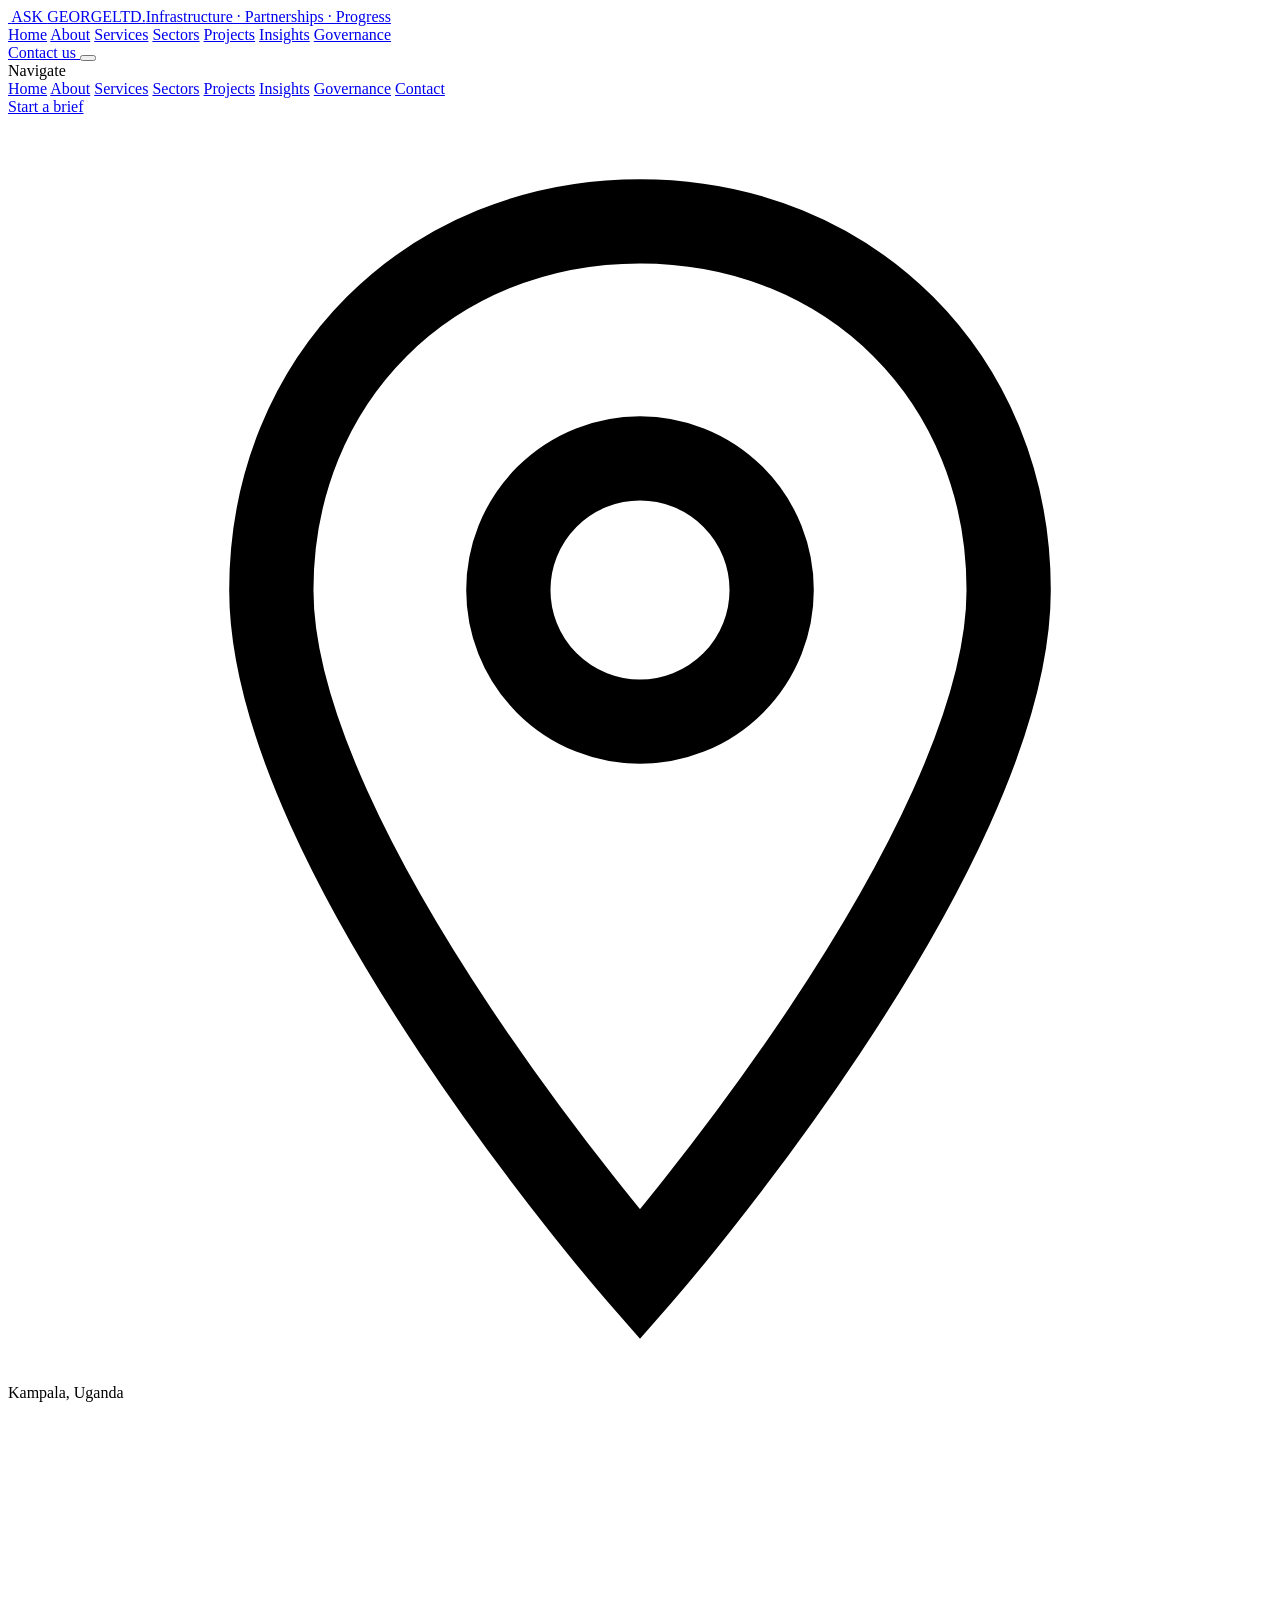
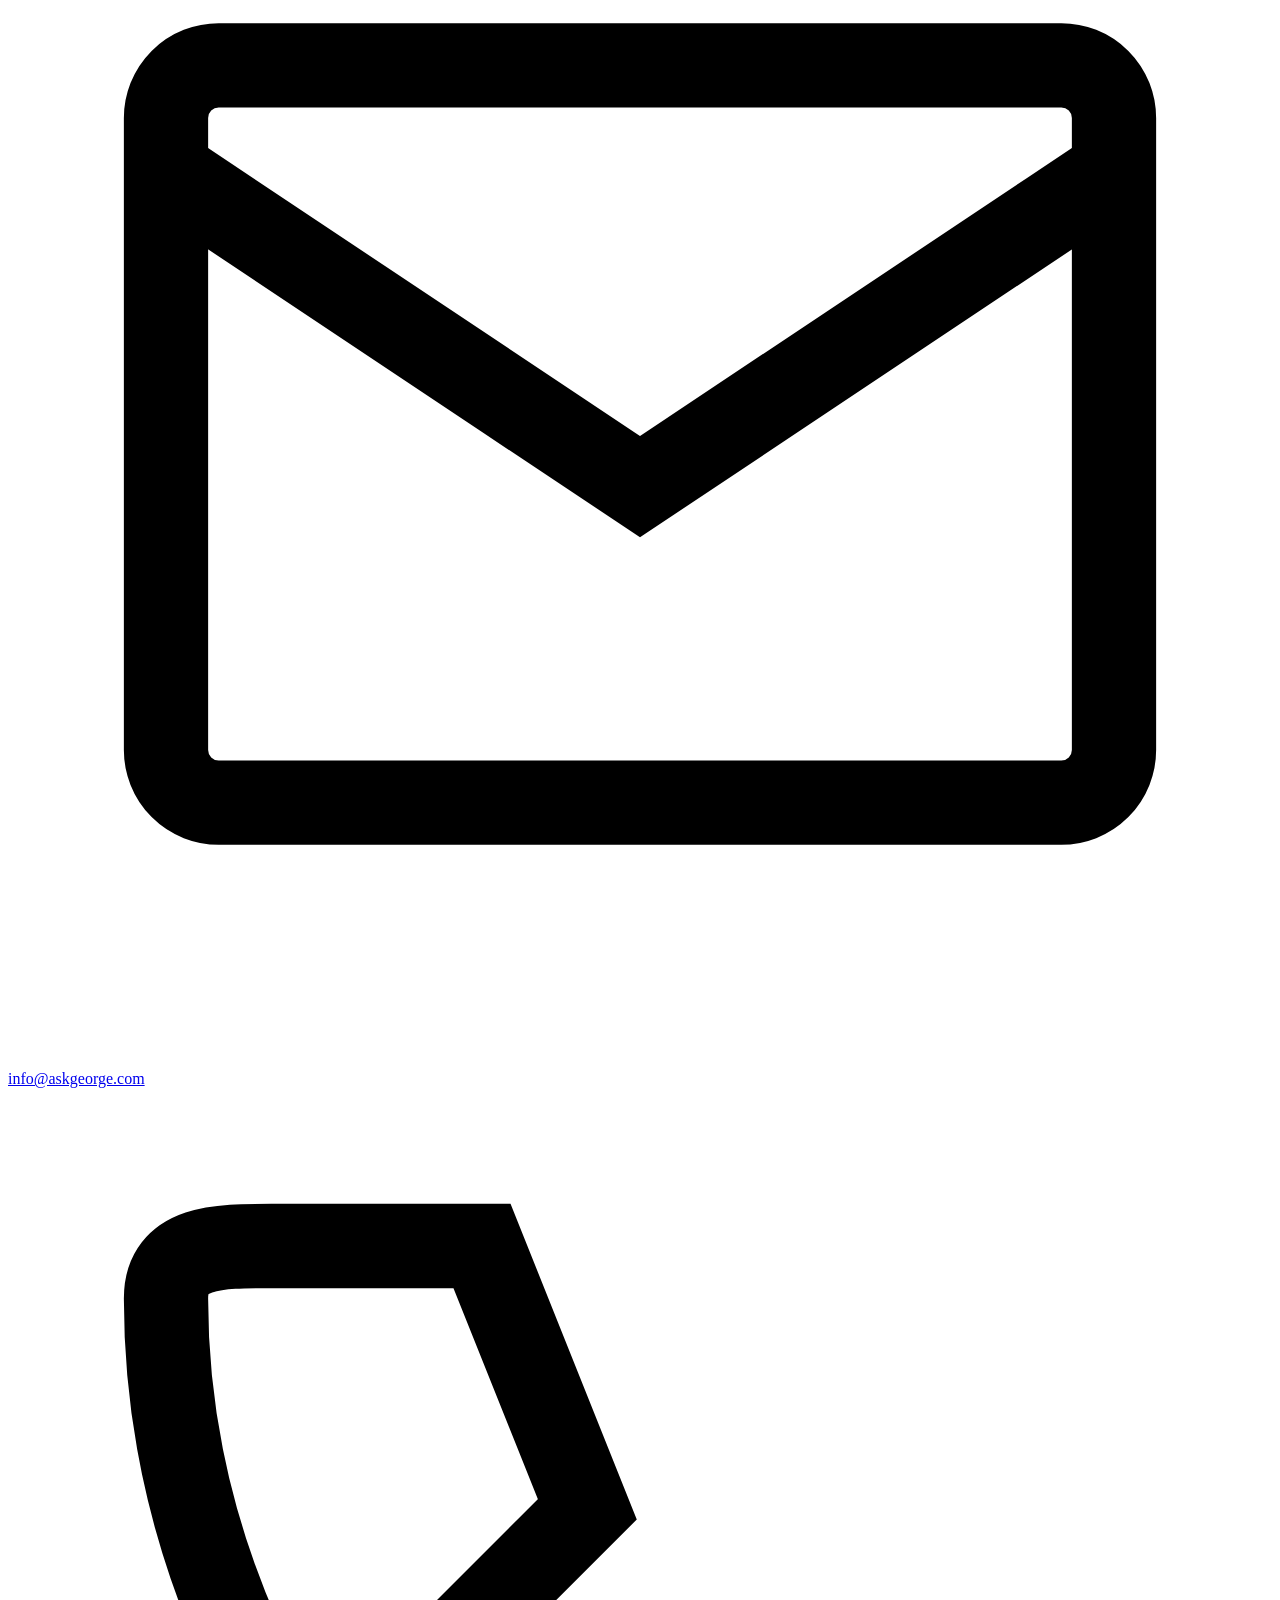
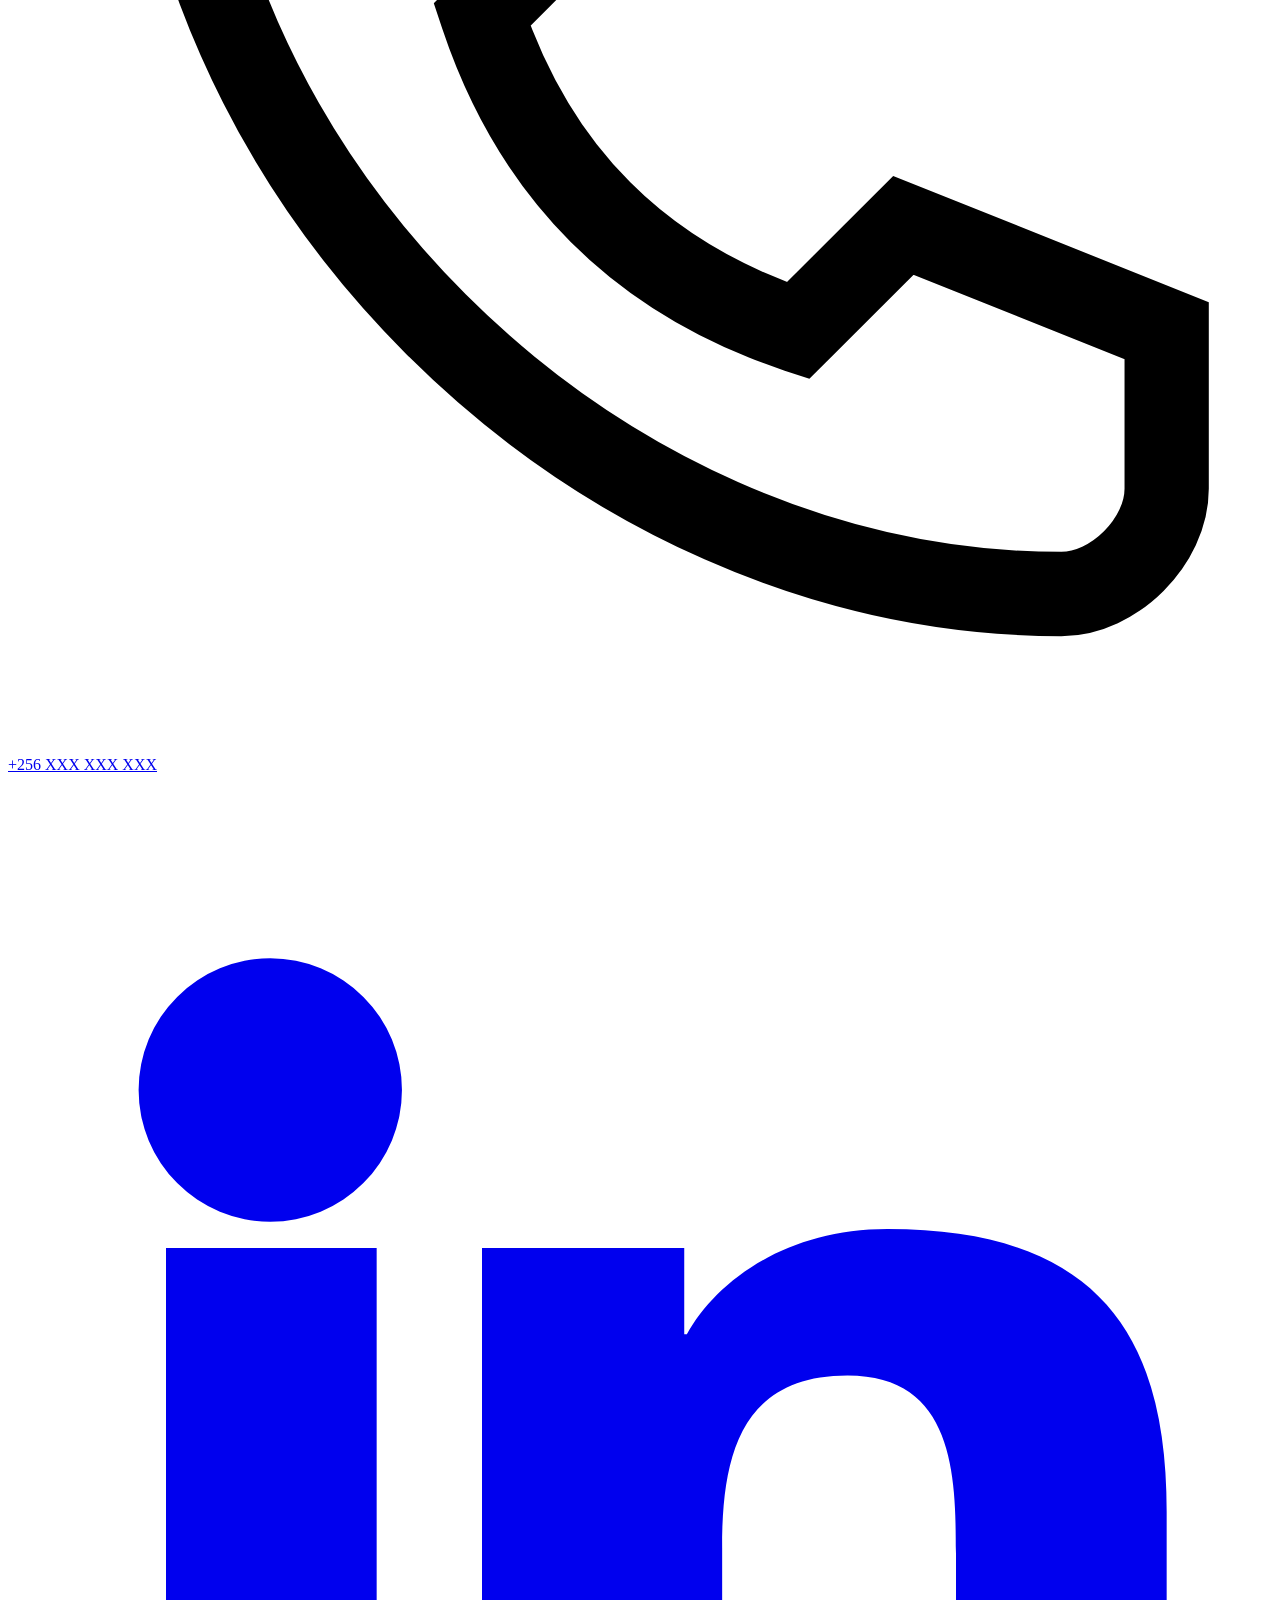
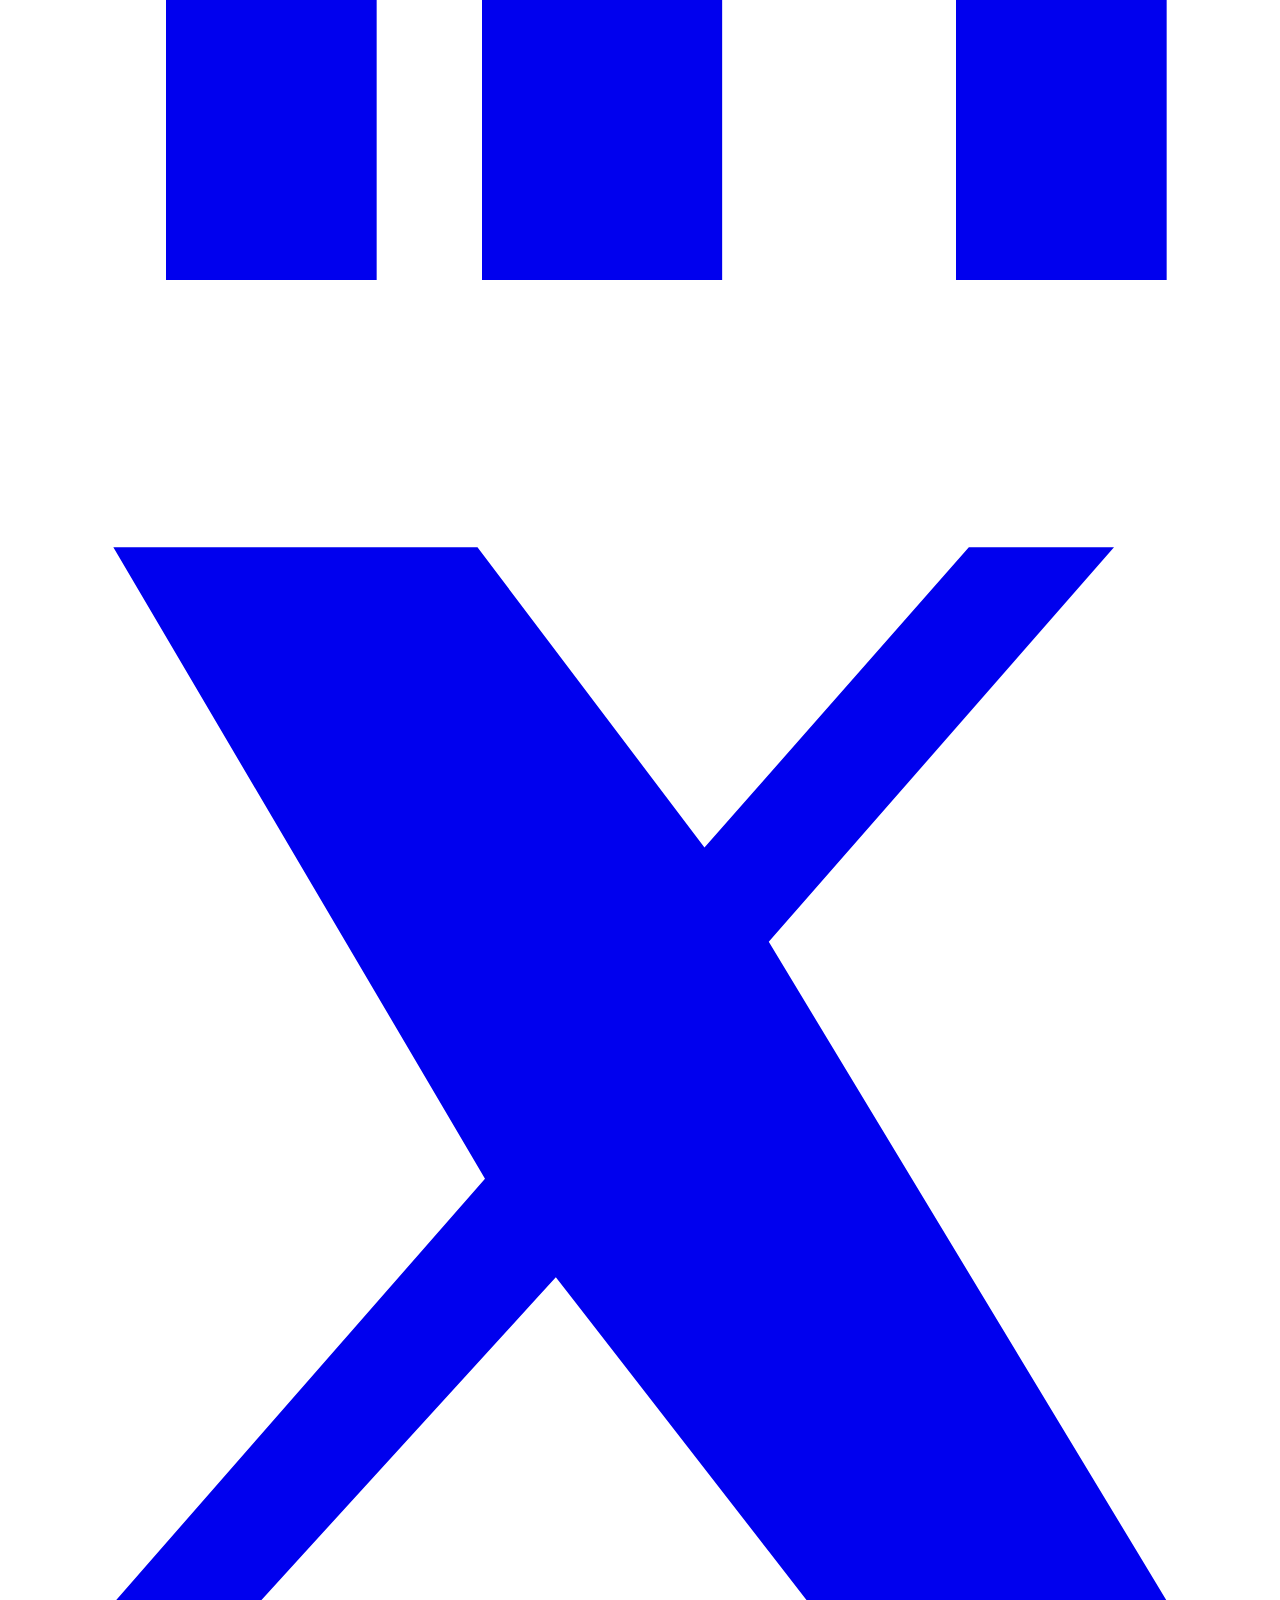
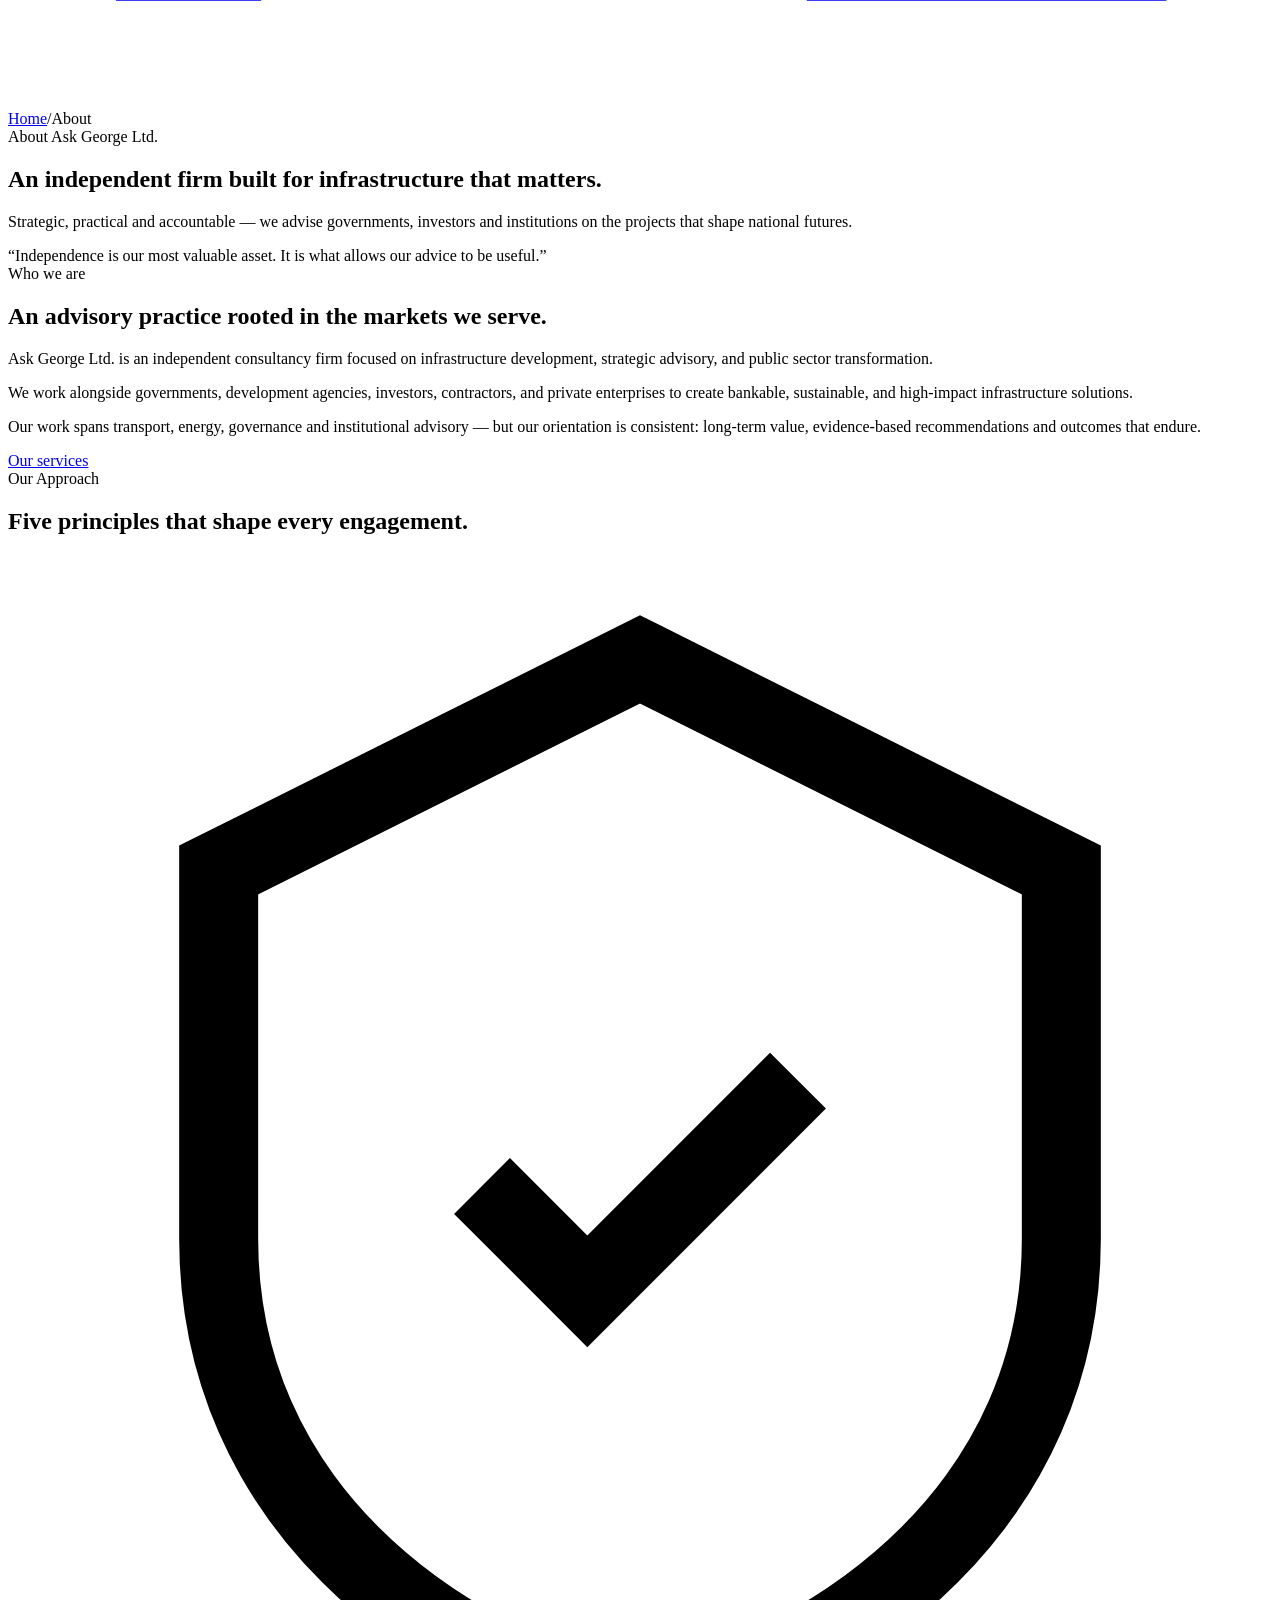
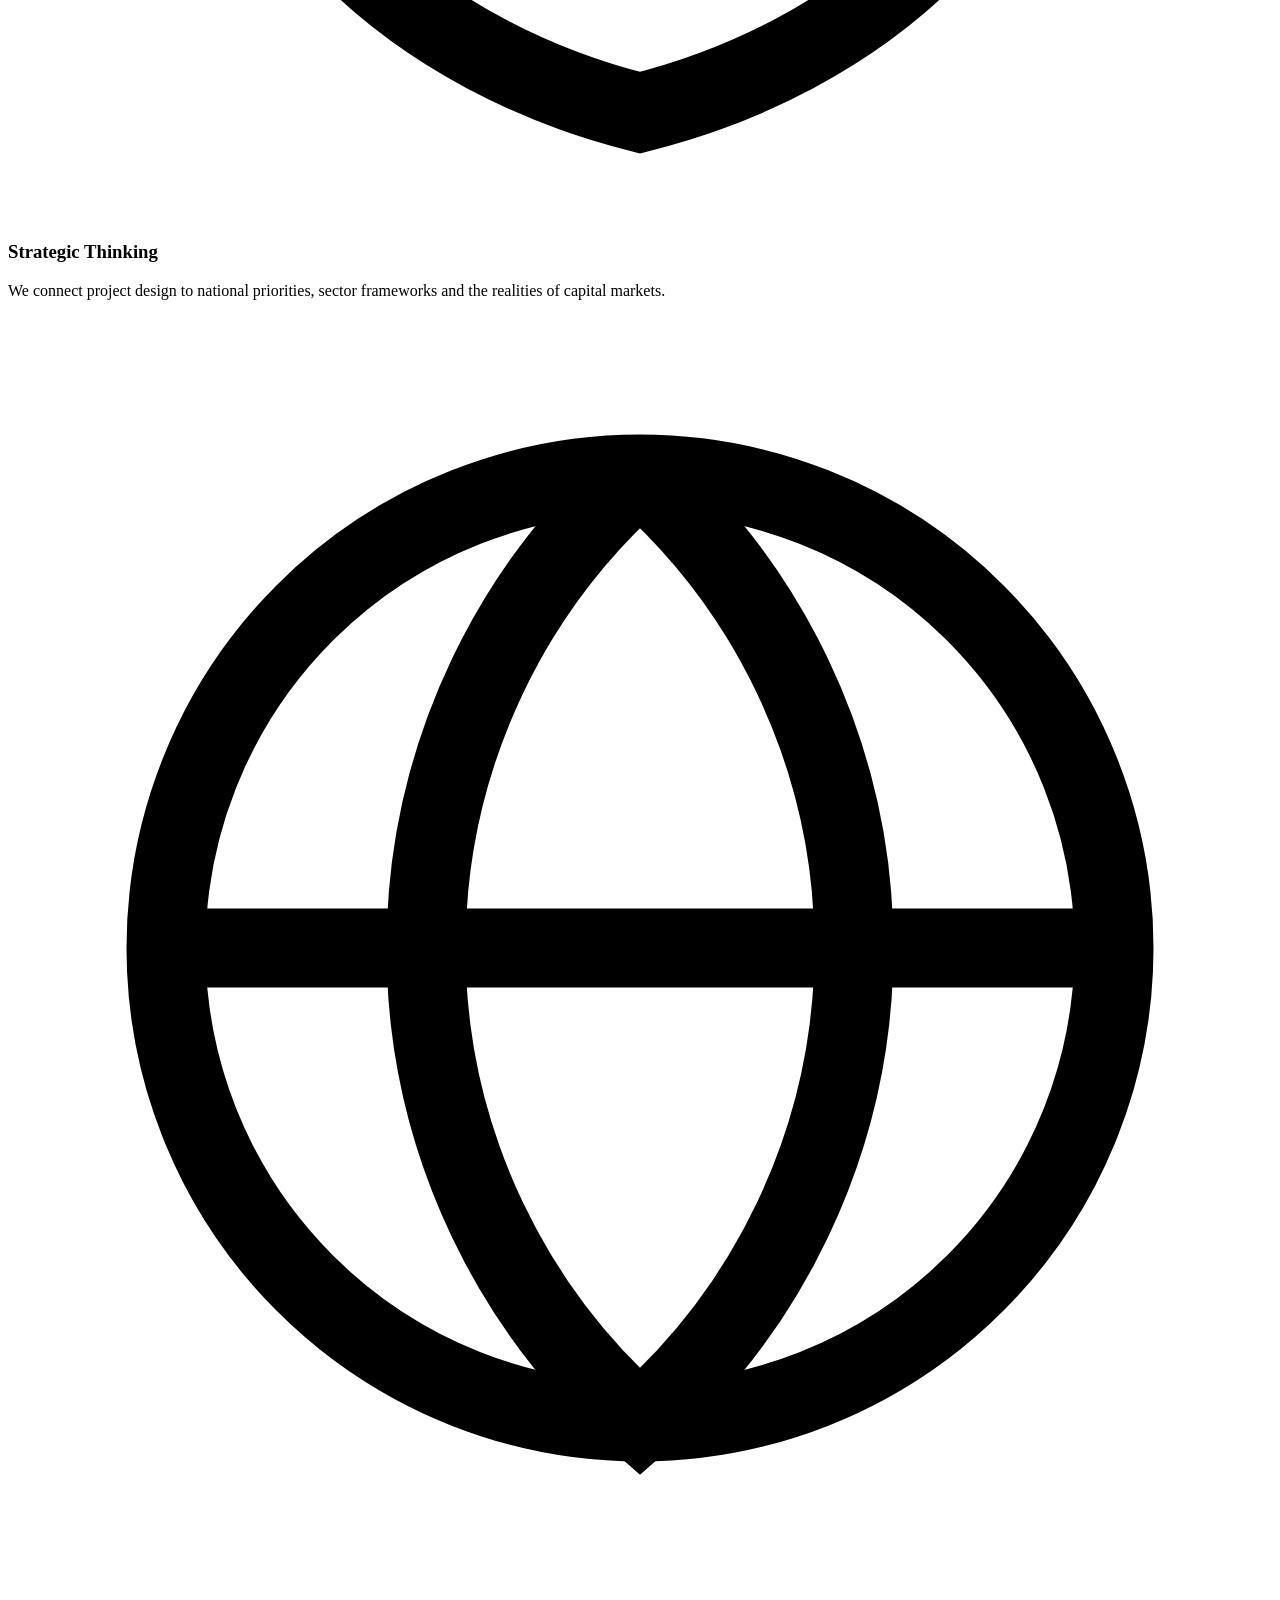
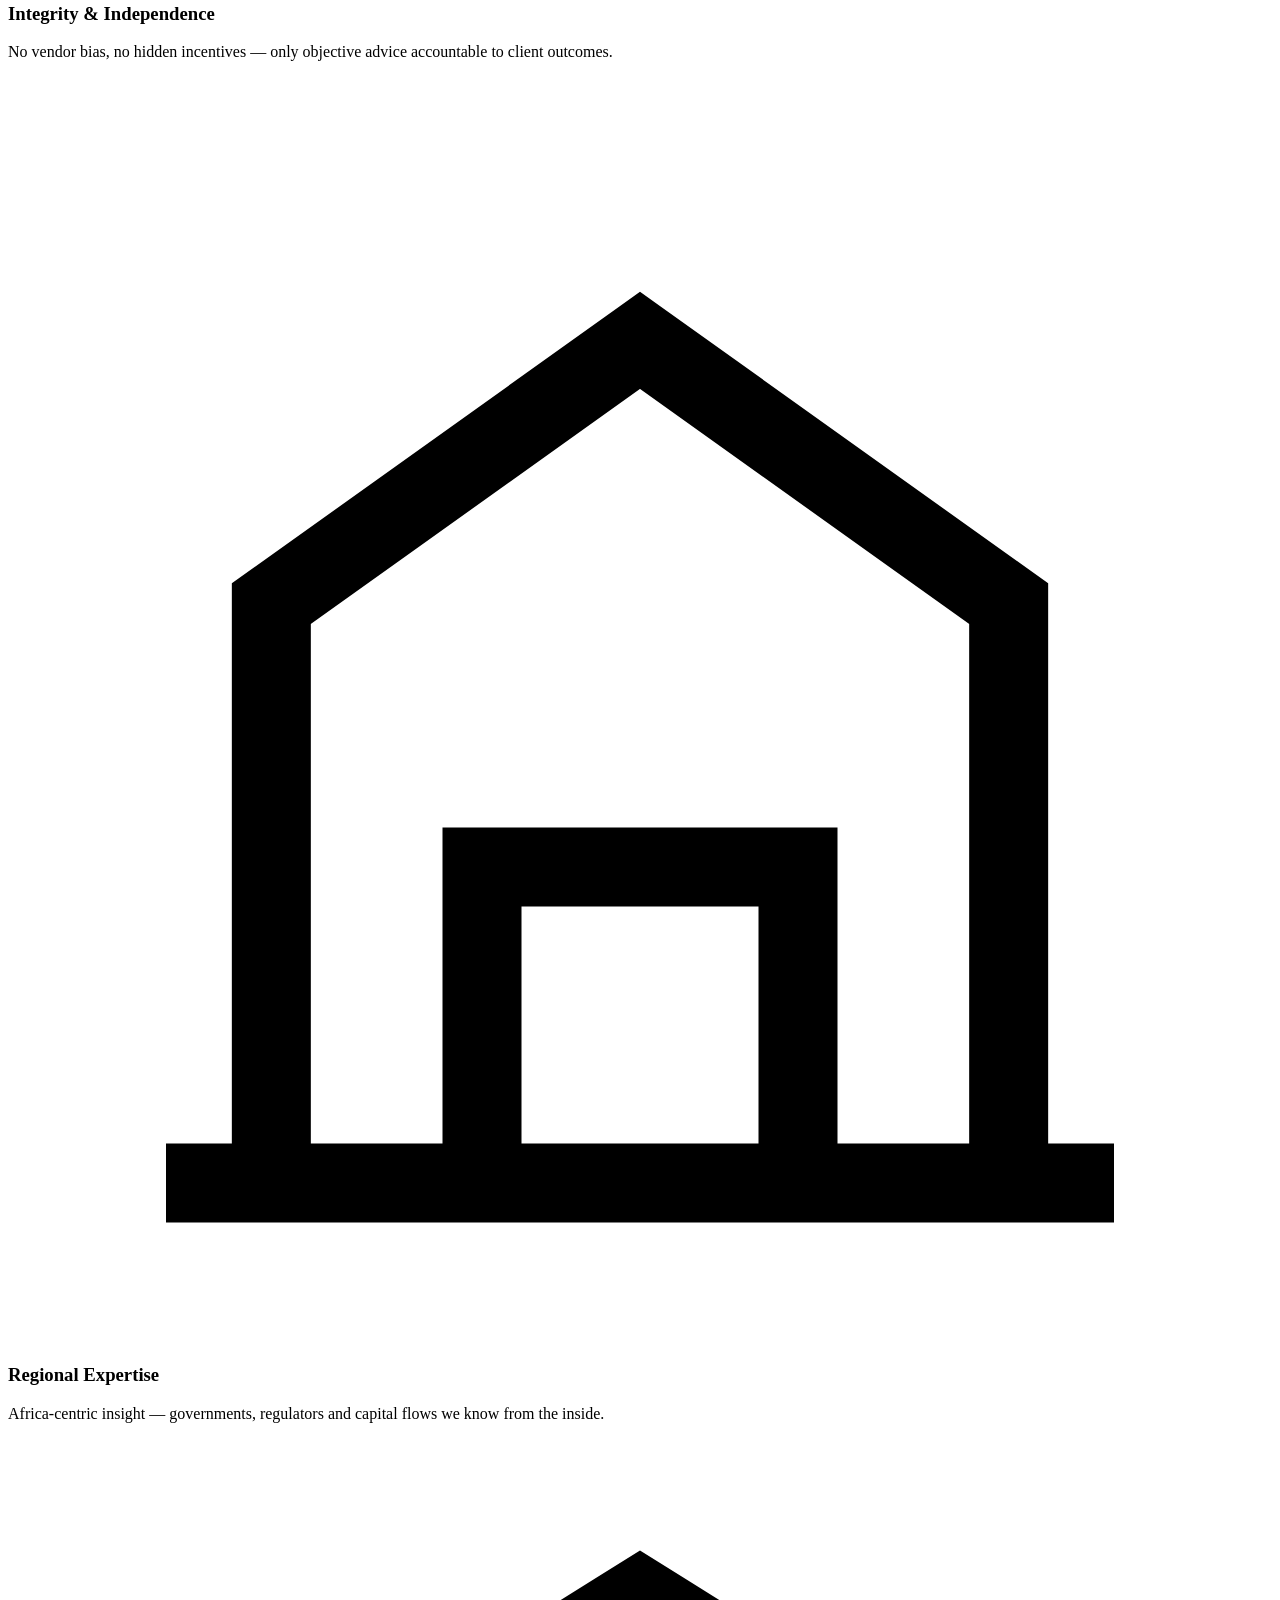
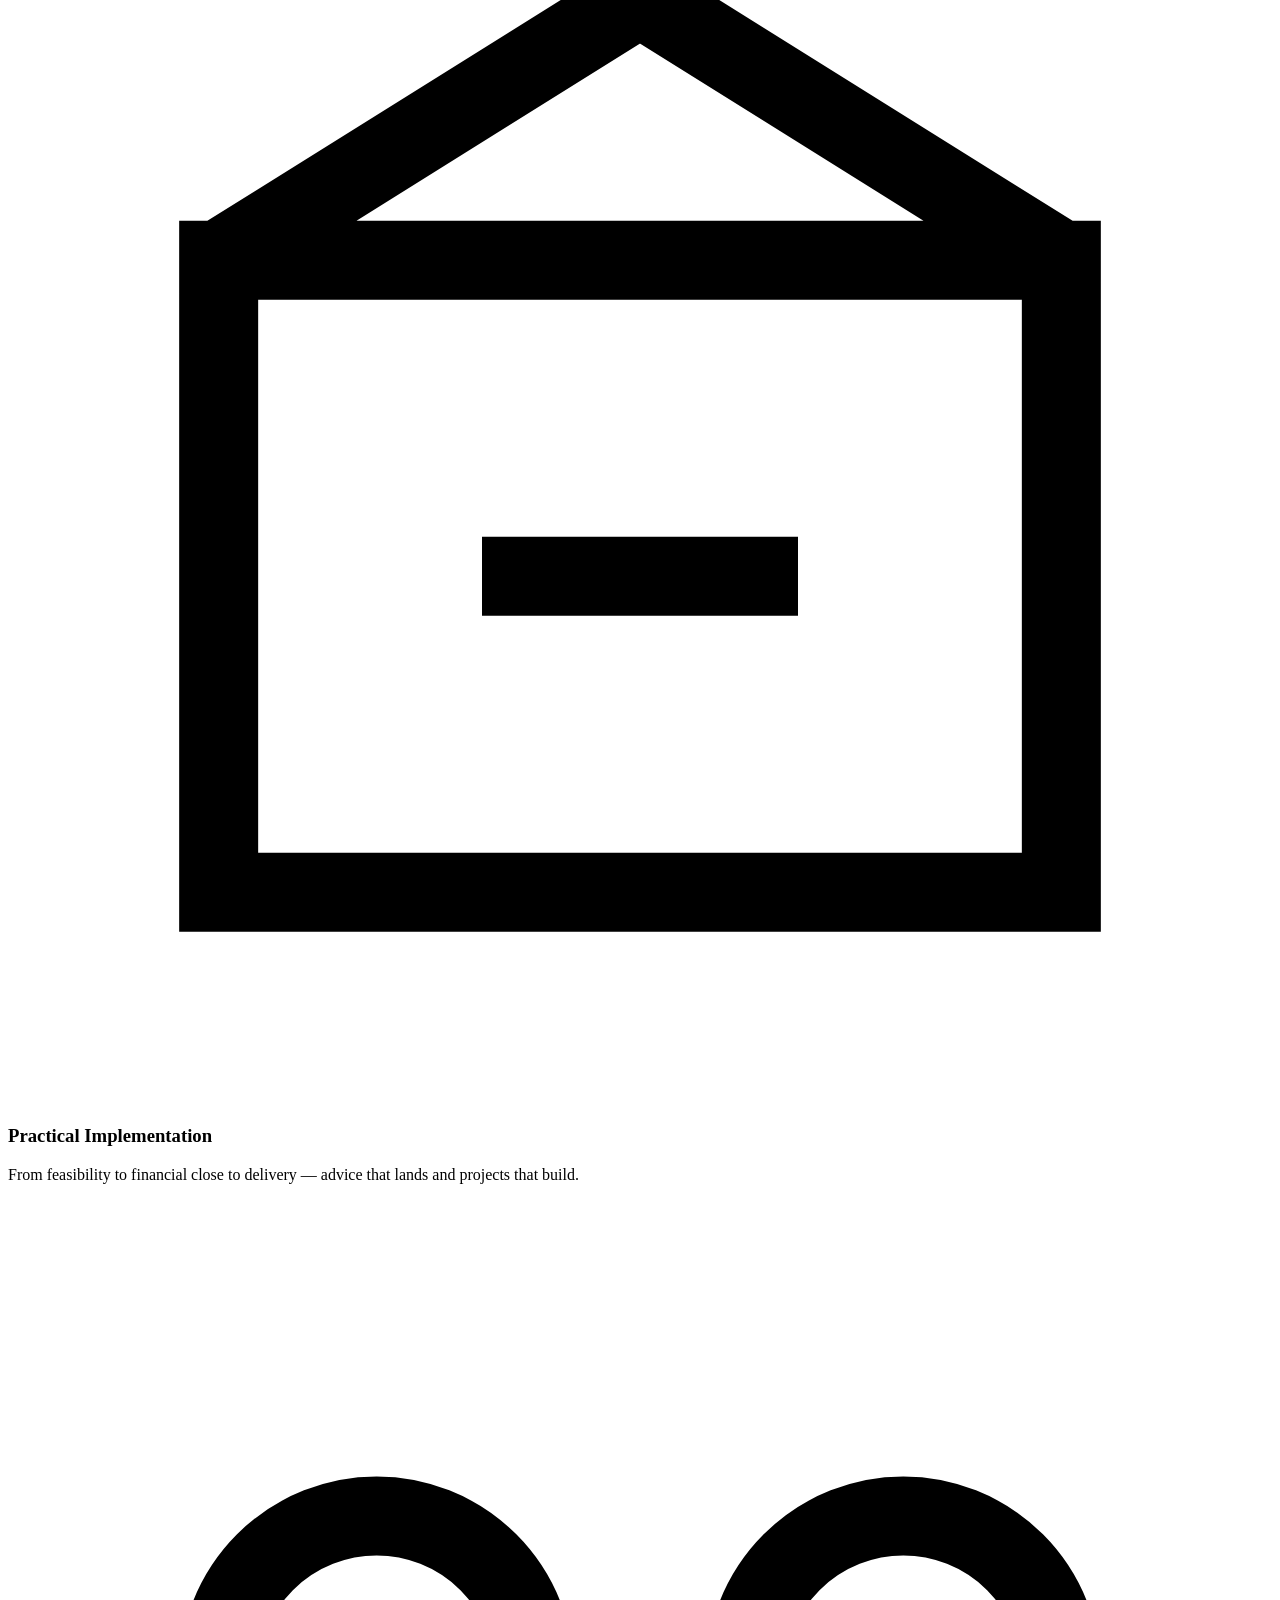
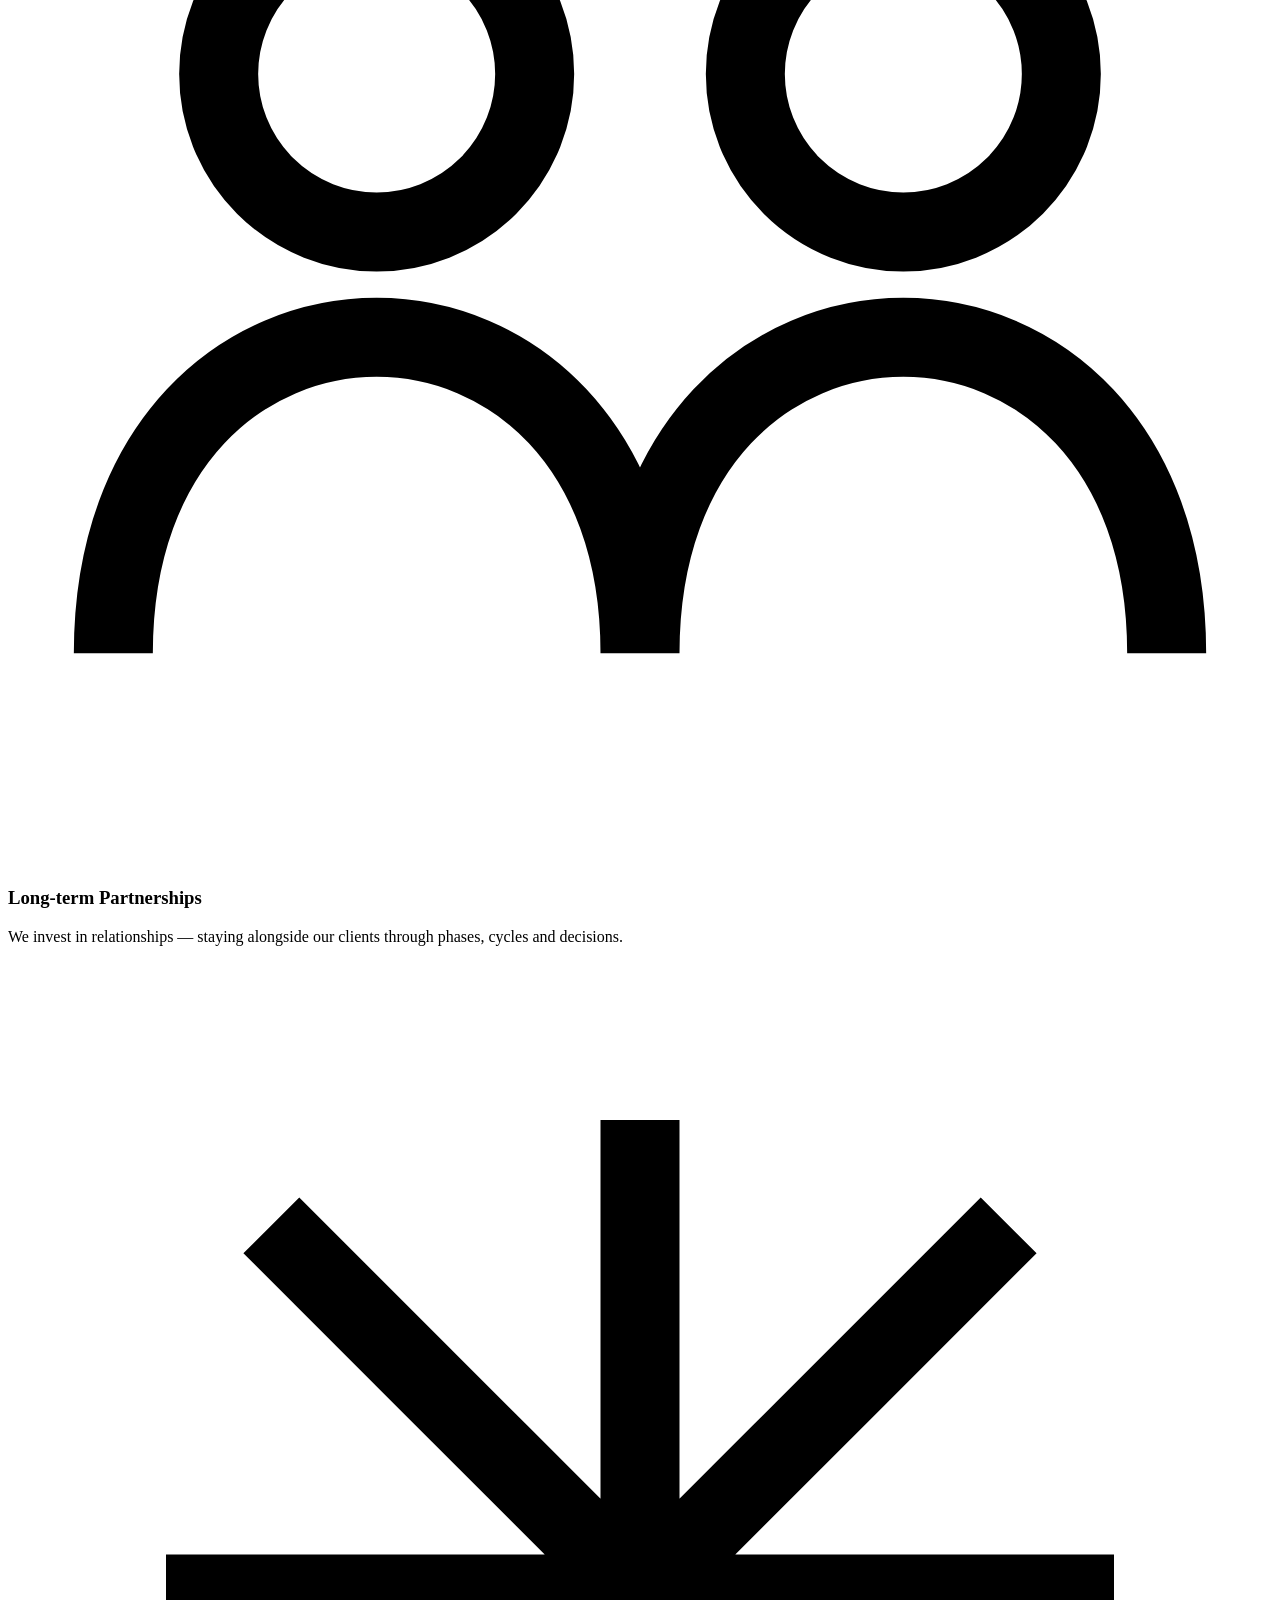
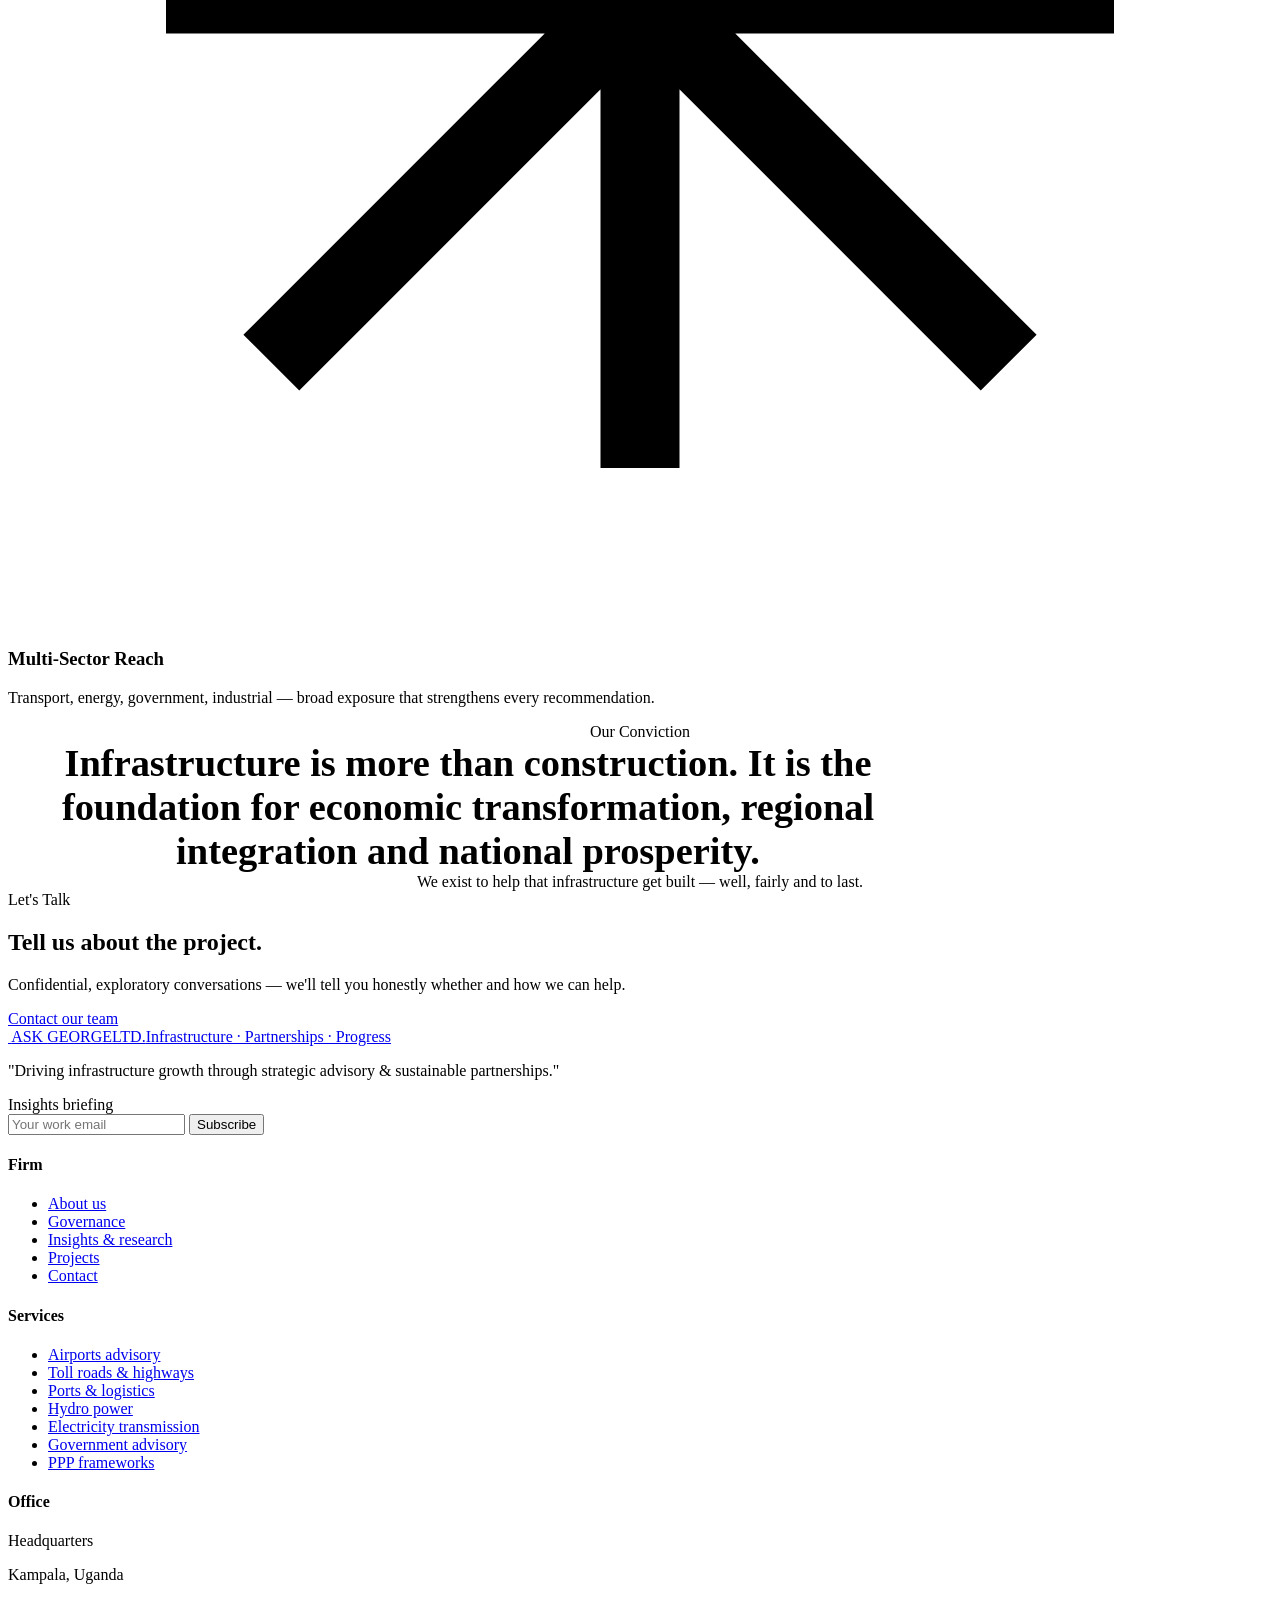
==== about.html @ e3bd8a7b "Add files via upload" ====
<!doctype html>
<html lang="en">
<head>
  <meta charset="utf-8" />
  <meta name="viewport" content="width=device-width, initial-scale=1, viewport-fit=cover" />
  <meta name="theme-color" content="#061226" />
  <title>About Ask George Ltd. — Independent Infrastructure & Government Advisory</title>
  <meta name="description" content="Ask George Ltd. is an independent consultancy firm focused on infrastructure development, strategic advisory, and public sector transformation across Africa and emerging markets." />

  <meta property="og:type" content="website" />
  <meta property="og:title" content="About Ask George Ltd." />
  <meta property="og:description" content="An independent advisory partner for transformative infrastructure." />

  <link rel="preconnect" href="https://fonts.googleapis.com" />
  <link rel="preconnect" href="https://fonts.gstatic.com" crossorigin />
  <link rel="stylesheet" href="https://fonts.googleapis.com/css2?family=Inter:wght@300;400;500;600;700&family=Manrope:wght@300;400;500;600;700&display=swap" />
  <link rel="stylesheet" href="assets/css/main.css" />
  <link rel="stylesheet" href="assets/css/responsive.css" />
  <link rel="stylesheet" href="assets/css/animations.css" />
  <link rel="stylesheet" href="assets/css/utilities.css" />
  <link rel="icon" type="image/svg+xml" href="data:image/svg+xml,%3Csvg xmlns='http://www.w3.org/2000/svg' viewBox='0 0 32 32'%3E%3Crect width='32' height='32' fill='%230b1b34'/%3E%3Cpath d='M5 22 L16 8 L27 22 M5 25 H27' stroke='%23d8c39a' stroke-width='1.6' fill='none' stroke-linecap='round'/%3E%3C/svg%3E" />
</head>
<body>

<!-- WP: header.php -->
<header class="site-header is-dark" data-header>
  <div class="container">
    <div class="nav-bar">
      <a href="index.html" class="brand">
        <span class="brand-mark" aria-hidden="true"><img src="assets/images/logos/ask-george-mark.png" alt="" /></span>
        <span class="brand-text"><span class="ag-name">ASK <span class="ag-george">GEORGE</span><span class="ag-ltd">LTD.</span></span><span class="ag-tag">Infrastructure · Partnerships · Progress</span></span>
      </a>
      <nav class="nav-primary" aria-label="Primary">
        <a class="nav-link" data-nav-link href="index.html">Home</a>
        <a class="nav-link" data-nav-link href="about.html">About</a>
        <a class="nav-link" data-nav-link href="services.html">Services</a>
        <a class="nav-link" data-nav-link href="sectors.html">Sectors</a>
        <a class="nav-link" data-nav-link href="projects.html">Projects</a>
        <a class="nav-link" data-nav-link href="insights.html">Insights</a>
        <a class="nav-link" data-nav-link href="governance.html">Governance</a>
      </nav>
      <div class="nav-cta">
        <a href="contact.html" class="btn btn-gold">Contact us <span class="arrow"></span></a>
        <button class="menu-toggle" type="button" aria-label="Toggle menu" aria-expanded="false"><span></span><span></span><span></span></button>
      </div>
    </div>
  </div>
</header>
<aside class="mobile-drawer" aria-label="Mobile menu">
  <span class="drawer-eyebrow">Navigate</span>
  <nav>
    <a class="nav-link" data-num="01" href="index.html">Home</a>
    <a class="nav-link" data-num="02" href="about.html">About</a>
    <a class="nav-link" data-num="03" href="services.html">Services</a>
    <a class="nav-link" data-num="04" href="sectors.html">Sectors</a>
    <a class="nav-link" data-num="05" href="projects.html">Projects</a>
    <a class="nav-link" data-num="06" href="insights.html">Insights</a>
    <a class="nav-link" data-num="07" href="governance.html">Governance</a>
    <a class="nav-link" data-num="08" href="contact.html">Contact</a>
  </nav>
  <div class="drawer-cta">
    <a href="contact.html" class="btn btn-gold">Start a brief <span class="arrow" aria-hidden="true"></span></a>
  </div>
  <div class="drawer-footer">
    <div class="row"><svg viewBox="0 0 24 24" fill="none" stroke="currentColor" stroke-width="1.6"><path d="M12 2 C8 2 5 5 5 9 C5 14 12 22 12 22 S19 14 19 9 C19 5 16 2 12 2 Z"/><circle cx="12" cy="9" r="2.5"/></svg><span>Kampala, Uganda</span></div>
    <div class="row"><svg viewBox="0 0 24 24" fill="none" stroke="currentColor" stroke-width="1.6"><rect x="3" y="5" width="18" height="14" rx="1"/><path d="M3 7 L12 13 L21 7"/></svg><a href="mailto:info@askgeorge.com">info@askgeorge.com</a></div>
    <div class="row"><svg viewBox="0 0 24 24" fill="none" stroke="currentColor" stroke-width="1.6"><path d="M6 3 H9 L11 8 L9 10 C10 13 12 15 15 16 L17 14 L22 16 V19 C22 20 21 21 20 21 C11 21 3 13 3 4 C3 3 4 3 5 3 Z"/></svg><a href="tel:+256000000000">+256 XXX XXX XXX</a></div>
    <div class="socials">
      <a href="#" aria-label="LinkedIn"><svg viewBox="0 0 24 24" fill="currentColor"><path d="M4.98 3.5a2.5 2.5 0 1 1 0 5 2.5 2.5 0 0 1 0-5ZM3 9h4v12H3V9Zm6 0h3.84v1.64h.05c.54-.98 1.85-2 3.81-2C20.74 8.64 22 10.7 22 14v7h-4v-6.2c0-1.48-.03-3.38-2.06-3.38-2.07 0-2.38 1.6-2.38 3.27V21H9V9Z"/></svg></a>
      <a href="#" aria-label="X"><svg viewBox="0 0 24 24" fill="currentColor"><path d="M18.244 2H21l-6.555 7.49L22 22h-6.828l-4.77-6.142L4.8 22H2.043l7.014-8.013L2 2h6.914l4.31 5.7L18.244 2Z"/></svg></a>
    </div>
  </div>
</aside>

<!-- WP: template-parts/page-hero.php -->
<section class="page-hero">
  <div class="container">
    <nav class="breadcrumb" aria-label="Breadcrumb">
      <a href="index.html">Home</a><span class="sep">/</span><span>About</span>
    </nav>
    <span class="eyebrow">About Ask George Ltd.</span>
    <h1>An independent firm built for infrastructure that matters.</h1>
    <p class="lead">Strategic, practical and accountable — we advise governments, investors and institutions on the projects that shape national futures.</p>
  </div>
</section>

<!-- Intro band -->
<section class="section">
  <div class="container">
    <div class="about-band">
      <div class="about-visual" data-reveal="left" aria-hidden="true">
        <div class="geo-circle"></div>
        <div class="geo-pin"></div>
        <div class="quote">“Independence is our most valuable asset. It is what allows our advice to be useful.”</div>
      </div>
      <div data-reveal="right">
        <span class="eyebrow">Who we are</span>
        <h2>An advisory practice rooted in the markets we serve.</h2>
        <p class="lead">Ask George Ltd. is an independent consultancy firm focused on infrastructure development, strategic advisory, and public sector transformation.</p>
        <p>We work alongside governments, development agencies, investors, contractors, and private enterprises to create bankable, sustainable, and high-impact infrastructure solutions.</p>
        <p>Our work spans transport, energy, governance and institutional advisory — but our orientation is consistent: long-term value, evidence-based recommendations and outcomes that endure.</p>
        <div style="margin-top: var(--sp-6);">
          <a href="services.html" class="btn btn-primary">Our services <span class="arrow"></span></a>
        </div>
      </div>
    </div>
  </div>
</section>

<!-- Approach principles -->
<section class="section section--mist">
  <div class="container">
    <div class="section-head" data-reveal>
      <span class="eyebrow">Our Approach</span>
      <h2>Five principles that shape every engagement.</h2>
    </div>
    <div class="gov-pillars" data-stagger>
      <div class="gov-pillar">
        <div class="icon"><svg viewBox="0 0 24 24" fill="none" stroke="currentColor" stroke-width="1.5"><path d="M12 2 L20 6 V13 C20 18 16 21 12 22 C8 21 4 18 4 13 V6 Z"/><path d="M9 12 L11 14 L15 10"/></svg></div>
        <h3>Strategic Thinking</h3>
        <p>We connect project design to national priorities, sector frameworks and the realities of capital markets.</p>
      </div>
      <div class="gov-pillar">
        <div class="icon"><svg viewBox="0 0 24 24" fill="none" stroke="currentColor" stroke-width="1.5"><circle cx="12" cy="12" r="9"/><path d="M3 12 H21 M12 3 A12 12 0 0 1 12 21 A12 12 0 0 1 12 3"/></svg></div>
        <h3>Integrity &amp; Independence</h3>
        <p>No vendor bias, no hidden incentives — only objective advice accountable to client outcomes.</p>
      </div>
      <div class="gov-pillar">
        <div class="icon"><svg viewBox="0 0 24 24" fill="none" stroke="currentColor" stroke-width="1.5"><path d="M3 21 L21 21 M5 21 V10 L12 5 L19 10 V21 M9 21 V15 H15 V21"/></svg></div>
        <h3>Regional Expertise</h3>
        <p>Africa-centric insight — governments, regulators and capital flows we know from the inside.</p>
      </div>
      <div class="gov-pillar">
        <div class="icon"><svg viewBox="0 0 24 24" fill="none" stroke="currentColor" stroke-width="1.5"><path d="M4 8 H20 V20 H4 Z M4 8 L12 3 L20 8 M9 14 H15"/></svg></div>
        <h3>Practical Implementation</h3>
        <p>From feasibility to financial close to delivery — advice that lands and projects that build.</p>
      </div>
      <div class="gov-pillar">
        <div class="icon"><svg viewBox="0 0 24 24" fill="none" stroke="currentColor" stroke-width="1.5"><circle cx="7" cy="9" r="3"/><circle cx="17" cy="9" r="3"/><path d="M2 20 C2 16 4.5 14 7 14 C9.5 14 12 16 12 20 M12 20 C12 16 14.5 14 17 14 C19.5 14 22 16 22 20"/></svg></div>
        <h3>Long-term Partnerships</h3>
        <p>We invest in relationships — staying alongside our clients through phases, cycles and decisions.</p>
      </div>
      <div class="gov-pillar">
        <div class="icon"><svg viewBox="0 0 24 24" fill="none" stroke="currentColor" stroke-width="1.5"><path d="M12 3 V21 M3 12 H21 M5 5 L19 19 M19 5 L5 19"/></svg></div>
        <h3>Multi-Sector Reach</h3>
        <p>Transport, energy, government, industrial — broad exposure that strengthens every recommendation.</p>
      </div>
    </div>
  </div>
</section>

<!-- Mission band (dark) -->
<section class="section section--dark">
  <div class="container container--tight" data-reveal>
    <div style="text-align:center;">
      <span class="eyebrow light">Our Conviction</span>
      <h2 style="font-size: clamp(1.8rem, 3vw, 2.6rem); max-width: 920px; margin: 0 auto var(--sp-5);">Infrastructure is more than construction. It is the foundation for economic transformation, regional integration and national prosperity.</h2>
      <p class="lead" style="max-width: 720px; margin: 0 auto;">We exist to help that infrastructure get built — well, fairly and to last.</p>
    </div>
  </div>
</section>

<!-- CTA -->
<section class="cta-block">
  <div class="container">
    <div class="cta-inner" data-reveal>
      <div>
        <span class="eyebrow light">Let's Talk</span>
        <h2>Tell us about the project.</h2>
        <p>Confidential, exploratory conversations — we'll tell you honestly whether and how we can help.</p>
      </div>
      <div class="cta-actions">
        <a href="contact.html" class="btn btn-gold">Contact our team <span class="arrow"></span></a>
      </div>
    </div>
  </div>
</section>

<!-- WP: footer.php -->
<footer class="site-footer">
  <div class="container">
    <div class="footer-grid">
      <div class="footer-brand">
        <a href="index.html" class="brand">
          <span class="brand-mark" aria-hidden="true"><img src="assets/images/logos/ask-george-mark.png" alt="" /></span>
          <span class="brand-text"><span class="ag-name">ASK <span class="ag-george">GEORGE</span><span class="ag-ltd">LTD.</span></span><span class="ag-tag">Infrastructure · Partnerships · Progress</span></span>
        </a>
        <p class="footer-tagline">"Driving infrastructure growth through strategic advisory &amp; sustainable partnerships."</p>
        <form class="footer-newsletter" data-newsletter>
          <label for="footer-email">Insights briefing</label>
          <div class="nl-form">
            <input id="footer-email" type="email" required placeholder="Your work email" />
            <button type="submit">Subscribe</button>
          </div>
        </form>
      </div>
      <div class="footer-col">
        <h4>Firm</h4>
        <ul>
          <li><a href="about.html">About us</a></li>
          <li><a href="governance.html">Governance</a></li>
          <li><a href="insights.html">Insights &amp; research</a></li>
          <li><a href="projects.html">Projects</a></li>
          <li><a href="contact.html">Contact</a></li>
        </ul>
      </div>
      <div class="footer-col">
        <h4>Services</h4>
        <ul>
          <li><a href="services.html#airports">Airports advisory</a></li>
          <li><a href="services.html#roads">Toll roads &amp; highways</a></li>
          <li><a href="services.html#ports">Ports &amp; logistics</a></li>
          <li><a href="services.html#hydro">Hydro power</a></li>
          <li><a href="services.html#energy">Electricity transmission</a></li>
          <li><a href="services.html#government">Government advisory</a></li>
          <li><a href="services.html#ppp">PPP frameworks</a></li>
        </ul>
      </div>
      <div class="footer-col footer-contact">
        <h4>Office</h4>
        <p class="label">Headquarters</p><p>Kampala, Uganda</p>
        <p class="label" style="margin-top:1rem;">Email</p><p><a href="mailto:info@askgeorge.com">info@askgeorge.com</a></p>
        <p class="label" style="margin-top:1rem;">Phone</p><p><a href="tel:+256000000000">+256 XXX XXX XXX</a></p>
      </div>
    </div>
    <div class="footer-bottom">
      <span>© <span data-year>2026</span> Ask George Ltd. All rights reserved.</span>
      <div class="footer-socials">
        <a href="#" aria-label="LinkedIn"><svg viewBox="0 0 24 24" fill="currentColor"><path d="M4.98 3.5a2.5 2.5 0 1 1 0 5 2.5 2.5 0 0 1 0-5ZM3 9h4v12H3V9Zm6 0h3.84v1.64h.05c.54-.98 1.85-2 3.81-2C20.74 8.64 22 10.7 22 14v7h-4v-6.2c0-1.48-.03-3.38-2.06-3.38-2.07 0-2.38 1.6-2.38 3.27V21H9V9Z"/></svg></a>
        <a href="#" aria-label="X / Twitter"><svg viewBox="0 0 24 24" fill="currentColor"><path d="M18.244 2H21l-6.555 7.49L22 22h-6.828l-4.77-6.142L4.8 22H2.043l7.014-8.013L2 2h6.914l4.31 5.7L18.244 2Zm-2.394 18h1.83L7.32 4H5.36L15.85 20Z"/></svg></a>
        <a href="#" aria-label="YouTube"><svg viewBox="0 0 24 24" fill="currentColor"><path d="M21.6 7.2a2.5 2.5 0 0 0-1.76-1.77C18.2 5 12 5 12 5s-6.2 0-7.84.43A2.5 2.5 0 0 0 2.4 7.2 26 26 0 0 0 2 12a26 26 0 0 0 .4 4.8 2.5 2.5 0 0 0 1.76 1.77C5.8 19 12 19 12 19s6.2 0 7.84-.43a2.5 2.5 0 0 0 1.76-1.77A26 26 0 0 0 22 12a26 26 0 0 0-.4-4.8ZM10 15V9l5.2 3-5.2 3Z"/></svg></a>
      </div>
      <span><a href="#">Privacy</a> · <a href="#">Terms</a></span>
    </div>
  </div>
</footer>

<script src="assets/js/navigation.js" defer></script>
<script src="assets/js/scroll-effects.js" defer></script>
<script src="assets/js/animations.js" defer></script>
<script src="assets/js/main.js" defer></script>
</body>
</html>
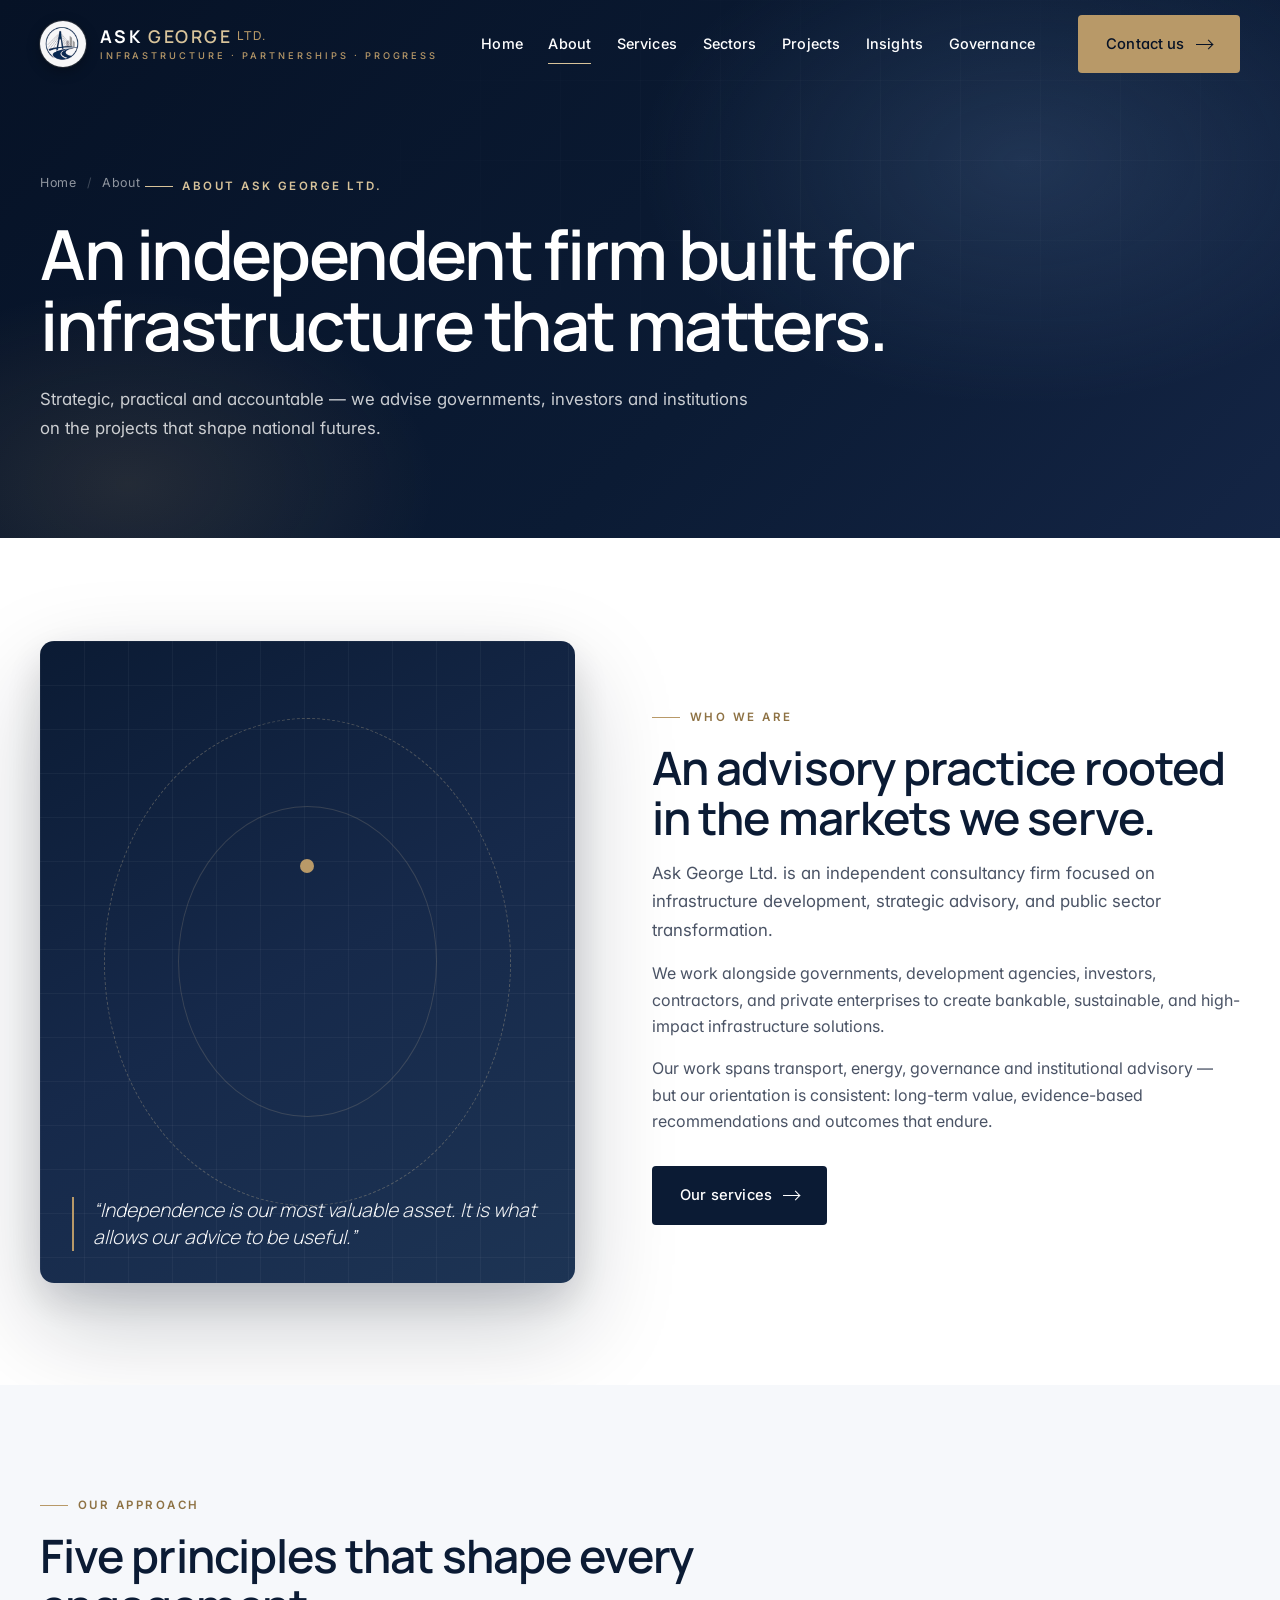
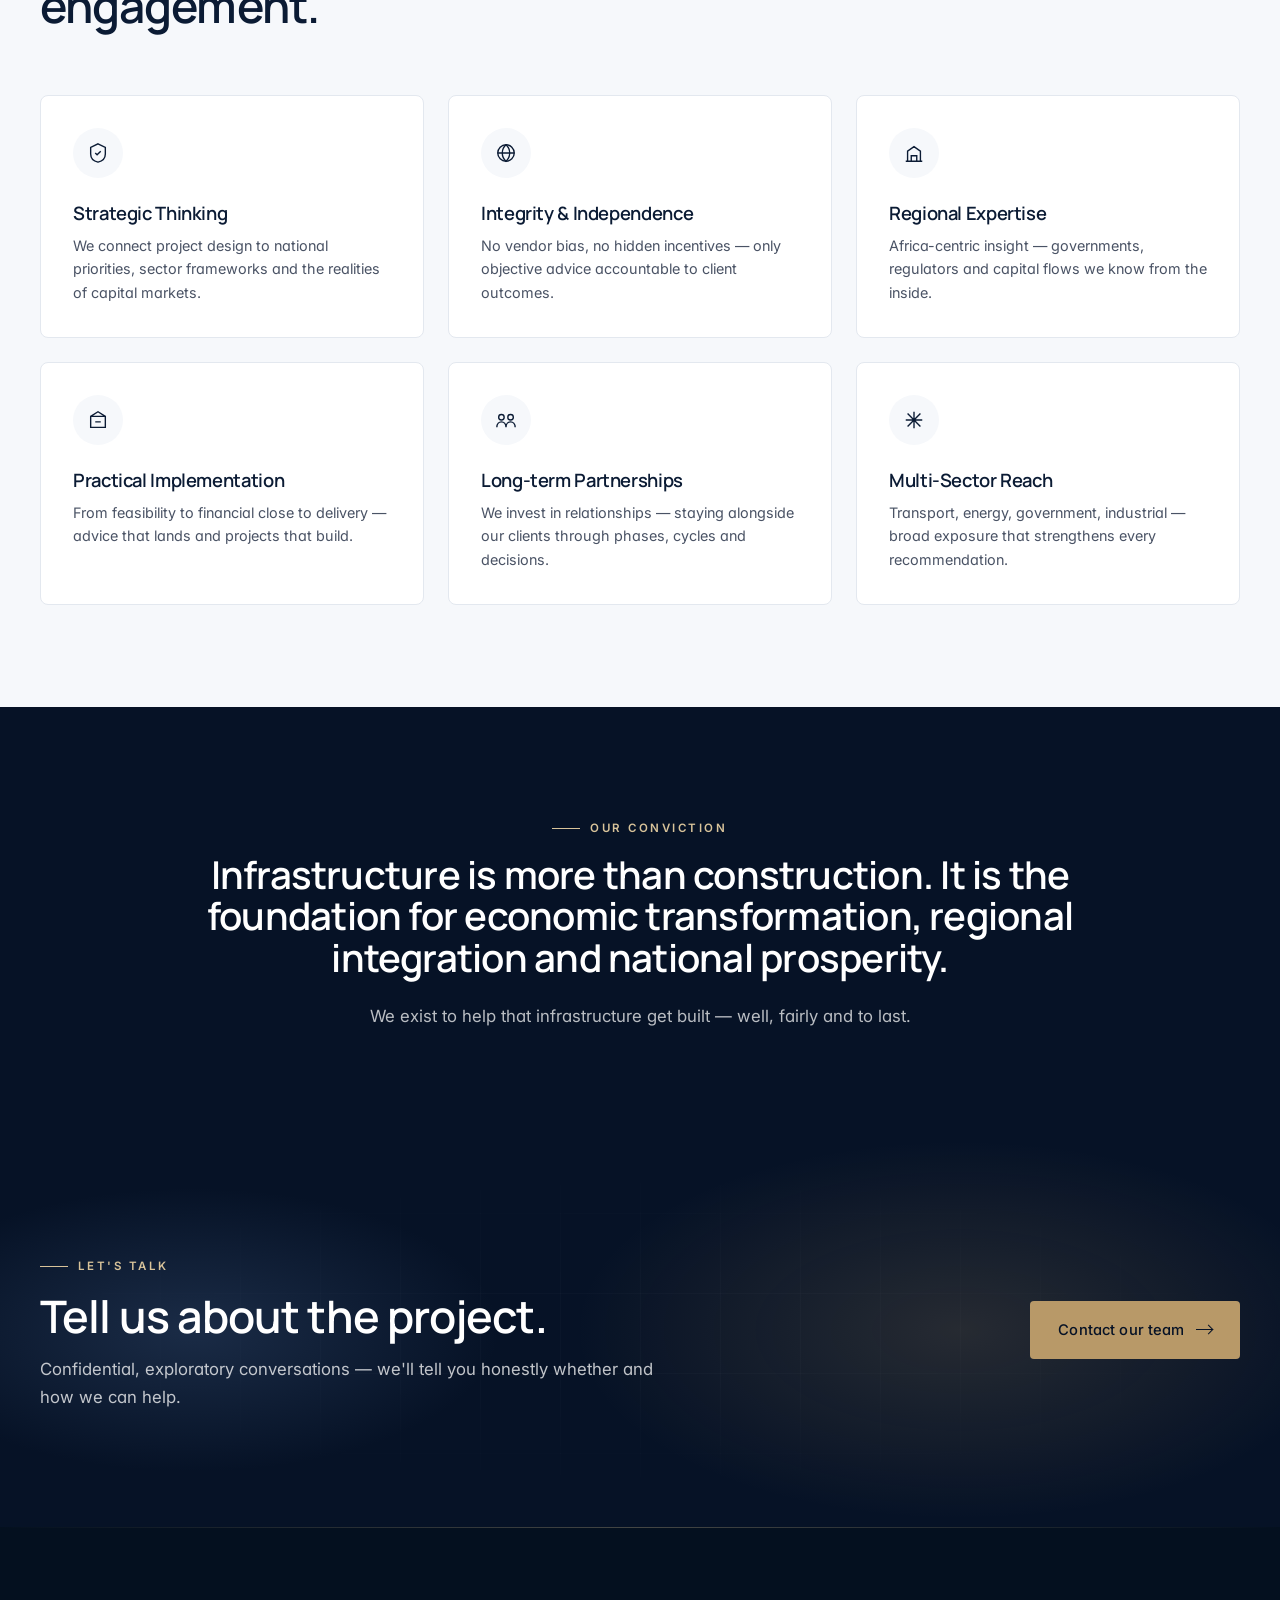
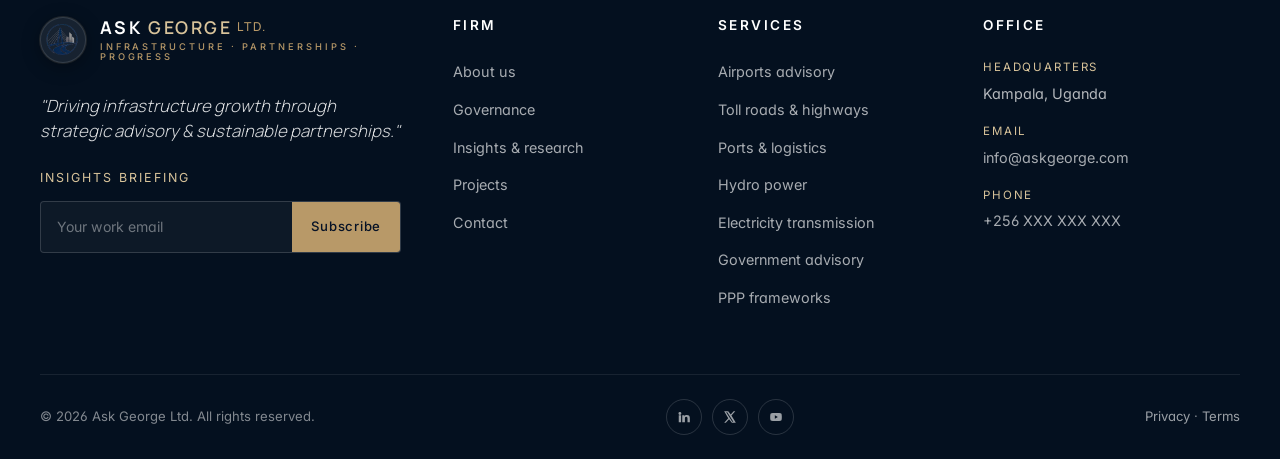
==== commit db0d776c: "Add files via upload" ====
--- a/about.html
+++ b/about.html
@@ -13,7 +13,7 @@
 
   <link rel="preconnect" href="https://fonts.googleapis.com" />
   <link rel="preconnect" href="https://fonts.gstatic.com" crossorigin />
-  <link rel="stylesheet" href="https://fonts.googleapis.com/css2?family=Inter:wght@300;400;500;600;700&family=Manrope:wght@300;400;500;600;700&display=swap" />
+  <link rel="stylesheet" href="https://fonts.googleapis.com/css2?family=Inter:wght@300;400;500;600;700&family=Manrope:wght@300;400;500;600;700&family=Caveat:wght@500;600&display=swap" />
   <link rel="stylesheet" href="assets/css/main.css" />
   <link rel="stylesheet" href="assets/css/responsive.css" />
   <link rel="stylesheet" href="assets/css/animations.css" />
--- a/assets/css/main.css
+++ b/assets/css/main.css
@@ -0,0 +1,2764 @@
+/* ==========================================================================
+   ASK GEORGE LTD. — Master Stylesheet
+   Premium Infrastructure Advisory — Design System
+   --------------------------------------------------------------------------
+   ARCHITECTURE NOTE (for future WordPress conversion):
+   This file is the single source of truth for the design system. When porting
+   to WordPress, enqueue this file in functions.php via wp_enqueue_style().
+   ========================================================================== */
+
+/* --------------------------------------------------------------------------
+   01. ROOT TOKENS — Design system variables
+   -------------------------------------------------------------------------- */
+:root {
+  /* Brand palette — institutional, executive, infrastructure-grade */
+  --ag-navy: #0b1b34;
+  --ag-navy-deep: #061226;
+  --ag-navy-soft: #16294a;
+  --ag-charcoal: #1a1f2b;
+  --ag-slate: #38465c;
+  --ag-slate-light: #6b7891;
+  --ag-steel: #2d3f5f;
+  --ag-steel-blue: #4a6791;
+  --ag-mist: #eef2f7;
+  --ag-fog: #f6f8fb;
+  --ag-line: #e3e8ef;
+  --ag-white: #ffffff;
+  --ag-bone: #fafbfc;
+
+  /* Accents — restrained, expensive */
+  --ag-gold: #b89968;
+  --ag-gold-deep: #8e7244;
+  --ag-gold-soft: #d8c39a;
+  --ag-silver: #c2c8d1;
+
+  /* Functional */
+  --ag-text: #11192a;
+  --ag-text-soft: #4a5365;
+  --ag-text-mute: #7a8497;
+  --ag-text-inverse: #ffffff;
+
+  /* Type scale */
+  --ff-sans: "Inter", -apple-system, BlinkMacSystemFont, "Segoe UI", Roboto, sans-serif;
+  --ff-display: "Manrope", "Inter", -apple-system, sans-serif;
+  --ff-mono: "JetBrains Mono", "SF Mono", Menlo, monospace;
+
+  /* Spacing scale (4px base) */
+  --sp-1: 0.25rem;
+  --sp-2: 0.5rem;
+  --sp-3: 0.75rem;
+  --sp-4: 1rem;
+  --sp-5: 1.5rem;
+  --sp-6: 2rem;
+  --sp-7: 3rem;
+  --sp-8: 4rem;
+  --sp-9: 6rem;
+  --sp-10: 8rem;
+  --sp-11: 10rem;
+
+  /* Containers */
+  --container-max: 1320px;
+  --container-tight: 1080px;
+  --container-wide: 1480px;
+
+  /* Radius, shadow, motion */
+  --r-sm: 4px;
+  --r-md: 8px;
+  --r-lg: 14px;
+  --r-xl: 22px;
+  --sh-1: 0 1px 2px rgba(11, 27, 52, 0.04), 0 1px 3px rgba(11, 27, 52, 0.06);
+  --sh-2: 0 4px 14px rgba(11, 27, 52, 0.06), 0 2px 6px rgba(11, 27, 52, 0.04);
+  --sh-3: 0 18px 50px rgba(11, 27, 52, 0.12), 0 6px 18px rgba(11, 27, 52, 0.08);
+  --sh-4: 0 40px 100px rgba(6, 18, 38, 0.22), 0 16px 40px rgba(6, 18, 38, 0.14);
+  --ease: cubic-bezier(0.22, 0.61, 0.36, 1);
+  --ease-out: cubic-bezier(0.16, 1, 0.3, 1);
+
+  /* Header */
+  --header-h: 88px;
+}
+
+/* --------------------------------------------------------------------------
+   02. RESETS & BASE
+   -------------------------------------------------------------------------- */
+*, *::before, *::after { box-sizing: border-box; }
+html { -webkit-text-size-adjust: 100%; scroll-behavior: smooth; }
+body {
+  margin: 0;
+  font-family: var(--ff-sans);
+  font-size: 16px;
+  line-height: 1.65;
+  color: var(--ag-text);
+  background: var(--ag-white);
+  -webkit-font-smoothing: antialiased;
+  -moz-osx-font-smoothing: grayscale;
+  font-feature-settings: "ss01", "cv11";
+  text-rendering: optimizeLegibility;
+}
+img, svg, video { max-width: 100%; height: auto; display: block; }
+a { color: inherit; text-decoration: none; }
+button { font: inherit; border: 0; background: none; cursor: pointer; color: inherit; }
+input, textarea, select { font: inherit; color: inherit; }
+::selection { background: var(--ag-navy); color: var(--ag-white); }
+
+/* --------------------------------------------------------------------------
+   03. TYPOGRAPHY
+   -------------------------------------------------------------------------- */
+h1, h2, h3, h4, h5 {
+  font-family: var(--ff-display);
+  color: var(--ag-navy);
+  font-weight: 600;
+  letter-spacing: -0.02em;
+  line-height: 1.1;
+  margin: 0 0 var(--sp-4);
+}
+h1 { font-size: clamp(2.4rem, 5.4vw, 4.4rem); letter-spacing: -0.035em; line-height: 1.04; }
+h2 { font-size: clamp(1.9rem, 3.6vw, 3rem); line-height: 1.08; }
+h3 { font-size: clamp(1.3rem, 2vw, 1.65rem); line-height: 1.2; }
+h4 { font-size: 1.15rem; line-height: 1.3; }
+p  { margin: 0 0 var(--sp-4); color: var(--ag-text-soft); }
+p.lead {
+  font-size: clamp(1.05rem, 1.25vw, 1.2rem);
+  line-height: 1.7;
+  color: var(--ag-text-soft);
+}
+
+.eyebrow {
+  display: inline-flex;
+  align-items: center;
+  gap: 0.6rem;
+  font-family: var(--ff-sans);
+  font-size: 0.72rem;
+  text-transform: uppercase;
+  letter-spacing: 0.22em;
+  color: var(--ag-gold-deep);
+  font-weight: 600;
+  margin-bottom: var(--sp-4);
+}
+.eyebrow::before {
+  content: "";
+  width: 28px;
+  height: 1px;
+  background: var(--ag-gold);
+  display: inline-block;
+}
+.eyebrow.light { color: var(--ag-gold-soft); }
+.eyebrow.light::before { background: var(--ag-gold-soft); }
+
+.section-head { max-width: 760px; margin-bottom: var(--sp-8); }
+.section-head.center { margin-left: auto; margin-right: auto; text-align: center; }
+.section-head.center .eyebrow { justify-content: center; }
+
+/* --------------------------------------------------------------------------
+   04. LAYOUT — Containers & sections
+   -------------------------------------------------------------------------- */
+.container {
+  width: 100%;
+  max-width: var(--container-max);
+  margin: 0 auto;
+  padding: 0 clamp(1.25rem, 4vw, 2.5rem);
+}
+.container--tight { max-width: var(--container-tight); }
+.container--wide  { max-width: var(--container-wide); }
+
+.section {
+  padding: clamp(4rem, 8vw, 8rem) 0;
+  position: relative;
+}
+.section--tight { padding: clamp(3rem, 5vw, 5rem) 0; }
+.section--dark {
+  background: var(--ag-navy-deep);
+  color: var(--ag-text-inverse);
+}
+.section--dark h1, .section--dark h2, .section--dark h3, .section--dark h4 { color: var(--ag-white); }
+.section--dark p { color: rgba(255, 255, 255, 0.72); }
+.section--mist { background: var(--ag-fog); }
+
+/* --------------------------------------------------------------------------
+   05. BUTTONS
+   -------------------------------------------------------------------------- */
+.btn {
+  display: inline-flex;
+  align-items: center;
+  gap: 0.7rem;
+  padding: 1rem 1.7rem;
+  font-family: var(--ff-sans);
+  font-weight: 500;
+  font-size: 0.92rem;
+  letter-spacing: 0.01em;
+  border-radius: var(--r-sm);
+  transition: all 280ms var(--ease);
+  position: relative;
+  white-space: nowrap;
+  border: 1px solid transparent;
+  cursor: pointer;
+}
+.btn .arrow {
+  width: 16px; height: 1px; background: currentColor;
+  position: relative; transition: width 280ms var(--ease);
+}
+.btn .arrow::after {
+  content: ""; position: absolute; right: 0; top: -3px;
+  width: 7px; height: 7px;
+  border-right: 1px solid currentColor;
+  border-top: 1px solid currentColor;
+  transform: rotate(45deg);
+}
+.btn:hover .arrow { width: 24px; }
+
+.btn-primary {
+  background: var(--ag-navy);
+  color: var(--ag-white);
+}
+.btn-primary:hover { background: var(--ag-navy-deep); transform: translateY(-1px); box-shadow: var(--sh-3); }
+
+.btn-gold {
+  background: var(--ag-gold);
+  color: var(--ag-navy-deep);
+}
+.btn-gold:hover { background: var(--ag-gold-deep); color: var(--ag-white); transform: translateY(-1px); box-shadow: var(--sh-3); }
+
+.btn-ghost {
+  background: transparent;
+  color: var(--ag-navy);
+  border-color: var(--ag-line);
+}
+.btn-ghost:hover { border-color: var(--ag-navy); background: var(--ag-navy); color: var(--ag-white); }
+
+.btn-ghost-light {
+  background: transparent;
+  color: var(--ag-white);
+  border-color: rgba(255, 255, 255, 0.22);
+}
+.btn-ghost-light:hover { background: var(--ag-white); color: var(--ag-navy); border-color: var(--ag-white); }
+
+.btn-text {
+  display: inline-flex; align-items: center; gap: 0.5rem;
+  color: var(--ag-navy); font-weight: 500;
+  position: relative; padding-bottom: 4px;
+  font-size: 0.92rem; letter-spacing: 0.02em;
+}
+.btn-text::after {
+  content: ""; position: absolute; left: 0; bottom: 0;
+  width: 100%; height: 1px;
+  background: linear-gradient(to right, var(--ag-gold) 50%, var(--ag-line) 50%);
+  background-size: 200% 100%; background-position: 100% 0;
+  transition: background-position 320ms var(--ease);
+}
+.btn-text:hover::after { background-position: 0 0; }
+
+/* --------------------------------------------------------------------------
+   06. NAVIGATION / HEADER
+   -------------------------------------------------------------------------- */
+.site-header {
+  position: fixed; top: 0; left: 0; right: 0;
+  z-index: 100;
+  background: rgba(255, 255, 255, 0);
+  backdrop-filter: blur(0);
+  -webkit-backdrop-filter: blur(0);
+  transition: all 320ms var(--ease);
+  border-bottom: 1px solid transparent;
+}
+.site-header.is-scrolled {
+  background: rgba(255, 255, 255, 0.92);
+  backdrop-filter: saturate(180%) blur(18px);
+  -webkit-backdrop-filter: saturate(180%) blur(18px);
+  border-bottom-color: var(--ag-line);
+  box-shadow: 0 1px 0 rgba(11, 27, 52, 0.02);
+}
+.site-header.is-dark { /* set on dark-hero pages until scrolled */ }
+.site-header.is-dark:not(.is-scrolled) .nav-link,
+.site-header.is-dark:not(.is-scrolled) .brand-text { color: var(--ag-white); }
+.site-header.is-dark:not(.is-scrolled) .nav-link::after { background: var(--ag-gold-soft); }
+.site-header.is-dark:not(.is-scrolled) .menu-toggle span { background: var(--ag-white); }
+.site-header.is-dark:not(.is-scrolled) .brand-mark { color: var(--ag-white); }
+
+.nav-bar {
+  display: grid;
+  grid-template-columns: auto 1fr auto;
+  align-items: center;
+  height: var(--header-h);
+  gap: var(--sp-6);
+}
+
+/* Brand */
+.brand {
+  display: inline-flex;
+  align-items: center;
+  gap: 0.85rem;
+  z-index: 2;
+  text-decoration: none;
+}
+.brand-mark {
+  width: 46px; height: 46px;
+  border-radius: 50%;
+  display: grid; place-items: center;
+  background: var(--ag-white);
+  color: var(--ag-navy);
+  flex-shrink: 0;
+  overflow: hidden;
+  box-shadow: 0 4px 14px rgba(11, 27, 52, 0.08);
+  transition: all 320ms var(--ease);
+}
+.brand-mark img {
+  width: 100%; height: 100%;
+  object-fit: contain;
+  padding: 2px;
+}
+.brand:hover .brand-mark { transform: rotate(-3deg) scale(1.04); }
+
+.brand-text {
+  display: flex; flex-direction: column; line-height: 1;
+  color: var(--ag-navy);
+  transition: color 320ms var(--ease);
+}
+.brand-text .ag-name {
+  font-family: var(--ff-display);
+  font-weight: 700;
+  font-size: 1.1rem;
+  letter-spacing: 0.14em;
+  color: var(--ag-navy);
+}
+.brand-text .ag-name .ag-george {
+  color: var(--ag-steel-blue);   /* default light-background variant */
+  font-weight: 600;
+}
+.brand-text .ag-name .ag-ltd {
+  color: var(--ag-gold-deep);
+  font-weight: 500;
+  font-size: 0.7em;
+  letter-spacing: 0.18em;
+  margin-left: 0.35em;
+  vertical-align: 0.18em;
+}
+.brand-text .ag-tag {
+  font-size: 0.58rem;
+  letter-spacing: 0.32em;
+  text-transform: uppercase;
+  margin-top: 6px;
+  color: var(--ag-gold);
+  font-weight: 500;
+}
+
+/* === On dark headers (hero pages, page-hero pages, drawer, footer) === */
+.site-header.is-dark:not(.is-scrolled) .brand-mark {
+  background: rgba(255, 255, 255, 0.97);
+  box-shadow:
+    0 4px 14px rgba(0, 0, 0, 0.3),
+    0 0 0 1px rgba(216, 195, 154, 0.18);
+}
+.site-header.is-dark:not(.is-scrolled) .brand-text .ag-name        { color: var(--ag-white); }
+.site-header.is-dark:not(.is-scrolled) .brand-text .ag-name .ag-george { color: var(--ag-gold-soft); }
+.site-header.is-dark:not(.is-scrolled) .brand-text .ag-name .ag-ltd     { color: var(--ag-gold); }
+
+/* Footer brand */
+.footer-brand .brand-mark {
+  background: rgba(255, 255, 255, 0.96);
+  box-shadow: 0 4px 18px rgba(0, 0, 0, 0.35), 0 0 0 1px rgba(216, 195, 154, 0.15);
+}
+.footer-brand .brand-text .ag-name        { color: var(--ag-white); }
+.footer-brand .brand-text .ag-name .ag-george { color: var(--ag-gold-soft); }
+.footer-brand .brand-text .ag-name .ag-ltd     { color: var(--ag-gold); }
+
+/* Primary nav */
+.nav-primary {
+  display: flex; justify-content: center;
+  gap: clamp(1rem, 2vw, 2.2rem);
+}
+.nav-link {
+  position: relative;
+  font-size: 0.9rem;
+  font-weight: 500;
+  letter-spacing: 0.01em;
+  color: var(--ag-text);
+  padding: 0.5rem 0;
+  transition: color 240ms var(--ease);
+}
+.nav-link::after {
+  content: ""; position: absolute; bottom: 0; left: 0;
+  height: 1px; width: 0;
+  background: var(--ag-gold);
+  transition: width 280ms var(--ease);
+}
+.nav-link:hover::after, .nav-link.is-active::after { width: 100%; }
+.nav-link.is-active { color: var(--ag-navy); }
+
+.nav-cta {
+  display: flex; align-items: center; gap: var(--sp-3);
+}
+
+/* Mobile toggle */
+.menu-toggle {
+  display: none;
+  width: 44px; height: 44px;
+  flex-direction: column; justify-content: center; align-items: center;
+  gap: 5px;
+  z-index: 2;
+}
+.menu-toggle span {
+  display: block; width: 22px; height: 1.5px;
+  background: var(--ag-navy);
+  transition: all 300ms var(--ease);
+}
+.menu-toggle.is-open span:nth-child(1) { transform: translateY(7px) rotate(45deg); background: var(--ag-white); }
+.menu-toggle.is-open span:nth-child(2) { opacity: 0; }
+.menu-toggle.is-open span:nth-child(3) { transform: translateY(-6px) rotate(-45deg); background: var(--ag-white); }
+
+/* === Mobile drawer — premium stacked menu === */
+.mobile-drawer {
+  position: fixed; inset: 0;
+  background:
+    radial-gradient(60% 80% at 80% 0%, rgba(74, 103, 145, 0.28) 0%, transparent 60%),
+    radial-gradient(50% 60% at 0% 100%, rgba(184, 153, 104, 0.14) 0%, transparent 65%),
+    linear-gradient(180deg, #050e22 0%, #0a1830 100%);
+  z-index: 90;
+  display: flex; flex-direction: column;
+  padding: calc(var(--header-h) + 1.5rem) clamp(1.5rem, 6vw, 2.5rem) 2rem;
+  transform: translateX(100%);
+  transition: transform 420ms var(--ease-out);
+  overflow-y: auto;
+  -webkit-overflow-scrolling: touch;
+}
+.mobile-drawer.is-open { transform: translateX(0); }
+
+/* Subtle grid texture matching hero */
+.mobile-drawer::before {
+  content: ""; position: absolute; inset: 0; z-index: 0;
+  background-image:
+    linear-gradient(rgba(255, 255, 255, 0.02) 1px, transparent 1px),
+    linear-gradient(90deg, rgba(255, 255, 255, 0.02) 1px, transparent 1px);
+  background-size: 60px 60px;
+  pointer-events: none;
+  mask-image: radial-gradient(ellipse 80% 60% at 70% 30%, black 20%, transparent 90%);
+  -webkit-mask-image: radial-gradient(ellipse 80% 60% at 70% 30%, black 20%, transparent 90%);
+}
+
+.mobile-drawer .drawer-eyebrow {
+  position: relative;
+  font-size: 0.68rem;
+  letter-spacing: 0.28em;
+  text-transform: uppercase;
+  color: rgba(216, 195, 154, 0.65);
+  margin-bottom: 1.5rem;
+  font-weight: 500;
+  z-index: 1;
+}
+
+.mobile-drawer nav {
+  position: relative;
+  z-index: 1;
+  display: flex;
+  flex-direction: column;
+}
+
+.mobile-drawer .nav-link {
+  display: flex;
+  align-items: center;
+  gap: 0.9rem;
+  width: 100%;
+  color: var(--ag-white);
+  font-family: var(--ff-display);
+  font-size: clamp(1.5rem, 5.5vw, 2rem);
+  font-weight: 500;
+  letter-spacing: -0.01em;
+  padding: 1.1rem 0;
+  border-bottom: 1px solid rgba(255, 255, 255, 0.06);
+  transition: color 280ms var(--ease), padding-left 280ms var(--ease);
+  position: relative;
+}
+.mobile-drawer .nav-link::before {
+  content: attr(data-num);
+  font-family: var(--ff-mono);
+  font-size: 0.66rem;
+  letter-spacing: 0.16em;
+  color: rgba(216, 195, 154, 0.55);
+  font-weight: 500;
+  min-width: 28px;
+  flex-shrink: 0;
+  padding-top: 6px;
+}
+.mobile-drawer .nav-link::after {
+  content: "→";
+  margin-left: auto;
+  font-size: 1rem;
+  color: rgba(216, 195, 154, 0.4);
+  opacity: 0;
+  transform: translateX(-6px);
+  transition: all 280ms var(--ease);
+  display: block;
+  width: auto; height: auto;
+  background: none;
+  position: static;
+}
+.mobile-drawer .nav-link:hover,
+.mobile-drawer .nav-link:active,
+.mobile-drawer .nav-link.is-active {
+  color: var(--ag-gold-soft);
+  padding-left: 6px;
+}
+.mobile-drawer .nav-link:hover::after,
+.mobile-drawer .nav-link.is-active::after {
+  opacity: 1; transform: translateX(0);
+  color: var(--ag-gold-soft);
+}
+
+/* Staggered entry once drawer opens */
+.mobile-drawer.is-open .nav-link {
+  animation: drawerLinkIn 540ms var(--ease-out) both;
+}
+.mobile-drawer.is-open .nav-link:nth-child(1) { animation-delay: 120ms; }
+.mobile-drawer.is-open .nav-link:nth-child(2) { animation-delay: 180ms; }
+.mobile-drawer.is-open .nav-link:nth-child(3) { animation-delay: 240ms; }
+.mobile-drawer.is-open .nav-link:nth-child(4) { animation-delay: 300ms; }
+.mobile-drawer.is-open .nav-link:nth-child(5) { animation-delay: 360ms; }
+.mobile-drawer.is-open .nav-link:nth-child(6) { animation-delay: 420ms; }
+.mobile-drawer.is-open .nav-link:nth-child(7) { animation-delay: 480ms; }
+.mobile-drawer.is-open .nav-link:nth-child(8) { animation-delay: 540ms; }
+@keyframes drawerLinkIn {
+  from { opacity: 0; transform: translateX(20px); }
+  to   { opacity: 1; transform: translateX(0); }
+}
+
+/* CTA inside drawer */
+.mobile-drawer .drawer-cta {
+  position: relative;
+  z-index: 1;
+  margin-top: 2rem;
+  display: flex; gap: 0.6rem;
+  flex-wrap: wrap;
+}
+.mobile-drawer .drawer-cta .btn { flex: 1; justify-content: center; min-width: 0; }
+
+/* Footer */
+.mobile-drawer .drawer-footer {
+  position: relative;
+  z-index: 1;
+  margin-top: auto;
+  padding-top: 1.5rem;
+  border-top: 1px solid rgba(255, 255, 255, 0.08);
+  color: rgba(255, 255, 255, 0.55);
+  font-size: 0.78rem;
+  letter-spacing: 0.02em;
+  display: flex; flex-direction: column; gap: 0.85rem;
+}
+.mobile-drawer .drawer-footer .row {
+  display: flex; align-items: center; gap: 0.55rem;
+}
+.mobile-drawer .drawer-footer .row svg {
+  width: 14px; height: 14px;
+  color: rgba(216, 195, 154, 0.55);
+  flex-shrink: 0;
+}
+.mobile-drawer .drawer-footer a { color: var(--ag-gold-soft); }
+.mobile-drawer .drawer-footer a:hover { color: var(--ag-white); }
+.mobile-drawer .drawer-footer .socials {
+  display: flex; gap: 0.5rem; margin-top: 0.5rem;
+}
+.mobile-drawer .drawer-footer .socials a {
+  width: 34px; height: 34px;
+  border-radius: 50%;
+  border: 1px solid rgba(255, 255, 255, 0.12);
+  display: grid; place-items: center;
+  transition: all 240ms var(--ease);
+}
+.mobile-drawer .drawer-footer .socials a:hover {
+  background: var(--ag-gold);
+  border-color: var(--ag-gold);
+  color: var(--ag-navy-deep);
+}
+.mobile-drawer .drawer-footer .socials svg { width: 14px; height: 14px; }
+
+/* --------------------------------------------------------------------------
+   07. HERO — Cinematic
+   -------------------------------------------------------------------------- */
+.hero {
+  position: relative;
+  min-height: 100vh;
+  min-height: 100svh;
+  display: flex;
+  align-items: center;
+  padding-top: var(--header-h);
+  overflow: hidden;
+  background: var(--ag-navy-deep);
+  color: var(--ag-white);
+  isolation: isolate;
+}
+.hero-bg {
+  position: absolute; inset: 0; z-index: -2;
+  background:
+    radial-gradient(60% 80% at 75% 30%, rgba(74, 103, 145, 0.35) 0%, transparent 60%),
+    radial-gradient(45% 65% at 15% 80%, rgba(184, 153, 104, 0.18) 0%, transparent 60%),
+    linear-gradient(135deg, #061226 0%, #0b1b34 40%, #16294a 80%, #1d3454 100%);
+}
+.hero-bg::before {
+  content: ""; position: absolute; inset: 0;
+  background-image:
+    linear-gradient(rgba(255, 255, 255, 0.025) 1px, transparent 1px),
+    linear-gradient(90deg, rgba(255, 255, 255, 0.025) 1px, transparent 1px);
+  background-size: 80px 80px;
+  mask-image: radial-gradient(ellipse 80% 60% at 50% 50%, black 30%, transparent 75%);
+  -webkit-mask-image: radial-gradient(ellipse 80% 60% at 50% 50%, black 30%, transparent 75%);
+}
+.hero-bg::after {
+  content: ""; position: absolute; inset: 0;
+  background:
+    linear-gradient(to top, rgba(6, 18, 38, 0.85) 0%, transparent 35%),
+    linear-gradient(to right, rgba(6, 18, 38, 0.6) 0%, transparent 50%);
+}
+
+/* Decorative SVG layers */
+.hero-skyline {
+  position: absolute; left: 0; right: 0; bottom: 0;
+  width: 100%; height: 38vh; max-height: 380px;
+  z-index: -1;
+  opacity: 0.5;
+  pointer-events: none;
+}
+.hero-skyline svg { width: 100%; height: 100%; }
+
+.hero-grid {
+  position: relative; z-index: 1;
+  display: grid;
+  grid-template-columns: minmax(0, 1fr) minmax(0, 0.85fr);
+  gap: clamp(2rem, 6vw, 5rem);
+  align-items: center;
+}
+.hero-content { max-width: 720px; }
+.hero h1 {
+  color: var(--ag-white);
+  margin-bottom: var(--sp-5);
+}
+.hero h1 .accent {
+  background: linear-gradient(120deg, var(--ag-gold-soft) 0%, var(--ag-gold) 100%);
+  -webkit-background-clip: text;
+  background-clip: text;
+  color: transparent;
+  font-style: italic;
+  font-weight: 400;
+}
+.hero p.lead {
+  color: rgba(255, 255, 255, 0.78);
+  max-width: 620px;
+  font-size: clamp(1.05rem, 1.3vw, 1.18rem);
+}
+.hero-actions {
+  display: flex; gap: var(--sp-4);
+  margin-top: var(--sp-7); flex-wrap: wrap;
+}
+
+.hero-trust {
+  margin-top: clamp(3rem, 6vw, 5rem);
+  padding-top: var(--sp-6);
+  border-top: 1px solid rgba(255, 255, 255, 0.1);
+  display: grid;
+  grid-template-columns: repeat(4, 1fr);
+  gap: var(--sp-5);
+}
+.hero-trust .ti-num {
+  font-family: var(--ff-display);
+  font-size: clamp(1.5rem, 2.4vw, 2.1rem);
+  font-weight: 600;
+  color: var(--ag-gold-soft);
+  letter-spacing: -0.02em;
+  line-height: 1;
+}
+.hero-trust .ti-label {
+  font-size: 0.75rem;
+  letter-spacing: 0.16em;
+  text-transform: uppercase;
+  color: rgba(255, 255, 255, 0.55);
+  margin-top: 6px;
+}
+
+/* =========================================================
+   HERO SIDE PANEL — "Strategic HQ" intelligence composition
+   Premium executive infographic featuring Uganda district map
+   ========================================================= */
+.hero-frame {
+  position: relative;
+  aspect-ratio: 4 / 5;
+  width: 100%;
+  border-radius: var(--r-lg);
+  overflow: hidden;
+  background:
+    radial-gradient(120% 80% at 50% 0%, rgba(74, 103, 145, 0.28) 0%, transparent 55%),
+    radial-gradient(80% 60% at 80% 100%, rgba(184, 153, 104, 0.14) 0%, transparent 60%),
+    linear-gradient(165deg, #122747 0%, #0a1830 50%, #050e22 100%);
+  box-shadow:
+    0 60px 120px rgba(0, 0, 0, 0.45),
+    inset 0 1px 0 rgba(255, 255, 255, 0.07),
+    inset 0 0 0 1px rgba(216, 195, 154, 0.08);
+  isolation: isolate;
+}
+
+/* Topographic grid backdrop */
+.hero-frame::before {
+  content: ""; position: absolute; inset: 0; z-index: 0;
+  background-image:
+    linear-gradient(rgba(255, 255, 255, 0.025) 1px, transparent 1px),
+    linear-gradient(90deg, rgba(255, 255, 255, 0.025) 1px, transparent 1px);
+  background-size: 40px 40px;
+  mask-image: radial-gradient(ellipse 90% 80% at 50% 50%, black 30%, transparent 90%);
+  -webkit-mask-image: radial-gradient(ellipse 90% 80% at 50% 50%, black 30%, transparent 90%);
+}
+
+/* Decorative concentric orbit rings behind Uganda */
+.hero-frame::after {
+  content: ""; position: absolute;
+  top: 50%; left: 50%;
+  width: 130%; height: 130%;
+  transform: translate(-50%, -50%);
+  border-radius: 50%;
+  background:
+    radial-gradient(circle at center,
+      transparent 22%,
+      rgba(216, 195, 154, 0.06) 22.4%, transparent 22.6%,
+      transparent 38%,
+      rgba(216, 195, 154, 0.05) 38.4%, transparent 38.6%,
+      transparent 56%,
+      rgba(216, 195, 154, 0.04) 56.4%, transparent 56.6%);
+  z-index: 0;
+  pointer-events: none;
+}
+
+/* === Top status bar === */
+.hf-statusbar {
+  position: absolute;
+  top: 1.4rem; left: 1.4rem; right: 1.4rem;
+  display: flex; justify-content: space-between; align-items: center;
+  gap: 1rem;
+  z-index: 3;
+}
+.hf-badge {
+  display: inline-flex; align-items: center; gap: 0.55rem;
+  padding: 0.5rem 0.95rem;
+  background: rgba(11, 27, 52, 0.55);
+  backdrop-filter: blur(14px);
+  -webkit-backdrop-filter: blur(14px);
+  border: 1px solid rgba(216, 195, 154, 0.22);
+  border-radius: 999px;
+  font-size: 0.7rem;
+  letter-spacing: 0.2em;
+  text-transform: uppercase;
+  color: var(--ag-gold-soft);
+  font-weight: 500;
+}
+.hf-badge .dot {
+  width: 6px; height: 6px;
+  background: var(--ag-gold);
+  border-radius: 50%;
+  box-shadow: 0 0 0 4px rgba(184, 153, 104, 0.2);
+  animation: pulse 2.2s ease-in-out infinite;
+}
+.hf-coord {
+  font-family: var(--ff-mono);
+  font-size: 0.68rem;
+  letter-spacing: 0.16em;
+  color: rgba(255, 255, 255, 0.5);
+  text-align: right;
+  line-height: 1.4;
+}
+.hf-coord b { color: var(--ag-gold-soft); font-weight: 500; }
+
+/* === Uganda map centerpiece === */
+.hf-map {
+  position: absolute;
+  inset: 18% 12% 22%;
+  z-index: 2;
+  display: grid; place-items: center;
+}
+.hf-map object,
+.hf-map img {
+  width: 100%; height: 100%;
+  object-fit: contain;
+  filter:
+    drop-shadow(0 30px 80px rgba(0, 0, 0, 0.6))
+    drop-shadow(0 0 40px rgba(216, 195, 154, 0.12));
+  animation: heroMapIn 1400ms var(--ease-out) 600ms both;
+}
+@keyframes heroMapIn {
+  from { opacity: 0; transform: scale(0.92); filter: blur(6px); }
+  to   { opacity: 1; transform: scale(1); filter: drop-shadow(0 30px 80px rgba(0,0,0,0.6)); }
+}
+
+/* === Kampala pin — anchored to the country's approximate centroid === */
+.hf-pin {
+  position: absolute;
+  top: 53%; left: 47%;
+  z-index: 4;
+  transform: translate(-50%, -50%);
+  pointer-events: none;
+}
+.hf-pin .pin-dot {
+  width: 12px; height: 12px;
+  border-radius: 50%;
+  background: var(--ag-gold);
+  box-shadow:
+    0 0 0 4px rgba(184, 153, 104, 0.25),
+    0 0 0 10px rgba(184, 153, 104, 0.08),
+    0 0 30px rgba(216, 195, 154, 0.8);
+}
+.hf-pin .pin-pulse {
+  position: absolute; inset: -8px;
+  border: 1px solid rgba(216, 195, 154, 0.45);
+  border-radius: 50%;
+  animation: pinPulse 2.4s cubic-bezier(.22,.61,.36,1) infinite;
+}
+.hf-pin .pin-pulse-2 { animation-delay: 1.2s; }
+@keyframes pinPulse {
+  0%   { transform: scale(0.4); opacity: 0.9; }
+  100% { transform: scale(3.2); opacity: 0; }
+}
+.hf-pin .pin-label {
+  position: absolute;
+  top: 50%; left: 20px;
+  transform: translateY(-50%);
+  white-space: nowrap;
+  font-family: var(--ff-mono);
+  font-size: 0.68rem;
+  letter-spacing: 0.22em;
+  color: var(--ag-gold-soft);
+  text-transform: uppercase;
+}
+.hf-pin .pin-label::before {
+  content: ""; display: inline-block;
+  width: 22px; height: 1px;
+  background: rgba(216, 195, 154, 0.7);
+  margin-right: 8px;
+  vertical-align: middle;
+}
+
+/* === Crosshair === */
+.hf-crosshair {
+  position: absolute;
+  inset: 0;
+  z-index: 1;
+  pointer-events: none;
+}
+.hf-crosshair::before,
+.hf-crosshair::after {
+  content: "";
+  position: absolute;
+  background: linear-gradient(to right, transparent, rgba(216, 195, 154, 0.18), transparent);
+}
+.hf-crosshair::before {
+  /* horizontal line through Kampala */
+  top: 53%; left: 0; right: 0;
+  height: 1px;
+}
+.hf-crosshair::after {
+  /* vertical line through Kampala */
+  left: 47%; top: 0; bottom: 0;
+  width: 1px;
+  background: linear-gradient(to bottom, transparent, rgba(216, 195, 154, 0.18), transparent);
+}
+
+/* === Connection arcs to regional project nodes === */
+.hf-network {
+  position: absolute; inset: 0;
+  z-index: 1;
+  pointer-events: none;
+}
+.hf-network svg { width: 100%; height: 100%; }
+.hf-network .arc {
+  fill: none;
+  stroke: rgba(216, 195, 154, 0.35);
+  stroke-width: 1;
+  stroke-dasharray: 3 4;
+  animation: arcDraw 3.2s var(--ease-out) 800ms both;
+}
+@keyframes arcDraw {
+  from { stroke-dashoffset: 320; opacity: 0; }
+  to   { stroke-dashoffset: 0; opacity: 1; }
+}
+.hf-network .node {
+  fill: var(--ag-gold-soft);
+  filter: drop-shadow(0 0 6px rgba(216, 195, 154, 0.7));
+}
+.hf-network .node-ring {
+  fill: none;
+  stroke: rgba(216, 195, 154, 0.5);
+  stroke-width: 0.5;
+}
+.hf-network .node-label {
+  font-family: var(--ff-mono);
+  font-size: 7px;
+  letter-spacing: 0.2em;
+  fill: rgba(216, 195, 154, 0.75);
+  text-transform: uppercase;
+}
+
+/* === Bottom stat card === */
+.hf-stat {
+  position: absolute;
+  bottom: 1.4rem; left: 1.4rem; right: 1.4rem;
+  z-index: 3;
+  padding: 1rem 1.2rem;
+  background: rgba(5, 14, 34, 0.72);
+  backdrop-filter: blur(16px);
+  -webkit-backdrop-filter: blur(16px);
+  border: 1px solid rgba(216, 195, 154, 0.18);
+  border-radius: var(--r-md);
+  display: grid;
+  grid-template-columns: 1fr auto 1fr;
+  align-items: center;
+  gap: 1rem;
+  animation: float 7s ease-in-out infinite;
+}
+.hf-stat .stat-col {
+  display: flex; flex-direction: column; gap: 4px;
+}
+.hf-stat .stat-col.right { text-align: right; }
+.hf-stat .stat-num {
+  font-family: var(--ff-display);
+  font-size: 1.25rem;
+  font-weight: 600;
+  color: var(--ag-white);
+  line-height: 1;
+  letter-spacing: -0.01em;
+}
+.hf-stat .stat-num em {
+  font-style: normal;
+  color: var(--ag-gold-soft);
+  font-weight: 500;
+  font-size: 0.85em;
+}
+.hf-stat .stat-label {
+  font-size: 0.62rem;
+  letter-spacing: 0.18em;
+  text-transform: uppercase;
+  color: rgba(255, 255, 255, 0.55);
+}
+.hf-stat .stat-sep {
+  width: 1px; height: 30px;
+  background: linear-gradient(to bottom, transparent, rgba(216, 195, 154, 0.3), transparent);
+}
+
+/* === Edge typographic ticks === */
+.hf-ticks {
+  position: absolute;
+  top: 50%;
+  right: 0.85rem;
+  transform: translateY(-50%);
+  display: flex; flex-direction: column; gap: 18px;
+  z-index: 3;
+  pointer-events: none;
+}
+.hf-ticks span {
+  display: block;
+  width: 18px; height: 1px;
+  background: rgba(216, 195, 154, 0.25);
+}
+.hf-ticks span:nth-child(3) { background: rgba(216, 195, 154, 0.7); width: 24px; }
+
+/* Compact mobile adjustments */
+@media (max-width: 980px) {
+  .hf-map { inset: 16% 18% 24%; }
+  .hf-statusbar { top: 1rem; left: 1rem; right: 1rem; }
+  .hf-stat { left: 1rem; right: 1rem; bottom: 1rem; }
+}
+
+@keyframes pulse {
+  0%, 100% { box-shadow: 0 0 0 0 rgba(184, 153, 104, 0.35); }
+  50% { box-shadow: 0 0 0 8px rgba(184, 153, 104, 0); }
+}
+
+/* Scroll indicator */
+.hero-scroll {
+  position: absolute;
+  bottom: 2rem; left: 50%;
+  transform: translateX(-50%);
+  display: flex; flex-direction: column; align-items: center; gap: 0.8rem;
+  font-size: 0.7rem;
+  letter-spacing: 0.3em;
+  text-transform: uppercase;
+  color: rgba(255, 255, 255, 0.5);
+}
+.hero-scroll .line {
+  width: 1px; height: 40px;
+  background: linear-gradient(to bottom, rgba(255, 255, 255, 0.5), transparent);
+  animation: scrollLine 2s ease-in-out infinite;
+}
+@keyframes scrollLine {
+  0% { transform: scaleY(0); transform-origin: top; }
+  50% { transform: scaleY(1); transform-origin: top; }
+  51% { transform-origin: bottom; }
+  100% { transform: scaleY(0); transform-origin: bottom; }
+}
+
+/* --------------------------------------------------------------------------
+   08. PAGE HERO — Inner pages
+   -------------------------------------------------------------------------- */
+.page-hero {
+  position: relative;
+  padding: calc(var(--header-h) + 5rem) 0 5rem;
+  background: var(--ag-navy-deep);
+  color: var(--ag-white);
+  overflow: hidden;
+  isolation: isolate;
+}
+.page-hero::before {
+  content: ""; position: absolute; inset: 0; z-index: -2;
+  background:
+    radial-gradient(50% 75% at 80% 30%, rgba(74, 103, 145, 0.32) 0%, transparent 60%),
+    radial-gradient(40% 60% at 10% 90%, rgba(184, 153, 104, 0.15) 0%, transparent 60%),
+    linear-gradient(135deg, #061226 0%, #0b1b34 60%, #142545 100%);
+}
+.page-hero::after {
+  content: ""; position: absolute; inset: 0; z-index: -1;
+  background-image:
+    linear-gradient(rgba(255, 255, 255, 0.025) 1px, transparent 1px),
+    linear-gradient(90deg, rgba(255, 255, 255, 0.025) 1px, transparent 1px);
+  background-size: 80px 80px;
+  mask-image: radial-gradient(ellipse 60% 50% at 70% 30%, black 20%, transparent 80%);
+  -webkit-mask-image: radial-gradient(ellipse 60% 50% at 70% 30%, black 20%, transparent 80%);
+}
+.page-hero h1 { color: var(--ag-white); max-width: 900px; margin-bottom: var(--sp-5); }
+.page-hero .lead { color: rgba(255, 255, 255, 0.78); max-width: 720px; }
+.page-hero .eyebrow { color: var(--ag-gold-soft); }
+.page-hero .eyebrow::before { background: var(--ag-gold-soft); }
+
+.breadcrumb {
+  display: inline-flex;
+  align-items: center; gap: 0.6rem;
+  font-size: 0.78rem;
+  letter-spacing: 0.06em;
+  color: rgba(255, 255, 255, 0.55);
+  margin-bottom: var(--sp-5);
+}
+.breadcrumb a:hover { color: var(--ag-gold-soft); }
+.breadcrumb .sep { opacity: 0.4; }
+
+/* --------------------------------------------------------------------------
+   09. EXPERTISE STRIP — Quick service overview
+   -------------------------------------------------------------------------- */
+.expertise-strip {
+  background: var(--ag-white);
+  border-top: 1px solid var(--ag-line);
+  border-bottom: 1px solid var(--ag-line);
+  padding: clamp(2rem, 4vw, 3rem) 0;
+  position: relative;
+  z-index: 2;
+}
+.expertise-strip .strip-grid {
+  display: grid;
+  grid-template-columns: repeat(8, 1fr);
+  gap: 0;
+}
+.strip-item {
+  padding: 1rem 1.2rem;
+  text-align: center;
+  border-right: 1px solid var(--ag-line);
+  display: flex; flex-direction: column; align-items: center; gap: 0.5rem;
+  transition: background 240ms var(--ease);
+}
+.strip-item:last-child { border-right: none; }
+.strip-item:hover { background: var(--ag-fog); }
+.strip-item svg { width: 26px; height: 26px; color: var(--ag-steel-blue); }
+.strip-item .label {
+  font-size: 0.78rem;
+  font-weight: 500;
+  color: var(--ag-text);
+  letter-spacing: 0.01em;
+}
+
+/* --------------------------------------------------------------------------
+   10. ABOUT BAND
+   -------------------------------------------------------------------------- */
+.about-band {
+  display: grid;
+  grid-template-columns: minmax(0, 1fr) minmax(0, 1.1fr);
+  gap: clamp(2.5rem, 6vw, 5rem);
+  align-items: center;
+}
+.about-visual {
+  position: relative;
+  aspect-ratio: 5 / 6;
+  border-radius: var(--r-lg);
+  overflow: hidden;
+  background: linear-gradient(150deg, #0b1b34 0%, #16294a 50%, #1d3454 100%);
+  box-shadow: var(--sh-4);
+}
+.about-visual::before {
+  content: ""; position: absolute; inset: 0;
+  background-image:
+    linear-gradient(rgba(255, 255, 255, 0.04) 1px, transparent 1px),
+    linear-gradient(90deg, rgba(255, 255, 255, 0.04) 1px, transparent 1px);
+  background-size: 44px 44px;
+}
+.about-visual .geo-circle {
+  position: absolute; inset: 12%;
+  border: 1px dashed rgba(216, 195, 154, 0.3);
+  border-radius: 50%;
+}
+.about-visual .geo-circle::after {
+  content: ""; position: absolute; inset: 18%;
+  border: 1px solid rgba(216, 195, 154, 0.18);
+  border-radius: 50%;
+}
+.about-visual .geo-pin {
+  position: absolute; top: 35%; left: 50%;
+  width: 14px; height: 14px;
+  border-radius: 50%;
+  background: var(--ag-gold);
+  transform: translate(-50%, -50%);
+  box-shadow: 0 0 0 0 rgba(184, 153, 104, 0.5);
+  animation: pulse 2.2s ease-in-out infinite;
+}
+.about-visual .quote {
+  position: absolute;
+  bottom: 2rem; left: 2rem; right: 2rem;
+  font-family: var(--ff-display);
+  font-size: clamp(1.1rem, 1.5vw, 1.35rem);
+  line-height: 1.4;
+  color: rgba(255, 255, 255, 0.95);
+  font-style: italic;
+  font-weight: 300;
+  padding-left: 1.2rem;
+  border-left: 2px solid var(--ag-gold);
+}
+
+.about-points {
+  display: grid;
+  grid-template-columns: 1fr 1fr;
+  gap: var(--sp-5) var(--sp-6);
+  margin-top: var(--sp-7);
+}
+.about-point {
+  display: flex; gap: 0.85rem;
+}
+.about-point .num {
+  font-family: var(--ff-display);
+  font-size: 0.78rem;
+  color: var(--ag-gold-deep);
+  font-weight: 600;
+  letter-spacing: 0.1em;
+  padding-top: 4px;
+  min-width: 30px;
+}
+.about-point h4 { margin-bottom: 0.3rem; color: var(--ag-navy); }
+.about-point p { font-size: 0.9rem; margin-bottom: 0; }
+
+/* --------------------------------------------------------------------------
+   11. SERVICES GRID
+   -------------------------------------------------------------------------- */
+.services-grid {
+  display: grid;
+  grid-template-columns: repeat(4, 1fr);
+  gap: 0;
+  border-top: 1px solid var(--ag-line);
+  border-left: 1px solid var(--ag-line);
+}
+.service-card {
+  padding: clamp(1.8rem, 3vw, 2.5rem);
+  background: var(--ag-white);
+  border-right: 1px solid var(--ag-line);
+  border-bottom: 1px solid var(--ag-line);
+  position: relative;
+  transition: all 360ms var(--ease);
+  display: flex;
+  flex-direction: column;
+  min-height: 320px;
+  overflow: hidden;
+  isolation: isolate;
+}
+.service-card::before {
+  content: ""; position: absolute; inset: 0;
+  background: linear-gradient(180deg, var(--ag-navy-deep) 0%, var(--ag-navy) 100%);
+  opacity: 0;
+  transition: opacity 360ms var(--ease);
+  z-index: -1;
+}
+.service-card:hover { color: var(--ag-white); }
+.service-card:hover::before { opacity: 1; }
+.service-card:hover h3, .service-card:hover .svc-num { color: var(--ag-white); }
+.service-card:hover p { color: rgba(255, 255, 255, 0.78); }
+.service-card:hover .svc-icon { color: var(--ag-gold-soft); }
+.service-card:hover .svc-link { color: var(--ag-gold-soft); }
+.service-card:hover .svc-link .arrow { width: 28px; }
+
+.svc-num {
+  font-family: var(--ff-mono);
+  font-size: 0.72rem;
+  color: var(--ag-slate-light);
+  letter-spacing: 0.12em;
+  transition: color 240ms;
+}
+.svc-icon {
+  width: 38px; height: 38px;
+  color: var(--ag-steel-blue);
+  margin: 1.5rem 0 1.2rem;
+  transition: color 360ms var(--ease);
+}
+.svc-icon svg { width: 100%; height: 100%; }
+.service-card h3 {
+  font-size: 1.25rem;
+  margin-bottom: 0.8rem;
+  transition: color 360ms var(--ease);
+}
+.service-card p {
+  font-size: 0.88rem; line-height: 1.65;
+  transition: color 360ms var(--ease);
+  margin-bottom: 1.5rem;
+  flex: 1;
+}
+.svc-link {
+  display: inline-flex; align-items: center; gap: 0.5rem;
+  font-size: 0.82rem;
+  font-weight: 500;
+  color: var(--ag-navy);
+  letter-spacing: 0.02em;
+  transition: color 240ms var(--ease);
+  margin-top: auto;
+}
+.svc-link .arrow {
+  width: 18px; height: 1px; background: currentColor; position: relative;
+  transition: width 240ms var(--ease);
+}
+.svc-link .arrow::after {
+  content: ""; position: absolute; right: 0; top: -3px;
+  width: 7px; height: 7px;
+  border-right: 1px solid currentColor;
+  border-top: 1px solid currentColor;
+  transform: rotate(45deg);
+}
+
+/* --------------------------------------------------------------------------
+   12. SECTORS — Featured cards
+   -------------------------------------------------------------------------- */
+.sectors-grid {
+  display: grid;
+  grid-template-columns: repeat(3, 1fr);
+  gap: var(--sp-5);
+}
+.sector-card {
+  position: relative;
+  border-radius: var(--r-md);
+  overflow: hidden;
+  aspect-ratio: 4 / 5;
+  isolation: isolate;
+  background: var(--ag-navy);
+  cursor: pointer;
+  transition: transform 500ms var(--ease);
+}
+.sector-card:hover { transform: translateY(-4px); }
+.sector-card .sc-bg {
+  position: absolute; inset: 0;
+  z-index: -2;
+  transition: transform 800ms var(--ease);
+}
+.sector-card:hover .sc-bg { transform: scale(1.06); }
+.sector-card .sc-overlay {
+  position: absolute; inset: 0;
+  z-index: -1;
+  background:
+    linear-gradient(to top, rgba(6, 18, 38, 0.95) 0%, rgba(6, 18, 38, 0.5) 45%, rgba(6, 18, 38, 0.15) 100%);
+}
+.sector-card .sc-content {
+  position: absolute;
+  bottom: 0; left: 0; right: 0;
+  padding: clamp(1.2rem, 2.4vw, 1.8rem);
+  color: var(--ag-white);
+}
+.sector-card h3 { color: var(--ag-white); font-size: 1.35rem; margin-bottom: 0.4rem; }
+.sector-card p { color: rgba(255, 255, 255, 0.8); font-size: 0.88rem; margin-bottom: 1rem; }
+.sector-card .sc-tag {
+  position: absolute; top: 1.2rem; left: 1.2rem;
+  padding: 0.35rem 0.7rem;
+  background: rgba(255, 255, 255, 0.08);
+  backdrop-filter: blur(8px);
+  border: 1px solid rgba(255, 255, 255, 0.16);
+  border-radius: 4px;
+  font-size: 0.7rem;
+  letter-spacing: 0.18em;
+  text-transform: uppercase;
+  color: var(--ag-gold-soft);
+}
+
+/* Sector backgrounds — pure CSS art for premium feel without external assets */
+.sc-bg-airport {
+  background:
+    radial-gradient(50% 50% at 30% 70%, rgba(74, 103, 145, 0.4), transparent 70%),
+    linear-gradient(135deg, #1d3454, #061226);
+}
+.sc-bg-airport::after {
+  content: ""; position: absolute; inset: 0;
+  background-image:
+    linear-gradient(45deg, transparent 49%, rgba(216, 195, 154, 0.18) 49.5%, rgba(216, 195, 154, 0.18) 50.5%, transparent 51%),
+    linear-gradient(-45deg, transparent 49%, rgba(216, 195, 154, 0.1) 49.5%, rgba(216, 195, 154, 0.1) 50.5%, transparent 51%);
+  background-size: 60px 60px;
+  mask-image: linear-gradient(to top, black 30%, transparent);
+}
+.sc-bg-roads {
+  background: linear-gradient(160deg, #2d3f5f 0%, #0b1b34 60%, #061226 100%);
+}
+.sc-bg-roads::after {
+  content: ""; position: absolute; inset: 0;
+  background:
+    repeating-linear-gradient(75deg, transparent 0, transparent 28px, rgba(216, 195, 154, 0.18) 28px, rgba(216, 195, 154, 0.18) 30px),
+    repeating-linear-gradient(75deg, transparent 0, transparent 80px, rgba(255, 255, 255, 0.04) 80px, rgba(255, 255, 255, 0.04) 82px);
+  mask-image: linear-gradient(to top, black 20%, transparent 80%);
+}
+.sc-bg-ports {
+  background: linear-gradient(180deg, #0b1b34 0%, #16294a 50%, #2d3f5f 100%);
+}
+.sc-bg-ports::after {
+  content: ""; position: absolute; inset: 0;
+  background-image:
+    linear-gradient(0deg, rgba(255, 255, 255, 0.04) 1px, transparent 1px),
+    linear-gradient(90deg, rgba(255, 255, 255, 0.04) 1px, transparent 1px);
+  background-size: 24px 24px;
+  mask-image: linear-gradient(to bottom, black, transparent);
+}
+.sc-bg-hydro {
+  background:
+    radial-gradient(60% 40% at 50% 30%, rgba(74, 103, 145, 0.5), transparent 70%),
+    linear-gradient(180deg, #16294a 0%, #061226 100%);
+}
+.sc-bg-hydro::after {
+  content: ""; position: absolute; inset: 0;
+  background:
+    repeating-linear-gradient(180deg, transparent 0, transparent 14px, rgba(216, 195, 154, 0.08) 14px, rgba(216, 195, 154, 0.08) 16px);
+  mask-image: linear-gradient(to bottom, transparent 40%, black);
+}
+.sc-bg-energy {
+  background: linear-gradient(135deg, #0b1b34 0%, #16294a 100%);
+}
+.sc-bg-energy::after {
+  content: ""; position: absolute; inset: 0;
+  background-image:
+    radial-gradient(circle at 30% 60%, rgba(216, 195, 154, 0.3) 1px, transparent 2px),
+    radial-gradient(circle at 70% 30%, rgba(216, 195, 154, 0.3) 1px, transparent 2px),
+    linear-gradient(60deg, transparent 49.5%, rgba(216, 195, 154, 0.15) 50%, transparent 50.5%);
+  background-size: 80px 80px, 80px 80px, 120px 120px;
+}
+.sc-bg-gov {
+  background: linear-gradient(150deg, #1a2540 0%, #0b1b34 100%);
+}
+.sc-bg-gov::after {
+  content: ""; position: absolute; inset: 0;
+  background-image:
+    repeating-linear-gradient(90deg, transparent 0, transparent 35px, rgba(255, 255, 255, 0.04) 35px, rgba(255, 255, 255, 0.04) 37px);
+  mask-image: linear-gradient(to top, black 20%, transparent);
+}
+
+/* --------------------------------------------------------------------------
+   13. WHY CHOOSE — feature row
+   -------------------------------------------------------------------------- */
+.why-grid {
+  display: grid;
+  grid-template-columns: repeat(5, 1fr);
+  gap: 0;
+  margin-top: var(--sp-7);
+  border-top: 1px solid rgba(255, 255, 255, 0.1);
+}
+.why-item {
+  padding: var(--sp-7) var(--sp-5) 0;
+  border-right: 1px solid rgba(255, 255, 255, 0.1);
+  position: relative;
+}
+.why-item:last-child { border-right: none; }
+.why-item .num {
+  font-family: var(--ff-mono);
+  font-size: 0.78rem;
+  color: var(--ag-gold-soft);
+  letter-spacing: 0.16em;
+  margin-bottom: var(--sp-5);
+}
+.why-item h3 { color: var(--ag-white); font-size: 1.2rem; margin-bottom: 0.7rem; }
+.why-item p { font-size: 0.88rem; color: rgba(255, 255, 255, 0.65); }
+
+/* --------------------------------------------------------------------------
+   14. PROCESS — Vertical timeline / horizontal steps
+   -------------------------------------------------------------------------- */
+.process-grid {
+  display: grid;
+  grid-template-columns: repeat(5, 1fr);
+  position: relative;
+  margin-top: var(--sp-8);
+}
+.process-grid::before {
+  content: ""; position: absolute; top: 24px; left: 5%; right: 5%;
+  height: 1px;
+  background: linear-gradient(to right, transparent, var(--ag-line) 10%, var(--ag-line) 90%, transparent);
+}
+.process-step {
+  position: relative;
+  text-align: center;
+  padding: 0 1rem;
+}
+.process-step .dot {
+  width: 48px; height: 48px;
+  border-radius: 50%;
+  background: var(--ag-white);
+  border: 1px solid var(--ag-line);
+  display: grid; place-items: center;
+  margin: 0 auto var(--sp-5);
+  font-family: var(--ff-display);
+  font-weight: 600;
+  color: var(--ag-navy);
+  font-size: 0.95rem;
+  position: relative;
+  z-index: 1;
+  transition: all 360ms var(--ease);
+}
+.process-step:hover .dot { background: var(--ag-navy); color: var(--ag-white); border-color: var(--ag-navy); }
+.process-step h4 { margin-bottom: 0.5rem; font-size: 1rem; }
+.process-step p { font-size: 0.85rem; margin-bottom: 0; }
+
+/* --------------------------------------------------------------------------
+   15. AFRICA SECTION — Showcase
+   -------------------------------------------------------------------------- */
+.africa-section {
+  background: var(--ag-navy-deep);
+  color: var(--ag-white);
+  padding: clamp(5rem, 10vw, 9rem) 0;
+  position: relative;
+  overflow: hidden;
+  isolation: isolate;
+}
+.africa-section::before {
+  content: ""; position: absolute; inset: 0; z-index: -1;
+  background:
+    radial-gradient(45% 60% at 80% 20%, rgba(74, 103, 145, 0.4), transparent 60%),
+    radial-gradient(40% 60% at 20% 90%, rgba(184, 153, 104, 0.18), transparent 60%);
+}
+
+.africa-grid {
+  display: grid;
+  grid-template-columns: minmax(0, 1fr) minmax(0, 1.1fr);
+  gap: clamp(3rem, 7vw, 6rem);
+  align-items: center;
+}
+.africa-text h2 { color: var(--ag-white); }
+.africa-text p { color: rgba(255, 255, 255, 0.75); }
+
+.africa-metrics {
+  display: grid;
+  grid-template-columns: repeat(2, 1fr);
+  gap: var(--sp-5);
+  margin-top: var(--sp-7);
+  padding-top: var(--sp-6);
+  border-top: 1px solid rgba(255, 255, 255, 0.1);
+}
+.africa-metric .num {
+  font-family: var(--ff-display);
+  font-size: clamp(2rem, 3vw, 2.6rem);
+  color: var(--ag-gold-soft);
+  font-weight: 600;
+  letter-spacing: -0.02em;
+  line-height: 1;
+  margin-bottom: 0.5rem;
+}
+.africa-metric .label {
+  font-size: 0.82rem;
+  color: rgba(255, 255, 255, 0.65);
+  letter-spacing: 0.05em;
+}
+
+.africa-map {
+  position: relative;
+  width: 100%;
+}
+.africa-map svg {
+  width: 100%; height: auto;
+  filter: drop-shadow(0 30px 80px rgba(0, 0, 0, 0.5));
+}
+.africa-map svg path {
+  fill: rgba(74, 103, 145, 0.18);
+  stroke: rgba(216, 195, 154, 0.4);
+  stroke-width: 0.5;
+  transition: all 400ms var(--ease);
+}
+.africa-map svg path:hover {
+  fill: rgba(216, 195, 154, 0.35);
+  stroke: var(--ag-gold-soft);
+  stroke-width: 1;
+}
+/* Highlight Uganda */
+.africa-map svg path[id="UG"] {
+  fill: var(--ag-gold);
+  stroke: var(--ag-gold-soft);
+  stroke-width: 1;
+}
+
+.africa-pin {
+  position: absolute;
+  width: 16px; height: 16px;
+  border-radius: 50%;
+  background: var(--ag-gold);
+  box-shadow:
+    0 0 0 6px rgba(184, 153, 104, 0.2),
+    0 0 30px rgba(216, 195, 154, 0.6);
+  animation: pulse 2.2s ease-in-out infinite;
+  z-index: 2;
+}
+.africa-pin .pin-label {
+  position: absolute;
+  left: 24px; top: 50%;
+  transform: translateY(-50%);
+  white-space: nowrap;
+  font-size: 0.78rem;
+  letter-spacing: 0.15em;
+  text-transform: uppercase;
+  color: var(--ag-gold-soft);
+  font-weight: 500;
+}
+
+/* --------------------------------------------------------------------------
+   16. PROJECTS — Cards
+   -------------------------------------------------------------------------- */
+.projects-grid {
+  display: grid;
+  grid-template-columns: repeat(3, 1fr);
+  gap: var(--sp-5);
+}
+.project-card {
+  background: var(--ag-white);
+  border-radius: var(--r-md);
+  overflow: hidden;
+  border: 1px solid var(--ag-line);
+  transition: all 360ms var(--ease);
+  display: flex; flex-direction: column;
+}
+.project-card:hover {
+  transform: translateY(-4px);
+  box-shadow: var(--sh-3);
+  border-color: transparent;
+}
+.project-card .pc-visual {
+  position: relative;
+  aspect-ratio: 16 / 11;
+  overflow: hidden;
+  isolation: isolate;
+}
+.project-card .pc-cat {
+  position: absolute;
+  top: 1rem; left: 1rem;
+  padding: 0.35rem 0.7rem;
+  background: rgba(11, 27, 52, 0.85);
+  backdrop-filter: blur(8px);
+  border-radius: 3px;
+  font-size: 0.68rem;
+  letter-spacing: 0.16em;
+  text-transform: uppercase;
+  color: var(--ag-gold-soft);
+  z-index: 2;
+}
+.project-card .pc-body {
+  padding: 1.6rem 1.6rem 1.8rem;
+  display: flex; flex-direction: column;
+  flex: 1;
+}
+.project-card .pc-meta {
+  display: flex;
+  align-items: center;
+  gap: 0.6rem;
+  font-size: 0.72rem;
+  letter-spacing: 0.12em;
+  text-transform: uppercase;
+  color: var(--ag-slate-light);
+  margin-bottom: 0.7rem;
+}
+.project-card .pc-meta .dot {
+  width: 4px; height: 4px; background: var(--ag-gold); border-radius: 50%;
+}
+.project-card h3 {
+  font-size: 1.15rem; margin-bottom: 0.7rem;
+  line-height: 1.3;
+  transition: color 240ms;
+}
+.project-card:hover h3 { color: var(--ag-steel-blue); }
+.project-card p {
+  font-size: 0.88rem; flex: 1; margin-bottom: 1.2rem;
+}
+.project-card .pc-foot {
+  display: flex; align-items: center; justify-content: space-between;
+  padding-top: 1rem;
+  border-top: 1px solid var(--ag-line);
+  font-size: 0.78rem;
+  color: var(--ag-text-mute);
+  letter-spacing: 0.04em;
+}
+.project-card .pc-foot .impact {
+  color: var(--ag-gold-deep); font-weight: 500;
+}
+
+/* --------------------------------------------------------------------------
+   17. INSIGHTS — Editorial
+   -------------------------------------------------------------------------- */
+.insights-grid {
+  display: grid;
+  grid-template-columns: 1.4fr 1fr 1fr;
+  gap: var(--sp-5);
+}
+.insight-card {
+  background: var(--ag-white);
+  border: 1px solid var(--ag-line);
+  border-radius: var(--r-md);
+  overflow: hidden;
+  transition: all 360ms var(--ease);
+  display: flex; flex-direction: column;
+}
+.insight-card:hover {
+  border-color: transparent;
+  box-shadow: var(--sh-3);
+  transform: translateY(-3px);
+}
+.insight-card .ic-image {
+  aspect-ratio: 16/9;
+  position: relative;
+  overflow: hidden;
+}
+.insight-card.is-featured { grid-row: span 2; }
+.insight-card.is-featured .ic-image { aspect-ratio: 4/3; }
+.insight-card .ic-body {
+  padding: 1.6rem;
+  flex: 1;
+  display: flex; flex-direction: column;
+}
+.insight-card .ic-tag {
+  display: inline-block;
+  font-size: 0.7rem;
+  letter-spacing: 0.16em;
+  text-transform: uppercase;
+  color: var(--ag-gold-deep);
+  font-weight: 600;
+  margin-bottom: 0.7rem;
+}
+.insight-card h3 {
+  font-size: 1.15rem;
+  line-height: 1.3;
+  margin-bottom: 0.7rem;
+}
+.insight-card.is-featured h3 { font-size: 1.55rem; }
+.insight-card p { font-size: 0.88rem; margin-bottom: 1rem; flex: 1; }
+.insight-card .ic-foot {
+  font-size: 0.78rem;
+  color: var(--ag-text-mute);
+  display: flex; gap: 0.6rem;
+  border-top: 1px solid var(--ag-line);
+  padding-top: 1rem;
+}
+
+/* Insight image — pure CSS art compositions */
+.ic-art {
+  width: 100%; height: 100%;
+  position: relative;
+  overflow: hidden;
+}
+.ic-art-1 { background: linear-gradient(135deg, #1d3454 0%, #061226 100%); }
+.ic-art-1::after {
+  content: ""; position: absolute; inset: 0;
+  background-image:
+    linear-gradient(rgba(216, 195, 154, 0.18) 1px, transparent 1px),
+    linear-gradient(90deg, rgba(216, 195, 154, 0.18) 1px, transparent 1px);
+  background-size: 30px 30px;
+  mask-image: radial-gradient(ellipse at 30% 70%, black, transparent 80%);
+}
+.ic-art-2 { background: linear-gradient(150deg, #16294a 0%, #061226 100%); }
+.ic-art-2::after {
+  content: ""; position: absolute; inset: 0;
+  background:
+    repeating-linear-gradient(135deg, transparent 0, transparent 12px, rgba(216, 195, 154, 0.15) 12px, rgba(216, 195, 154, 0.15) 13px);
+}
+.ic-art-3 { background: linear-gradient(120deg, #1a2540 0%, #061226 100%); }
+.ic-art-3::after {
+  content: ""; position: absolute; inset: 0;
+  background:
+    radial-gradient(circle at 30% 30%, rgba(216, 195, 154, 0.3) 1.5px, transparent 2px),
+    radial-gradient(circle at 70% 60%, rgba(74, 103, 145, 0.6) 1.5px, transparent 2px);
+  background-size: 60px 60px, 80px 80px;
+}
+
+/* --------------------------------------------------------------------------
+   18. CTA BLOCK
+   -------------------------------------------------------------------------- */
+.cta-block {
+  background: var(--ag-navy-deep);
+  color: var(--ag-white);
+  position: relative;
+  overflow: hidden;
+  padding: clamp(5rem, 9vw, 8rem) 0;
+  isolation: isolate;
+}
+.cta-block::before {
+  content: ""; position: absolute; inset: 0; z-index: -1;
+  background:
+    radial-gradient(50% 80% at 75% 50%, rgba(184, 153, 104, 0.18), transparent 60%),
+    radial-gradient(40% 60% at 15% 50%, rgba(74, 103, 145, 0.3), transparent 60%);
+}
+.cta-block::after {
+  content: ""; position: absolute; inset: 0; z-index: -1;
+  background-image:
+    linear-gradient(rgba(255, 255, 255, 0.02) 1px, transparent 1px),
+    linear-gradient(90deg, rgba(255, 255, 255, 0.02) 1px, transparent 1px);
+  background-size: 80px 80px;
+  mask-image: radial-gradient(ellipse 70% 60% at 50% 50%, black 20%, transparent 80%);
+}
+.cta-inner {
+  display: grid;
+  grid-template-columns: 1.3fr 1fr;
+  gap: var(--sp-7);
+  align-items: center;
+}
+.cta-block h2 { color: var(--ag-white); margin-bottom: var(--sp-4); font-size: clamp(2rem, 3.6vw, 2.8rem); }
+.cta-block p { color: rgba(255, 255, 255, 0.75); font-size: 1.05rem; margin-bottom: 0; }
+.cta-actions {
+  display: flex; gap: var(--sp-4); justify-content: flex-end; flex-wrap: wrap;
+}
+
+/* --------------------------------------------------------------------------
+   19. FOOTER
+   -------------------------------------------------------------------------- */
+.site-footer {
+  background: #04101f;
+  color: rgba(255, 255, 255, 0.7);
+  padding: clamp(4rem, 7vw, 6rem) 0 0;
+  position: relative;
+  overflow: hidden;
+}
+.site-footer::before {
+  content: ""; position: absolute; top: 0; left: 0; right: 0;
+  height: 1px;
+  background: linear-gradient(to right, transparent, rgba(216, 195, 154, 0.3), transparent);
+}
+.footer-grid {
+  display: grid;
+  grid-template-columns: 1.4fr 1fr 1fr 1.2fr;
+  gap: clamp(2rem, 4vw, 4rem);
+  margin-bottom: var(--sp-8);
+}
+.footer-brand .brand-mark { background: rgba(255, 255, 255, 0.08); border: 1px solid rgba(255, 255, 255, 0.12); }
+.footer-brand .brand-text { color: var(--ag-white); }
+.footer-tagline {
+  font-family: var(--ff-display);
+  font-size: 1.05rem;
+  line-height: 1.5;
+  color: rgba(255, 255, 255, 0.85);
+  margin: var(--sp-5) 0;
+  max-width: 360px;
+  font-style: italic;
+  font-weight: 300;
+}
+.footer-newsletter {
+  margin-top: var(--sp-5);
+}
+.footer-newsletter label {
+  display: block;
+  font-size: 0.78rem;
+  letter-spacing: 0.16em;
+  text-transform: uppercase;
+  color: var(--ag-gold-soft);
+  margin-bottom: 0.8rem;
+}
+.footer-newsletter .nl-form {
+  display: flex;
+  border: 1px solid rgba(255, 255, 255, 0.15);
+  border-radius: 4px;
+  overflow: hidden;
+  background: rgba(255, 255, 255, 0.04);
+}
+.footer-newsletter input {
+  flex: 1;
+  background: none;
+  border: 0;
+  padding: 0.85rem 1rem;
+  color: var(--ag-white);
+  font-size: 0.88rem;
+}
+.footer-newsletter input::placeholder { color: rgba(255, 255, 255, 0.4); }
+.footer-newsletter button {
+  padding: 0 1.2rem;
+  background: var(--ag-gold);
+  color: var(--ag-navy-deep);
+  font-weight: 500;
+  font-size: 0.82rem;
+  letter-spacing: 0.06em;
+  transition: background 240ms;
+}
+.footer-newsletter button:hover { background: var(--ag-gold-deep); color: var(--ag-white); }
+
+.footer-col h4 {
+  color: var(--ag-white);
+  font-size: 0.85rem;
+  letter-spacing: 0.18em;
+  text-transform: uppercase;
+  margin-bottom: var(--sp-5);
+  font-family: var(--ff-sans);
+  font-weight: 600;
+}
+.footer-col ul { list-style: none; padding: 0; margin: 0; display: grid; gap: 0.7rem; }
+.footer-col a {
+  color: rgba(255, 255, 255, 0.65);
+  font-size: 0.9rem;
+  transition: color 240ms, padding-left 240ms;
+}
+.footer-col a:hover { color: var(--ag-gold-soft); padding-left: 4px; }
+
+.footer-contact p { color: rgba(255, 255, 255, 0.7); font-size: 0.9rem; margin-bottom: 0.5rem; }
+.footer-contact .label {
+  font-size: 0.72rem;
+  letter-spacing: 0.16em;
+  text-transform: uppercase;
+  color: var(--ag-gold-soft);
+  margin-bottom: 0.3rem;
+}
+
+.footer-bottom {
+  border-top: 1px solid rgba(255, 255, 255, 0.08);
+  padding: var(--sp-5) 0;
+  display: flex; justify-content: space-between; align-items: center;
+  flex-wrap: wrap; gap: var(--sp-4);
+  font-size: 0.82rem;
+  color: rgba(255, 255, 255, 0.5);
+}
+.footer-bottom a { color: rgba(255, 255, 255, 0.6); }
+.footer-bottom a:hover { color: var(--ag-gold-soft); }
+.footer-socials { display: flex; gap: 0.6rem; }
+.footer-socials a {
+  width: 36px; height: 36px;
+  border-radius: 50%;
+  border: 1px solid rgba(255, 255, 255, 0.15);
+  display: grid; place-items: center;
+  transition: all 240ms var(--ease);
+}
+.footer-socials a:hover { background: var(--ag-gold); border-color: var(--ag-gold); color: var(--ag-navy-deep); }
+.footer-socials svg { width: 14px; height: 14px; }
+
+/* --------------------------------------------------------------------------
+   20. CONTACT
+   -------------------------------------------------------------------------- */
+.contact-grid {
+  display: grid;
+  grid-template-columns: 1fr 1.2fr;
+  gap: clamp(2.5rem, 5vw, 4.5rem);
+  align-items: start;
+}
+.contact-info-card {
+  background: var(--ag-navy-deep);
+  color: var(--ag-white);
+  padding: clamp(2rem, 3.5vw, 3rem);
+  border-radius: var(--r-md);
+  position: relative;
+  overflow: hidden;
+  isolation: isolate;
+}
+.contact-info-card::before {
+  content: ""; position: absolute; inset: 0; z-index: -1;
+  background:
+    radial-gradient(60% 80% at 100% 100%, rgba(184, 153, 104, 0.2), transparent 60%);
+}
+.contact-info-card h2 { color: var(--ag-white); }
+.contact-info-card p { color: rgba(255, 255, 255, 0.75); }
+.contact-list {
+  list-style: none;
+  padding: 0; margin: var(--sp-6) 0 0;
+  display: grid; gap: var(--sp-5);
+}
+.contact-list li {
+  display: grid;
+  grid-template-columns: 44px 1fr;
+  gap: 1rem;
+  padding-bottom: var(--sp-5);
+  border-bottom: 1px solid rgba(255, 255, 255, 0.08);
+}
+.contact-list li:last-child { border-bottom: 0; padding-bottom: 0; }
+.contact-list .ci-icon {
+  width: 44px; height: 44px;
+  border-radius: 50%;
+  border: 1px solid rgba(255, 255, 255, 0.15);
+  display: grid; place-items: center;
+  color: var(--ag-gold-soft);
+}
+.contact-list .ci-icon svg { width: 18px; height: 18px; }
+.contact-list .ci-label {
+  font-size: 0.72rem;
+  letter-spacing: 0.16em;
+  text-transform: uppercase;
+  color: var(--ag-gold-soft);
+  margin-bottom: 0.3rem;
+}
+.contact-list .ci-value { color: var(--ag-white); font-size: 1rem; font-weight: 500; }
+
+.contact-form {
+  background: var(--ag-white);
+  padding: clamp(2rem, 3.5vw, 3rem);
+  border-radius: var(--r-md);
+  border: 1px solid var(--ag-line);
+}
+.form-row {
+  display: grid;
+  grid-template-columns: 1fr 1fr;
+  gap: var(--sp-4);
+  margin-bottom: var(--sp-4);
+}
+.form-field {
+  display: flex; flex-direction: column;
+  position: relative;
+}
+.form-field label {
+  font-size: 0.72rem;
+  letter-spacing: 0.14em;
+  text-transform: uppercase;
+  color: var(--ag-slate-light);
+  font-weight: 500;
+  margin-bottom: 0.5rem;
+}
+.form-field input,
+.form-field select,
+.form-field textarea {
+  background: var(--ag-fog);
+  border: 1px solid transparent;
+  border-radius: var(--r-sm);
+  padding: 0.95rem 1rem;
+  font-size: 0.95rem;
+  color: var(--ag-text);
+  transition: all 240ms var(--ease);
+}
+.form-field textarea { resize: vertical; min-height: 140px; }
+.form-field input:focus,
+.form-field select:focus,
+.form-field textarea:focus {
+  outline: none;
+  background: var(--ag-white);
+  border-color: var(--ag-navy);
+  box-shadow: 0 0 0 4px rgba(11, 27, 52, 0.06);
+}
+.form-foot {
+  display: flex;
+  justify-content: space-between;
+  align-items: center;
+  margin-top: var(--sp-5);
+  padding-top: var(--sp-5);
+  border-top: 1px solid var(--ag-line);
+  gap: 1rem;
+  flex-wrap: wrap;
+}
+.form-foot p { font-size: 0.82rem; margin: 0; }
+
+/* --------------------------------------------------------------------------
+   21. SERVICES PAGE — Detailed services
+   -------------------------------------------------------------------------- */
+.svc-detail {
+  display: grid;
+  grid-template-columns: minmax(0, 1fr) minmax(0, 1.4fr);
+  gap: clamp(2rem, 5vw, 4.5rem);
+  align-items: start;
+  padding: clamp(3.5rem, 6vw, 6rem) 0;
+  border-bottom: 1px solid var(--ag-line);
+}
+.svc-detail.is-reverse > div:first-child { order: 2; }
+.svc-detail .visual {
+  aspect-ratio: 4/3;
+  border-radius: var(--r-md);
+  position: relative;
+  overflow: hidden;
+  background: var(--ag-navy);
+  box-shadow: var(--sh-3);
+  isolation: isolate;
+}
+.svc-detail .visual::before {
+  content: ""; position: absolute; inset: 0; z-index: 1;
+  background: linear-gradient(135deg, rgba(11, 27, 52, 0.4), rgba(11, 27, 52, 0.7));
+}
+.svc-detail .visual .label {
+  position: absolute; bottom: 1.5rem; left: 1.5rem; z-index: 2;
+  color: var(--ag-white);
+  font-family: var(--ff-mono);
+  font-size: 0.78rem;
+  letter-spacing: 0.18em;
+  text-transform: uppercase;
+}
+.svc-detail .num {
+  font-family: var(--ff-mono);
+  font-size: 0.85rem;
+  color: var(--ag-gold-deep);
+  letter-spacing: 0.16em;
+  margin-bottom: var(--sp-4);
+  font-weight: 600;
+}
+.svc-detail h2 { font-size: clamp(1.6rem, 2.6vw, 2.2rem); margin-bottom: var(--sp-4); }
+.svc-detail ul.points {
+  list-style: none; padding: 0; margin: var(--sp-5) 0 0;
+  display: grid; gap: 0.8rem;
+}
+.svc-detail ul.points li {
+  display: grid;
+  grid-template-columns: 18px 1fr;
+  gap: 0.8rem;
+  align-items: start;
+  font-size: 0.95rem;
+  color: var(--ag-text-soft);
+}
+.svc-detail ul.points li::before {
+  content: ""; display: block;
+  width: 8px; height: 8px;
+  background: var(--ag-gold);
+  margin-top: 8px;
+  transform: rotate(45deg);
+}
+
+/* --------------------------------------------------------------------------
+   22. GOVERNANCE PAGE
+   -------------------------------------------------------------------------- */
+.gov-pillars {
+  display: grid;
+  grid-template-columns: repeat(3, 1fr);
+  gap: var(--sp-5);
+  margin-top: var(--sp-7);
+}
+.gov-pillar {
+  padding: var(--sp-6);
+  background: var(--ag-white);
+  border: 1px solid var(--ag-line);
+  border-radius: var(--r-md);
+  position: relative;
+  transition: all 360ms var(--ease);
+}
+.gov-pillar:hover { box-shadow: var(--sh-3); transform: translateY(-3px); border-color: transparent; }
+.gov-pillar .icon {
+  width: 50px; height: 50px;
+  border-radius: 50%;
+  background: var(--ag-fog);
+  display: grid; place-items: center;
+  color: var(--ag-navy);
+  margin-bottom: 1.5rem;
+}
+.gov-pillar .icon svg { width: 22px; height: 22px; }
+.gov-pillar h3 { font-size: 1.15rem; margin-bottom: 0.6rem; }
+.gov-pillar p { font-size: 0.9rem; margin-bottom: 0; }
+
+/* --------------------------------------------------------------------------
+   PARTNERS — Editorial credibility band
+   Mist-tinted, anchored header, framed logo wells with marquee.
+   -------------------------------------------------------------------------- */
+.partners-section {
+  position: relative;
+  background: var(--ag-fog);
+  padding: clamp(4rem, 7vw, 6rem) 0 clamp(3rem, 5vw, 4rem);
+  overflow: hidden;
+  isolation: isolate;
+}
+/* Subtle topographic backdrop — gives the band weight without dominating */
+.partners-section::before {
+  content: ""; position: absolute; inset: 0; z-index: 0;
+  background-image:
+    linear-gradient(rgba(11, 27, 52, 0.025) 1px, transparent 1px),
+    linear-gradient(90deg, rgba(11, 27, 52, 0.025) 1px, transparent 1px);
+  background-size: 56px 56px;
+  mask-image: radial-gradient(ellipse 70% 60% at 50% 50%, black 30%, transparent 90%);
+  -webkit-mask-image: radial-gradient(ellipse 70% 60% at 50% 50%, black 30%, transparent 90%);
+}
+.partners-section > .container { position: relative; z-index: 1; }
+
+.partners-header {
+  display: grid;
+  grid-template-columns: minmax(0, 1fr) auto;
+  align-items: end;
+  gap: 2rem;
+  margin-bottom: clamp(2.5rem, 4vw, 3.5rem);
+  padding-bottom: var(--sp-5);
+  border-bottom: 1px solid var(--ag-line);
+}
+.partners-header h2 {
+  font-size: clamp(1.6rem, 2.6vw, 2.1rem);
+  margin-bottom: 0;
+  letter-spacing: -0.02em;
+  max-width: 640px;
+}
+.partners-header .partners-meta {
+  display: flex; gap: 2rem;
+  font-family: var(--ff-mono);
+  font-size: 0.72rem;
+  letter-spacing: 0.16em;
+  text-transform: uppercase;
+  color: var(--ag-slate-light);
+}
+.partners-header .partners-meta .pm-item { display: flex; flex-direction: column; gap: 4px; align-items: flex-end; }
+.partners-header .partners-meta .pm-num {
+  font-family: var(--ff-display);
+  font-size: 1.5rem;
+  letter-spacing: -0.02em;
+  color: var(--ag-navy);
+  font-weight: 600;
+  line-height: 1;
+}
+.partners-header .partners-meta .pm-label { font-size: 0.66rem; color: var(--ag-text-mute); }
+
+.partners-marquee {
+  position: relative;
+  width: 100%;
+  overflow: hidden;
+  mask-image: linear-gradient(to right, transparent 0%, black 6%, black 94%, transparent 100%);
+  -webkit-mask-image: linear-gradient(to right, transparent 0%, black 6%, black 94%, transparent 100%);
+  padding: 0.5rem 0;
+}
+.partners-track {
+  display: flex;
+  width: max-content;
+  gap: clamp(1.2rem, 2vw, 1.8rem);
+  align-items: stretch;
+  animation: partnersDrift 44s linear infinite;
+  will-change: transform;
+}
+.partners-marquee:hover .partners-track { animation-play-state: paused; }
+@keyframes partnersDrift {
+  from { transform: translateX(0); }
+  to   { transform: translateX(-50%); }
+}
+
+/* Each logo lives in a refined "well" — feels like a curated client lock-up */
+.partner-cell {
+  flex-shrink: 0;
+  width: clamp(180px, 18vw, 240px);
+  height: clamp(110px, 12vw, 140px);
+  background: var(--ag-white);
+  border: 1px solid var(--ag-line);
+  border-radius: var(--r-md);
+  position: relative;
+  display: flex; align-items: center; justify-content: center;
+  padding: 1.4rem 1.6rem;
+  transition: all 360ms var(--ease);
+  overflow: hidden;
+  isolation: isolate;
+}
+.partner-cell::before {
+  /* Corner index tick — premium catalogue feel */
+  content: ""; position: absolute;
+  top: 10px; left: 10px;
+  width: 6px; height: 6px;
+  background: var(--ag-gold);
+  border-radius: 50%;
+  opacity: 0.7;
+  transition: all 360ms var(--ease);
+}
+.partner-cell::after {
+  /* Gold corner bracket — emerges on hover */
+  content: ""; position: absolute;
+  top: 0; right: 0;
+  width: 18px; height: 18px;
+  border-top: 1px solid var(--ag-gold);
+  border-right: 1px solid var(--ag-gold);
+  opacity: 0;
+  transition: opacity 360ms var(--ease), transform 360ms var(--ease);
+  transform: translate(-6px, 6px);
+}
+.partner-cell:hover {
+  border-color: var(--ag-gold);
+  box-shadow: 0 14px 40px rgba(11, 27, 52, 0.08), 0 4px 10px rgba(11, 27, 52, 0.04);
+  transform: translateY(-3px);
+}
+.partner-cell:hover::before { background: var(--ag-navy); transform: scale(1.4); }
+.partner-cell:hover::after  { opacity: 1; transform: translate(0, 0); }
+
+.partner-cell img {
+  max-width: 100%;
+  max-height: 100%;
+  width: auto; height: auto;
+  object-fit: contain;
+  display: block;
+  /* No blend-mode: logos are expected to be transparent PNGs.
+     contrast/saturate gives every brand a hint more presence. */
+  filter: contrast(1.04) saturate(1.05);
+  transition: transform 360ms var(--ease);
+}
+.partner-cell:hover img { transform: scale(1.04); }
+
+/* === Dark-card variant ===
+   For logos whose own colour is white / very light — they'd vanish on
+   a white card. Use .partner-cell--dark to give them a navy backdrop
+   so the brand reads with full contrast. */
+.partner-cell--dark {
+  background: linear-gradient(160deg, #122747 0%, #0a1830 100%);
+  border-color: rgba(216, 195, 154, 0.18);
+}
+.partner-cell--dark::before { background: var(--ag-gold-soft); opacity: 0.85; }
+.partner-cell--dark::after  { border-top-color: var(--ag-gold-soft); border-right-color: var(--ag-gold-soft); }
+.partner-cell--dark:hover {
+  border-color: var(--ag-gold);
+  box-shadow:
+    0 14px 40px rgba(6, 18, 38, 0.35),
+    0 4px 10px rgba(6, 18, 38, 0.25);
+}
+.partner-cell--dark:hover::before { background: var(--ag-gold); transform: scale(1.4); }
+.partner-cell--dark img {
+  /* Subtle drop-shadow lifts light logos off the navy card */
+  filter: drop-shadow(0 2px 12px rgba(0, 0, 0, 0.3)) contrast(1.05) saturate(1.05) brightness(1.05);
+}
+
+.partners-footnote {
+  margin-top: var(--sp-6);
+  text-align: center;
+  font-size: 0.78rem;
+  letter-spacing: 0.18em;
+  text-transform: uppercase;
+  color: var(--ag-text-mute);
+}
+.partners-footnote .dot {
+  display: inline-block;
+  width: 4px; height: 4px;
+  background: var(--ag-gold);
+  border-radius: 50%;
+  vertical-align: middle;
+  margin: 0 0.85rem;
+  position: relative; top: -2px;
+}
+
+@media (max-width: 980px) {
+  .partners-header { grid-template-columns: 1fr; }
+  .partners-header .partners-meta { gap: 1.5rem; }
+  .partners-header .partners-meta .pm-item { align-items: flex-start; }
+}
+@media (max-width: 640px) {
+  .partner-cell { width: 160px; height: 96px; padding: 1rem; }
+  .partners-track { gap: 1rem; animation-duration: 34s; }
+}
+
+/* --------------------------------------------------------------------------
+   PRACTICE AREAS — Replaces the old expertise-strip
+   Navy band, numbered grid, asymmetric "title left / grid right" layout.
+   -------------------------------------------------------------------------- */
+.practice-section {
+  position: relative;
+  background: var(--ag-navy-deep);
+  color: var(--ag-text-inverse);
+  padding: clamp(4.5rem, 8vw, 7rem) 0;
+  overflow: hidden;
+  isolation: isolate;
+}
+.practice-section::before {
+  content: ""; position: absolute; inset: 0; z-index: 0;
+  background:
+    radial-gradient(40% 60% at 90% 10%, rgba(74, 103, 145, 0.35) 0%, transparent 60%),
+    radial-gradient(35% 50% at 5% 90%, rgba(184, 153, 104, 0.16) 0%, transparent 60%);
+}
+.practice-section::after {
+  content: ""; position: absolute; inset: 0; z-index: 0;
+  background-image:
+    linear-gradient(rgba(255, 255, 255, 0.025) 1px, transparent 1px),
+    linear-gradient(90deg, rgba(255, 255, 255, 0.025) 1px, transparent 1px);
+  background-size: 80px 80px;
+  mask-image: radial-gradient(ellipse 80% 70% at 50% 50%, black 30%, transparent 90%);
+  -webkit-mask-image: radial-gradient(ellipse 80% 70% at 50% 50%, black 30%, transparent 90%);
+}
+.practice-section > .container { position: relative; z-index: 1; }
+
+.practice-grid {
+  display: grid;
+  grid-template-columns: minmax(0, 0.85fr) minmax(0, 1.6fr);
+  gap: clamp(2rem, 5vw, 4.5rem);
+  align-items: start;
+}
+.practice-intro h2 {
+  color: var(--ag-white);
+  font-size: clamp(1.8rem, 3vw, 2.4rem);
+  margin-bottom: var(--sp-5);
+}
+.practice-intro p { color: rgba(255, 255, 255, 0.7); margin-bottom: var(--sp-4); }
+.practice-intro .practice-cta {
+  display: inline-flex; align-items: center; gap: 0.6rem;
+  margin-top: var(--sp-5);
+  color: var(--ag-gold-soft);
+  font-size: 0.88rem;
+  font-weight: 500;
+  letter-spacing: 0.02em;
+  padding-bottom: 4px;
+  position: relative;
+}
+.practice-intro .practice-cta::after {
+  content: ""; position: absolute; left: 0; bottom: 0;
+  width: 100%; height: 1px;
+  background: rgba(216, 195, 154, 0.4);
+  transition: background 280ms var(--ease);
+}
+.practice-intro .practice-cta:hover::after { background: var(--ag-gold-soft); }
+.practice-intro .practice-cta .arrow { width: 18px; height: 1px; background: currentColor; position: relative; }
+.practice-intro .practice-cta .arrow::after {
+  content: ""; position: absolute; right: 0; top: -3px;
+  width: 7px; height: 7px;
+  border-right: 1px solid currentColor;
+  border-top: 1px solid currentColor;
+  transform: rotate(45deg);
+}
+
+.practice-tiles {
+  display: grid;
+  grid-template-columns: repeat(2, 1fr);
+  gap: 1px;
+  background: rgba(255, 255, 255, 0.08);
+  border: 1px solid rgba(255, 255, 255, 0.08);
+  border-radius: var(--r-md);
+  overflow: hidden;
+}
+.practice-tile {
+  position: relative;
+  padding: clamp(1.3rem, 2vw, 1.7rem);
+  background: rgba(6, 18, 38, 0.6);
+  backdrop-filter: blur(8px);
+  display: grid;
+  grid-template-columns: auto 1fr auto;
+  gap: 1rem;
+  align-items: center;
+  cursor: pointer;
+  transition: background 360ms var(--ease);
+  text-decoration: none;
+  color: inherit;
+}
+.practice-tile::before {
+  content: ""; position: absolute;
+  bottom: 0; left: 0;
+  width: 0; height: 1px;
+  background: linear-gradient(to right, var(--ag-gold), var(--ag-gold-soft));
+  transition: width 480ms var(--ease);
+}
+.practice-tile:hover { background: rgba(74, 103, 145, 0.18); }
+.practice-tile:hover::before { width: 100%; }
+.practice-tile:hover .pt-icon { color: var(--ag-gold-soft); border-color: rgba(216, 195, 154, 0.5); }
+.practice-tile:hover .pt-arrow { opacity: 1; transform: translateX(0); }
+
+.pt-num {
+  font-family: var(--ff-mono);
+  font-size: 0.7rem;
+  letter-spacing: 0.16em;
+  color: var(--ag-gold-soft);
+  font-weight: 500;
+  align-self: start;
+  padding-top: 4px;
+}
+.pt-icon {
+  width: 38px; height: 38px;
+  border-radius: 50%;
+  border: 1px solid rgba(255, 255, 255, 0.15);
+  display: grid; place-items: center;
+  color: rgba(255, 255, 255, 0.85);
+  flex-shrink: 0;
+  transition: all 360ms var(--ease);
+  /* grid placement so layout is icon-name-arrow */
+  grid-column: 1 / 2;
+  grid-row: 2 / 3;
+}
+.pt-body { grid-column: 2 / 3; grid-row: 1 / 3; min-width: 0; }
+.pt-body h4 {
+  color: var(--ag-white);
+  font-size: 1.05rem;
+  margin: 0 0 0.3rem;
+  letter-spacing: -0.01em;
+}
+.pt-body p {
+  font-size: 0.82rem;
+  color: rgba(255, 255, 255, 0.55);
+  margin: 0;
+  line-height: 1.5;
+}
+.pt-arrow {
+  grid-column: 3 / 4;
+  grid-row: 1 / 3;
+  align-self: center;
+  color: rgba(255, 255, 255, 0.4);
+  opacity: 0;
+  transform: translateX(-6px);
+  transition: opacity 320ms var(--ease), transform 320ms var(--ease);
+}
+.pt-arrow svg { width: 16px; height: 16px; }
+
+/* Restructure the tile so num/icon/body/arrow flow naturally */
+.practice-tile { grid-template-columns: 36px 38px 1fr auto; gap: 0.85rem 1rem; }
+.pt-num   { grid-column: 1; grid-row: 1 / 3; padding-top: 2px; }
+.pt-icon  { grid-column: 2; grid-row: 1 / 3; }
+.pt-body  { grid-column: 3; grid-row: 1 / 3; }
+.pt-arrow { grid-column: 4; grid-row: 1 / 3; }
+
+@media (max-width: 980px) {
+  .practice-grid { grid-template-columns: 1fr; gap: 2.5rem; }
+  .practice-tiles { grid-template-columns: 1fr; }
+}
+@media (max-width: 640px) {
+  .practice-tile { grid-template-columns: 28px 32px 1fr; padding: 1.1rem 1rem; }
+  .pt-icon { width: 32px; height: 32px; }
+  .pt-arrow { display: none; }
+}
+
+@media (prefers-reduced-motion: reduce) {
+  .partners-track { animation-duration: 90s; }
+}
+
+@media (max-width: 640px) {
+  .partners-track { gap: 2.2rem; animation-duration: 30s; }
+  .partner-logo { height: 42px; max-width: 140px; }
+}
+
+/* --------------------------------------------------------------------------
+   23. FOUNDER'S LETTER — Signed editorial note (retained for future use)
+   -------------------------------------------------------------------------- */
+.founder-note {
+  position: relative;
+  display: grid;
+  grid-template-columns: minmax(0, 0.85fr) minmax(0, 1.4fr);
+  gap: clamp(2.5rem, 5vw, 4.5rem);
+  align-items: center;
+  background: var(--ag-fog);
+  padding: clamp(2.5rem, 5vw, 4rem);
+  border-radius: var(--r-lg);
+  border: 1px solid var(--ag-line);
+  overflow: hidden;
+  isolation: isolate;
+}
+.founder-note::before {
+  content: "“";
+  position: absolute;
+  top: -3rem; right: 1rem;
+  font-family: var(--ff-display);
+  font-size: 22rem;
+  line-height: 1;
+  color: var(--ag-gold-soft);
+  opacity: 0.18;
+  pointer-events: none;
+  z-index: 0;
+}
+.founder-note > * { position: relative; z-index: 1; }
+
+.founder-portrait {
+  position: relative;
+  aspect-ratio: 4/5;
+  border-radius: var(--r-md);
+  overflow: hidden;
+  background: linear-gradient(160deg, #16294a 0%, #061226 100%);
+  box-shadow: var(--sh-3);
+  isolation: isolate;
+}
+.founder-portrait::before {
+  content: ""; position: absolute; inset: 0;
+  background-image:
+    linear-gradient(rgba(255, 255, 255, 0.03) 1px, transparent 1px),
+    linear-gradient(90deg, rgba(255, 255, 255, 0.03) 1px, transparent 1px);
+  background-size: 24px 24px;
+  mask-image: radial-gradient(ellipse 80% 70% at 50% 50%, black, transparent);
+}
+.founder-portrait .monogram {
+  position: absolute;
+  inset: 0;
+  display: grid; place-items: center;
+  font-family: var(--ff-display);
+  font-size: clamp(5rem, 9vw, 7.5rem);
+  font-weight: 300;
+  letter-spacing: -0.02em;
+  color: rgba(216, 195, 154, 0.85);
+  text-shadow: 0 4px 30px rgba(0, 0, 0, 0.4);
+}
+.founder-portrait .photo-tag {
+  position: absolute;
+  bottom: 1rem; left: 1rem; right: 1rem;
+  display: flex; justify-content: space-between; align-items: center;
+  gap: 1rem;
+  font-family: var(--ff-mono);
+  font-size: 0.68rem;
+  letter-spacing: 0.18em;
+  text-transform: uppercase;
+  color: rgba(255, 255, 255, 0.55);
+}
+.founder-portrait .photo-tag b { color: var(--ag-gold-soft); font-weight: 500; }
+
+.founder-body .eyebrow { margin-bottom: var(--sp-3); }
+.founder-body h2 {
+  font-size: clamp(1.5rem, 2.4vw, 2rem);
+  margin-bottom: var(--sp-5);
+  letter-spacing: -0.02em;
+}
+.founder-body .letter p {
+  font-size: 1.02rem;
+  line-height: 1.75;
+  color: var(--ag-text);
+  margin-bottom: 1rem;
+}
+.founder-body .letter p:first-of-type::first-letter {
+  font-family: var(--ff-display);
+  float: left;
+  font-size: 3.2rem;
+  line-height: 0.9;
+  font-weight: 600;
+  color: var(--ag-navy);
+  margin: 0.2rem 0.6rem 0 0;
+}
+
+.founder-sign {
+  margin-top: var(--sp-6);
+  padding-top: var(--sp-5);
+  border-top: 1px solid var(--ag-line);
+  display: flex; align-items: center; gap: 1.2rem;
+  flex-wrap: wrap;
+}
+.founder-signature {
+  font-family: 'Brush Script MT', 'Lucida Handwriting', cursive;
+  font-size: 1.9rem;
+  color: var(--ag-navy);
+  line-height: 1;
+  transform: rotate(-2deg);
+  letter-spacing: 0.01em;
+  flex-shrink: 0;
+}
+.founder-credit {
+  display: flex; flex-direction: column; gap: 0.2rem;
+}
+.founder-credit .name {
+  font-family: var(--ff-display);
+  font-weight: 600;
+  color: var(--ag-navy);
+  font-size: 1rem;
+}
+.founder-credit .role {
+  font-size: 0.78rem;
+  letter-spacing: 0.12em;
+  text-transform: uppercase;
+  color: var(--ag-slate-light);
+}
+
+@media (max-width: 980px) {
+  .founder-note { grid-template-columns: 1fr; padding: 2rem; }
+  .founder-portrait { max-width: 360px; aspect-ratio: 5/4; }
+  .founder-note::before { font-size: 14rem; top: -1rem; }
+}
+
+/* --------------------------------------------------------------------------
+   24. TESTIMONIALS — Client quotes
+   -------------------------------------------------------------------------- */
+.testimonials-grid {
+  display: grid;
+  grid-template-columns: repeat(3, 1fr);
+  gap: var(--sp-5);
+}
+.testimonial-card {
+  position: relative;
+  padding: clamp(1.8rem, 2.5vw, 2.2rem);
+  background: rgba(255, 255, 255, 0.04);
+  border: 1px solid rgba(255, 255, 255, 0.08);
+  border-radius: var(--r-md);
+  backdrop-filter: blur(8px);
+  display: flex; flex-direction: column;
+  transition: all 360ms var(--ease);
+  isolation: isolate;
+}
+.testimonial-card::before {
+  content: "“";
+  position: absolute;
+  top: -0.5rem; left: 1.4rem;
+  font-family: var(--ff-display);
+  font-size: 4.5rem;
+  line-height: 1;
+  color: var(--ag-gold-soft);
+  z-index: -1;
+  opacity: 0.6;
+}
+.testimonial-card:hover {
+  background: rgba(255, 255, 255, 0.06);
+  border-color: rgba(216, 195, 154, 0.25);
+  transform: translateY(-3px);
+}
+.testimonial-card .stars {
+  display: flex; gap: 3px;
+  margin-bottom: 1rem;
+  color: var(--ag-gold);
+}
+.testimonial-card .stars svg { width: 14px; height: 14px; }
+.testimonial-card blockquote {
+  font-family: var(--ff-display);
+  font-size: 1.08rem;
+  line-height: 1.55;
+  color: rgba(255, 255, 255, 0.92);
+  margin: 0 0 1.5rem;
+  font-weight: 400;
+  font-style: italic;
+  flex: 1;
+}
+.testimonial-card .attr {
+  display: flex; align-items: center; gap: 0.85rem;
+  padding-top: 1.2rem;
+  border-top: 1px solid rgba(255, 255, 255, 0.08);
+  margin-top: auto;
+}
+.testimonial-card .attr-avatar {
+  width: 42px; height: 42px;
+  border-radius: 50%;
+  background: linear-gradient(135deg, var(--ag-gold) 0%, var(--ag-gold-deep) 100%);
+  display: grid; place-items: center;
+  font-family: var(--ff-display);
+  font-weight: 600;
+  font-size: 0.85rem;
+  color: var(--ag-navy-deep);
+  letter-spacing: 0.02em;
+  flex-shrink: 0;
+}
+.testimonial-card .attr-text {
+  display: flex; flex-direction: column; gap: 2px;
+  min-width: 0;
+}
+.testimonial-card .attr-name {
+  font-family: var(--ff-display);
+  font-weight: 600;
+  color: var(--ag-white);
+  font-size: 0.92rem;
+  line-height: 1.2;
+}
+.testimonial-card .attr-org {
+  font-size: 0.76rem;
+  color: rgba(255, 255, 255, 0.55);
+  letter-spacing: 0.02em;
+}
+
+@media (max-width: 980px) { .testimonials-grid { grid-template-columns: 1fr; } }
+
+/* --------------------------------------------------------------------------
+   25. LEADERSHIP / TEAM CARDS
+   -------------------------------------------------------------------------- */
+.team-grid {
+  display: grid;
+  grid-template-columns: repeat(4, 1fr);
+  gap: var(--sp-5);
+}
+.team-card {
+  background: var(--ag-white);
+  border: 1px solid var(--ag-line);
+  border-radius: var(--r-md);
+  overflow: hidden;
+  transition: all 380ms var(--ease);
+  display: flex; flex-direction: column;
+}
+.team-card:hover {
+  transform: translateY(-4px);
+  border-color: transparent;
+  box-shadow: var(--sh-3);
+}
+.team-portrait {
+  position: relative;
+  aspect-ratio: 4/5;
+  overflow: hidden;
+  background: linear-gradient(160deg, #16294a 0%, #061226 100%);
+  isolation: isolate;
+}
+.team-portrait::before {
+  content: ""; position: absolute; inset: 0;
+  background-image:
+    radial-gradient(circle at 30% 30%, rgba(216, 195, 154, 0.18), transparent 60%),
+    linear-gradient(rgba(255, 255, 255, 0.02) 1px, transparent 1px),
+    linear-gradient(90deg, rgba(255, 255, 255, 0.02) 1px, transparent 1px);
+  background-size: 100% 100%, 24px 24px, 24px 24px;
+}
+.team-portrait .initials {
+  position: absolute; inset: 0;
+  display: grid; place-items: center;
+  font-family: var(--ff-display);
+  font-weight: 300;
+  font-size: clamp(3rem, 5vw, 4.5rem);
+  letter-spacing: -0.02em;
+  color: rgba(216, 195, 154, 0.85);
+  transition: transform 480ms var(--ease);
+}
+.team-card:hover .team-portrait .initials { transform: scale(1.05); }
+.team-portrait .ring {
+  position: absolute;
+  top: 50%; left: 50%;
+  width: 70%; height: 70%;
+  transform: translate(-50%, -50%);
+  border: 1px solid rgba(216, 195, 154, 0.2);
+  border-radius: 50%;
+  pointer-events: none;
+}
+.team-portrait .ring::after {
+  content: ""; position: absolute; inset: 8%;
+  border: 1px dashed rgba(216, 195, 154, 0.12);
+  border-radius: 50%;
+}
+.team-portrait .corner-id {
+  position: absolute;
+  top: 1rem; right: 1rem;
+  font-family: var(--ff-mono);
+  font-size: 0.62rem;
+  letter-spacing: 0.18em;
+  color: rgba(216, 195, 154, 0.5);
+}
+.team-body {
+  padding: 1.5rem 1.5rem 1.7rem;
+  display: flex; flex-direction: column;
+  flex: 1;
+}
+.team-body .role {
+  font-size: 0.7rem;
+  letter-spacing: 0.18em;
+  text-transform: uppercase;
+  color: var(--ag-gold-deep);
+  font-weight: 600;
+  margin-bottom: 0.6rem;
+}
+.team-body h3 {
+  font-size: 1.1rem;
+  margin-bottom: 0.6rem;
+  line-height: 1.25;
+}
+.team-body p {
+  font-size: 0.86rem;
+  margin-bottom: 1rem;
+  flex: 1;
+}
+.team-body .meta {
+  display: flex; gap: 0.7rem;
+  font-size: 0.78rem;
+  color: var(--ag-text-mute);
+  padding-top: 1rem;
+  border-top: 1px solid var(--ag-line);
+  align-items: center;
+}
+.team-body .meta a {
+  color: var(--ag-slate-light);
+  display: inline-flex;
+  width: 28px; height: 28px;
+  border-radius: 50%;
+  border: 1px solid var(--ag-line);
+  align-items: center; justify-content: center;
+  transition: all 240ms var(--ease);
+}
+.team-body .meta a:hover { background: var(--ag-navy); color: var(--ag-white); border-color: var(--ag-navy); }
+.team-body .meta a svg { width: 12px; height: 12px; }
+.team-body .meta .years {
+  margin-left: auto;
+  font-family: var(--ff-mono);
+  font-size: 0.7rem;
+  letter-spacing: 0.1em;
+  color: var(--ag-text-mute);
+}
+
+@media (max-width: 1180px) { .team-grid { grid-template-columns: repeat(2, 1fr); } }
+@media (max-width: 640px) { .team-grid { grid-template-columns: 1fr; } }
+
+/* --------------------------------------------------------------------------
+   26. 404
+   -------------------------------------------------------------------------- */
+.error-page {
+  min-height: 100vh;
+  display: grid; place-items: center;
+  background: var(--ag-navy-deep);
+  color: var(--ag-white);
+  text-align: center;
+  padding: 4rem 1.5rem;
+  position: relative;
+  overflow: hidden;
+}
+.error-page::before {
+  content: ""; position: absolute; inset: 0;
+  background:
+    radial-gradient(50% 70% at 50% 50%, rgba(74, 103, 145, 0.3), transparent 60%);
+}
+.error-page .err-num {
+  font-family: var(--ff-display);
+  font-size: clamp(7rem, 18vw, 14rem);
+  line-height: 1;
+  font-weight: 700;
+  letter-spacing: -0.05em;
+  background: linear-gradient(180deg, rgba(216, 195, 154, 0.8) 0%, rgba(216, 195, 154, 0.15) 100%);
+  -webkit-background-clip: text;
+  background-clip: text;
+  color: transparent;
+  margin-bottom: var(--sp-4);
+  position: relative;
+  z-index: 1;
+}
+.error-page h1 { color: var(--ag-white); }
+.error-page p { max-width: 540px; margin: 1rem auto 2rem; color: rgba(255, 255, 255, 0.7); }
--- a/assets/css/responsive.css
+++ b/assets/css/responsive.css
@@ -0,0 +1,97 @@
+/* ==========================================================================
+   ASK GEORGE LTD. — Responsive Stylesheet
+   Mobile-first refinements & breakpoint adjustments
+   ========================================================================== */
+
+/* ---- ≤ 1180px ----------------------------------------------------------- */
+@media (max-width: 1180px) {
+  .services-grid { grid-template-columns: repeat(2, 1fr); }
+  .why-grid { grid-template-columns: repeat(3, 1fr); }
+  .why-grid .why-item:nth-child(3) { border-right: none; }
+  .why-grid .why-item:nth-child(n+4) { padding-top: var(--sp-6); border-top: 1px solid rgba(255, 255, 255, 0.1); }
+  .insights-grid { grid-template-columns: 1fr 1fr; }
+  .insight-card.is-featured { grid-column: span 2; grid-row: auto; }
+  .insight-card.is-featured .ic-image { aspect-ratio: 21/9; }
+  .expertise-strip .strip-grid { grid-template-columns: repeat(4, 1fr); }
+  .strip-item:nth-child(4n) { border-right: none; }
+  .strip-item:nth-child(n+5) { border-top: 1px solid var(--ag-line); }
+}
+
+/* ---- ≤ 980px ------------------------------------------------------------ */
+@media (max-width: 980px) {
+  :root { --header-h: 72px; }
+  .nav-primary { display: none; }
+  .nav-cta .btn:not(.menu-toggle) { display: none; }
+  .menu-toggle { display: flex; }
+
+  .hero { min-height: auto; padding-top: calc(var(--header-h) + 3rem); padding-bottom: 4rem; }
+  .hero-grid { grid-template-columns: 1fr; }
+  .hero-frame { max-width: 460px; margin: 0 auto; aspect-ratio: 4/4; }
+  .hero-trust { grid-template-columns: repeat(2, 1fr); gap: var(--sp-4); }
+  .hero-scroll { display: none; }
+
+  .about-band { grid-template-columns: 1fr; }
+  .about-visual { max-width: 520px; aspect-ratio: 6/5; }
+  .sectors-grid { grid-template-columns: repeat(2, 1fr); }
+  .projects-grid { grid-template-columns: repeat(2, 1fr); }
+  .insights-grid { grid-template-columns: 1fr; }
+  .insight-card.is-featured { grid-column: auto; }
+  .africa-grid { grid-template-columns: 1fr; }
+  .cta-inner { grid-template-columns: 1fr; }
+  .cta-actions { justify-content: flex-start; }
+  .contact-grid { grid-template-columns: 1fr; }
+  .footer-grid { grid-template-columns: 1fr 1fr; }
+  .svc-detail { grid-template-columns: 1fr; }
+  .svc-detail.is-reverse > div:first-child { order: 1; }
+  .gov-pillars { grid-template-columns: 1fr; }
+  .process-grid { grid-template-columns: repeat(2, 1fr); gap: var(--sp-6) var(--sp-4); }
+  .process-grid::before { display: none; }
+  .why-grid { grid-template-columns: 1fr 1fr; }
+  .why-grid .why-item { border-right: 1px solid rgba(255, 255, 255, 0.1); padding-top: var(--sp-6); padding-bottom: var(--sp-3); }
+  .why-grid .why-item:nth-child(2n) { border-right: none; }
+
+  .services-grid { grid-template-columns: 1fr 1fr; }
+}
+
+/* ---- ≤ 640px ------------------------------------------------------------ */
+@media (max-width: 640px) {
+  body { font-size: 15px; }
+  .section { padding: 3.5rem 0; }
+  .hero-actions .btn { width: 100%; justify-content: center; }
+  .hero-actions { flex-direction: column; align-items: stretch; }
+  .hero-trust { grid-template-columns: 1fr 1fr; }
+  .sectors-grid { grid-template-columns: 1fr; }
+  .projects-grid { grid-template-columns: 1fr; }
+  .services-grid { grid-template-columns: 1fr; }
+  .footer-grid { grid-template-columns: 1fr; }
+  .expertise-strip .strip-grid { grid-template-columns: repeat(2, 1fr); }
+  .strip-item:nth-child(2n) { border-right: none; }
+  .strip-item:nth-child(n+3) { border-top: 1px solid var(--ag-line); }
+  .form-row { grid-template-columns: 1fr; }
+  .about-points { grid-template-columns: 1fr; }
+  .africa-metrics { grid-template-columns: 1fr 1fr; }
+  .gov-pillars { grid-template-columns: 1fr; }
+  .why-grid { grid-template-columns: 1fr; }
+  .why-grid .why-item { border-right: none; border-bottom: 1px solid rgba(255, 255, 255, 0.1); padding: var(--sp-5) 0; }
+  .why-grid .why-item:last-child { border-bottom: none; }
+  .nav-bar { grid-template-columns: auto auto; }
+  .brand-text .ag-tag { display: none; }
+  .footer-bottom { flex-direction: column; align-items: flex-start; }
+  .form-foot { justify-content: stretch; }
+  .form-foot .btn { width: 100%; justify-content: center; }
+}
+
+/* ---- ≥ 1480px (ultrawide) ---------------------------------------------- */
+@media (min-width: 1480px) {
+  .container { padding: 0 2rem; }
+}
+
+/* ---- Reduced motion ---------------------------------------------------- */
+@media (prefers-reduced-motion: reduce) {
+  *, *::before, *::after {
+    animation-duration: 0.01ms !important;
+    animation-iteration-count: 1 !important;
+    transition-duration: 0.01ms !important;
+    scroll-behavior: auto !important;
+  }
+}
--- a/assets/css/animations.css
+++ b/assets/css/animations.css
@@ -0,0 +1,108 @@
+/* ==========================================================================
+   ASK GEORGE LTD. — Animations
+   Scroll-triggered reveals & micro-interactions
+   ========================================================================== */
+
+/* Reveal — opacity + translate */
+[data-reveal] {
+  opacity: 0;
+  transform: translateY(28px);
+  transition:
+    opacity 900ms var(--ease-out),
+    transform 900ms var(--ease-out);
+  will-change: opacity, transform;
+}
+[data-reveal="left"] { transform: translateX(-32px); }
+[data-reveal="right"] { transform: translateX(32px); }
+[data-reveal="fade"] { transform: none; }
+[data-reveal="scale"] { transform: scale(0.96); }
+
+[data-reveal].is-revealed {
+  opacity: 1;
+  transform: none;
+}
+
+/* Stagger children — set on parent, applies to direct children */
+[data-stagger] > * {
+  opacity: 0;
+  transform: translateY(24px);
+  transition:
+    opacity 700ms var(--ease-out),
+    transform 700ms var(--ease-out);
+}
+[data-stagger].is-revealed > *:nth-child(1) { transition-delay: 0ms; }
+[data-stagger].is-revealed > *:nth-child(2) { transition-delay: 90ms; }
+[data-stagger].is-revealed > *:nth-child(3) { transition-delay: 180ms; }
+[data-stagger].is-revealed > *:nth-child(4) { transition-delay: 270ms; }
+[data-stagger].is-revealed > *:nth-child(5) { transition-delay: 360ms; }
+[data-stagger].is-revealed > *:nth-child(6) { transition-delay: 450ms; }
+[data-stagger].is-revealed > *:nth-child(7) { transition-delay: 540ms; }
+[data-stagger].is-revealed > *:nth-child(8) { transition-delay: 630ms; }
+[data-stagger].is-revealed > * {
+  opacity: 1;
+  transform: none;
+}
+
+/* Hero entrance choreography */
+.hero-content > * {
+  opacity: 0;
+  transform: translateY(24px);
+  animation: heroIn 900ms var(--ease-out) forwards;
+}
+.hero-content > *:nth-child(1) { animation-delay: 200ms; }
+.hero-content > *:nth-child(2) { animation-delay: 360ms; }
+.hero-content > *:nth-child(3) { animation-delay: 500ms; }
+.hero-content > *:nth-child(4) { animation-delay: 640ms; }
+.hero-content > *:nth-child(5) { animation-delay: 780ms; }
+.hero-content > *:nth-child(6) { animation-delay: 920ms; }
+.hero-frame {
+  opacity: 0;
+  transform: translateY(40px) scale(0.97);
+  animation: heroFrameIn 1200ms var(--ease-out) 350ms forwards;
+}
+@keyframes heroIn {
+  to { opacity: 1; transform: none; }
+}
+@keyframes heroFrameIn {
+  to { opacity: 1; transform: none; }
+}
+
+/* Marquee tagline */
+@keyframes drift {
+  from { transform: translateX(0); }
+  to { transform: translateX(-50%); }
+}
+
+/* Parallax slow background drift */
+@keyframes slowDrift {
+  0% { transform: translateY(0) translateX(0); }
+  50% { transform: translateY(-8px) translateX(4px); }
+  100% { transform: translateY(0) translateX(0); }
+}
+
+/* Subtle floating tag */
+@keyframes float {
+  0%, 100% { transform: translateY(0); }
+  50% { transform: translateY(-6px); }
+}
+.hero-frame .stat-bubble { animation: float 6s ease-in-out infinite; }
+
+/* Loading shimmer (used on image placeholders if any) */
+@keyframes shimmer {
+  0% { background-position: -200px 0; }
+  100% { background-position: 200px 0; }
+}
+
+/* Link underline sweep — utility */
+.link-sweep {
+  position: relative;
+  display: inline-block;
+}
+.link-sweep::after {
+  content: ""; position: absolute; left: 0; bottom: -2px;
+  height: 1px; width: 100%;
+  background: currentColor;
+  transform: scaleX(0); transform-origin: right;
+  transition: transform 380ms var(--ease);
+}
+.link-sweep:hover::after { transform: scaleX(1); transform-origin: left; }
--- a/assets/css/utilities.css
+++ b/assets/css/utilities.css
@@ -0,0 +1,62 @@
+/* ==========================================================================
+   ASK GEORGE LTD. — Utilities
+   Atomic helpers — keep this short & generic.
+   ========================================================================== */
+
+/* Visually hidden (a11y) */
+.sr-only {
+  position: absolute;
+  width: 1px; height: 1px; padding: 0;
+  margin: -1px; overflow: hidden; clip: rect(0, 0, 0, 0);
+  white-space: nowrap; border: 0;
+}
+
+/* Flex / grid quick helpers */
+.flex { display: flex; }
+.flex-col { display: flex; flex-direction: column; }
+.flex-center { display: flex; align-items: center; justify-content: center; }
+.items-center { align-items: center; }
+.justify-between { justify-content: space-between; }
+.gap-1 { gap: var(--sp-1); }
+.gap-2 { gap: var(--sp-2); }
+.gap-3 { gap: var(--sp-3); }
+.gap-4 { gap: var(--sp-4); }
+
+/* Spacing */
+.mt-0 { margin-top: 0; }
+.mb-0 { margin-bottom: 0; }
+.mt-4 { margin-top: var(--sp-4); }
+.mt-5 { margin-top: var(--sp-5); }
+.mt-6 { margin-top: var(--sp-6); }
+.mt-7 { margin-top: var(--sp-7); }
+.mt-8 { margin-top: var(--sp-8); }
+
+/* Text */
+.text-center { text-align: center; }
+.text-left { text-align: left; }
+.text-gold { color: var(--ag-gold); }
+.text-navy { color: var(--ag-navy); }
+.text-mute { color: var(--ag-text-mute); }
+.text-white { color: var(--ag-white); }
+
+/* Misc */
+.no-wrap { white-space: nowrap; }
+.hide { display: none !important; }
+@media (max-width: 980px) { .hide\@md { display: none !important; } }
+@media (max-width: 640px) { .hide\@sm { display: none !important; } }
+
+/* Decorative divider */
+.divider {
+  display: block;
+  width: 40px; height: 1px;
+  background: var(--ag-gold);
+  margin: var(--sp-4) 0;
+}
+.divider.center { margin-left: auto; margin-right: auto; }
+
+/* Focus ring */
+:focus-visible {
+  outline: 2px solid var(--ag-gold);
+  outline-offset: 3px;
+  border-radius: 2px;
+}
